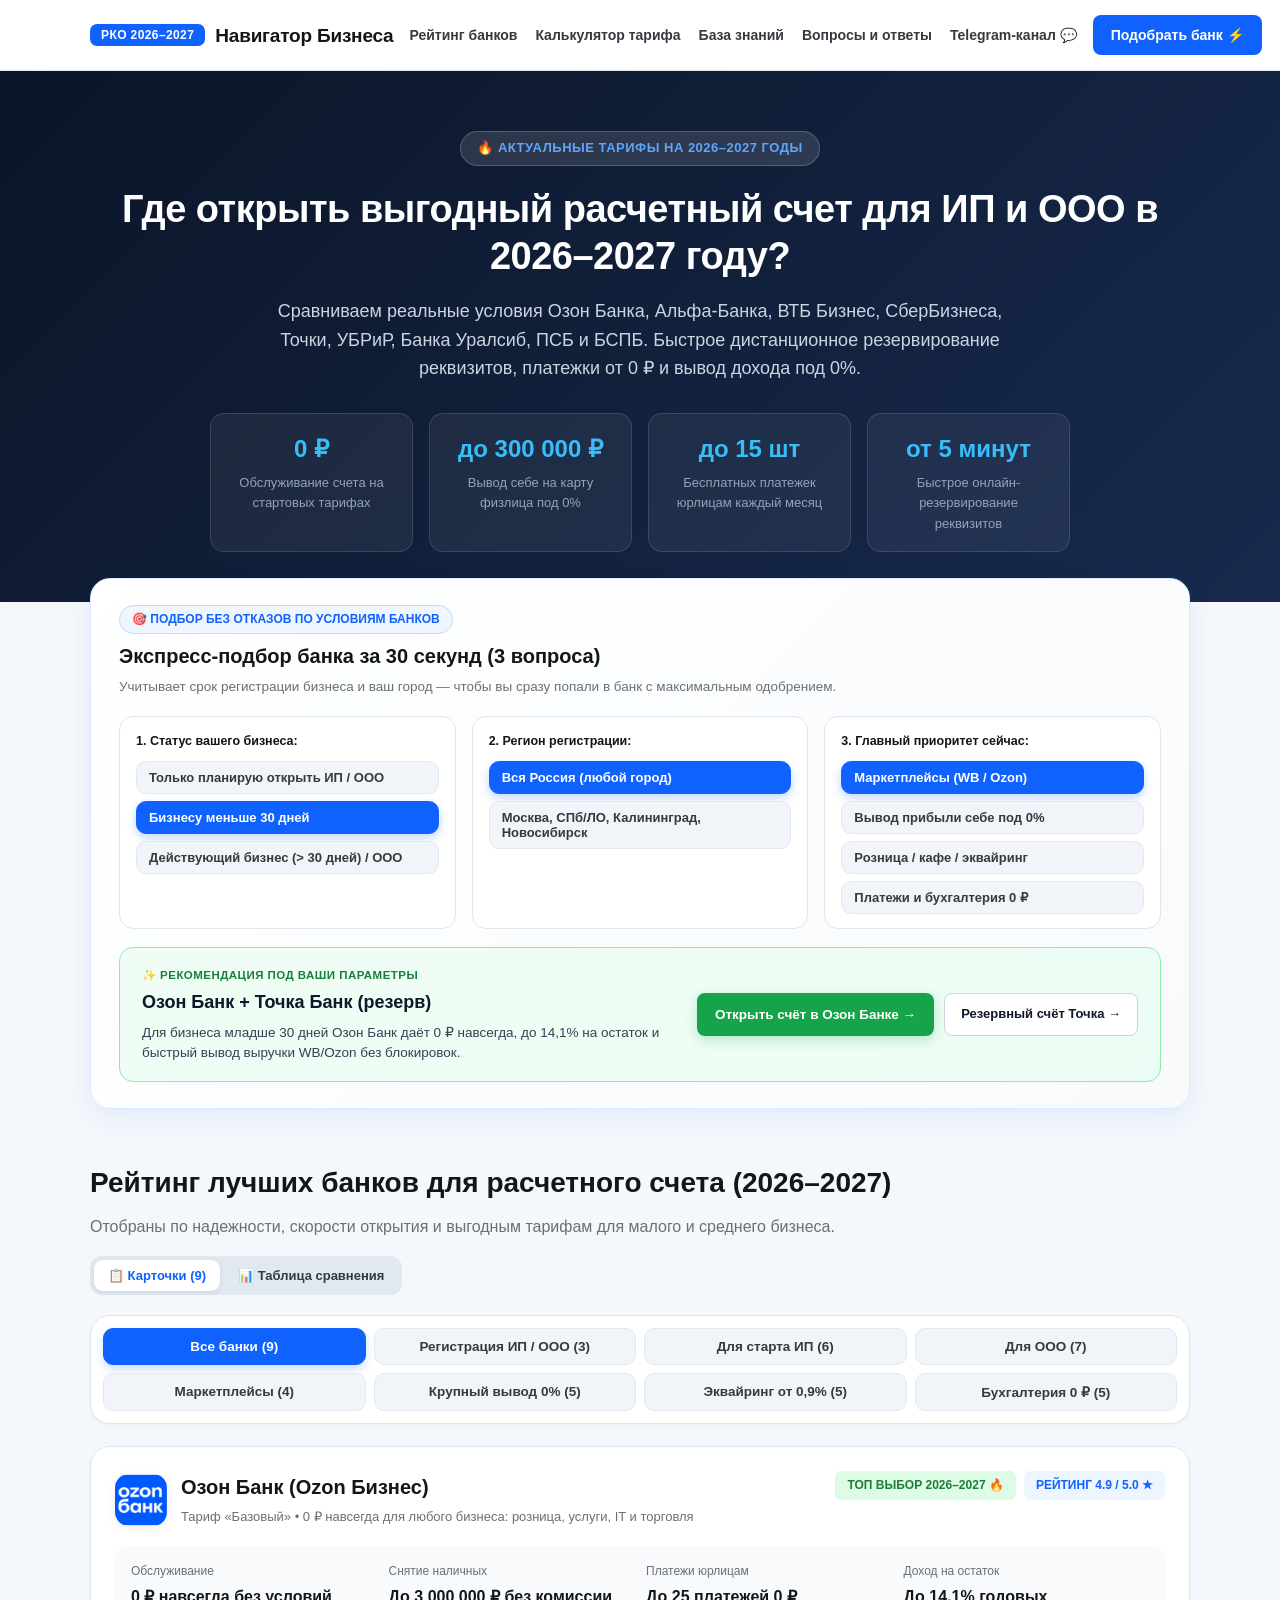
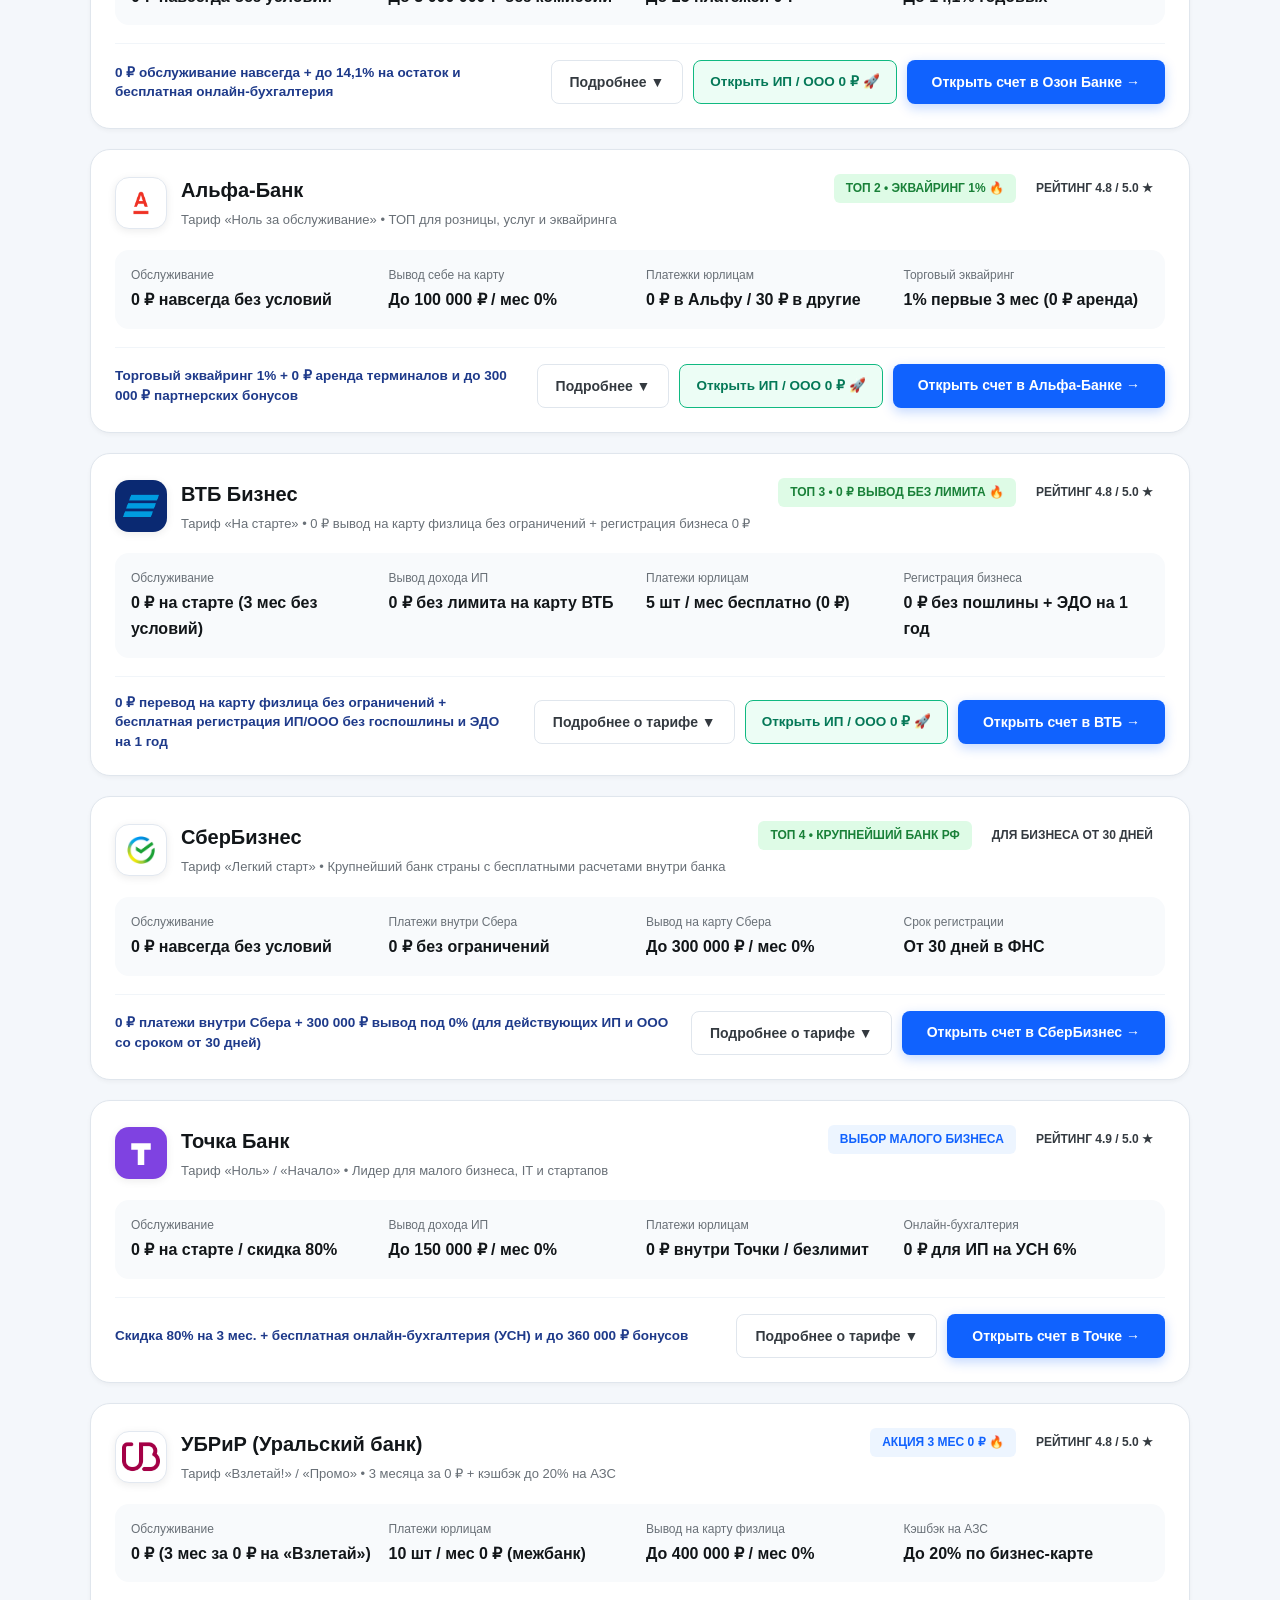
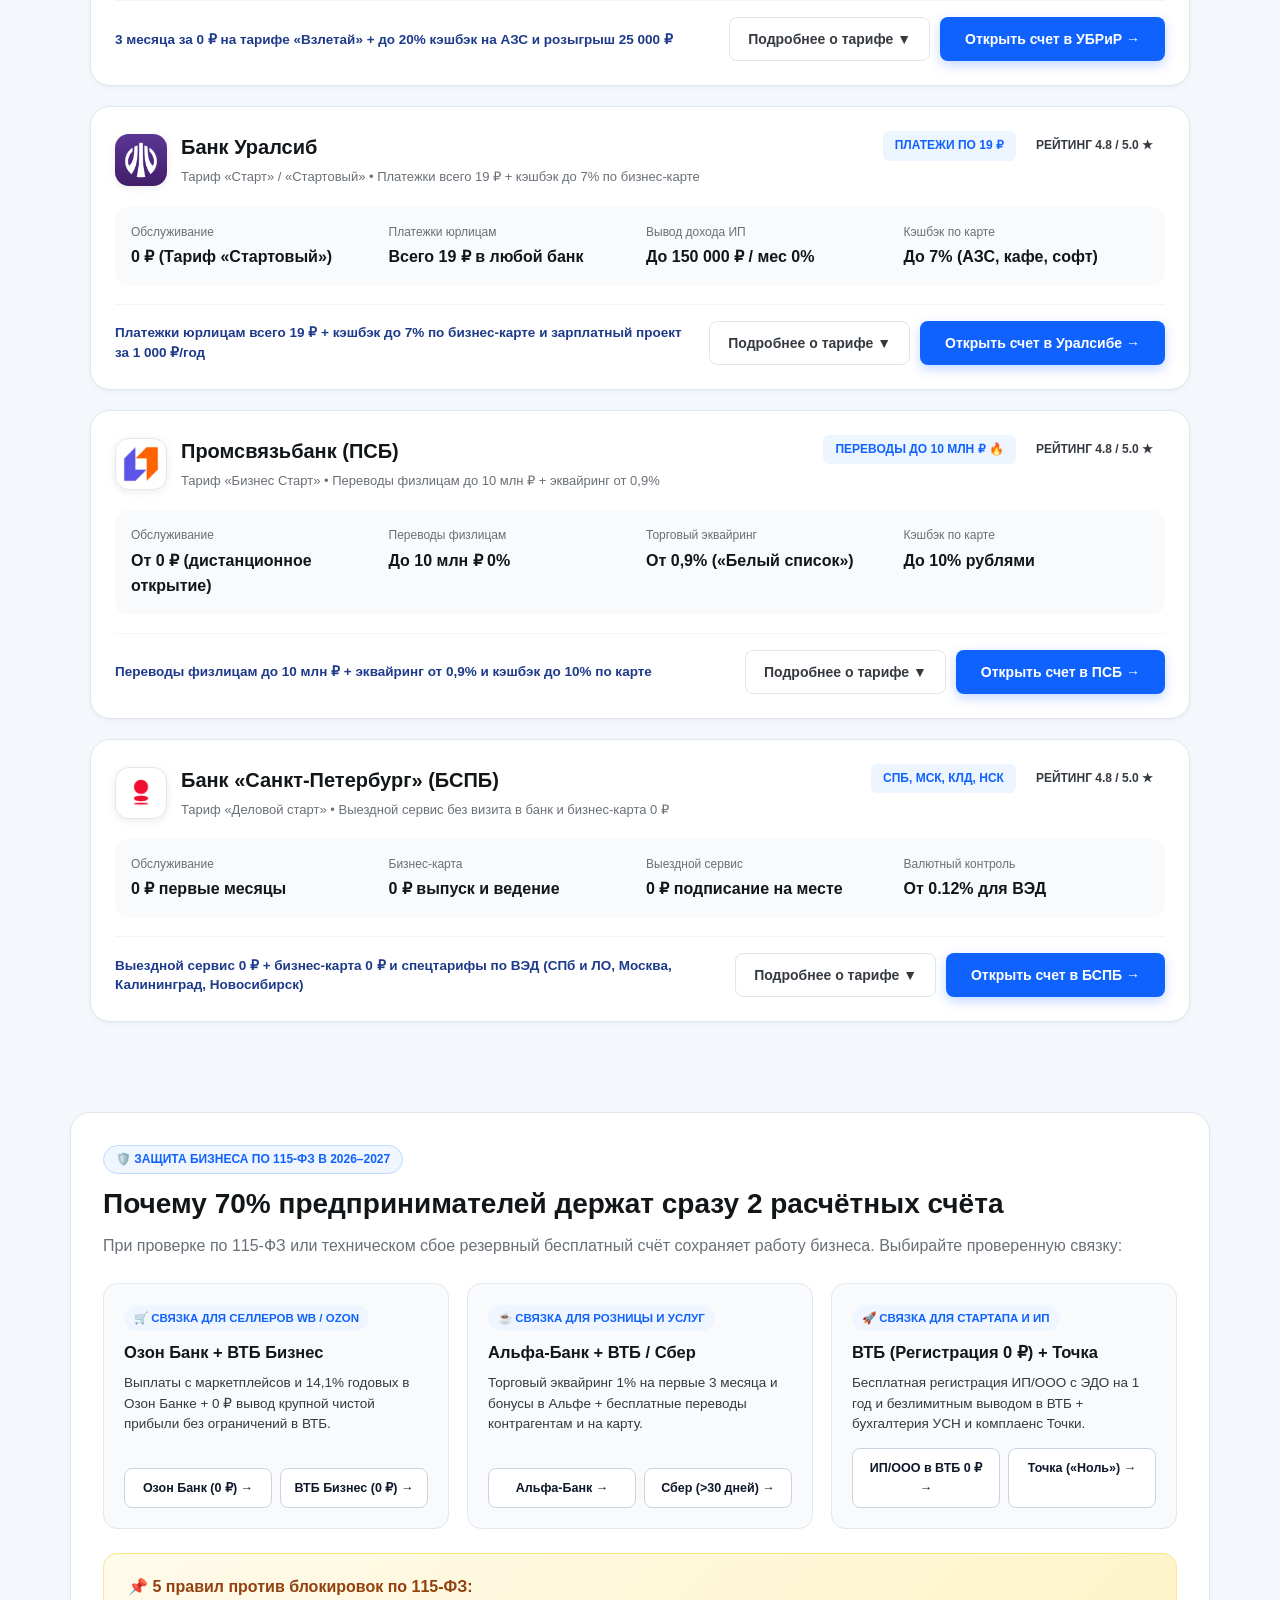
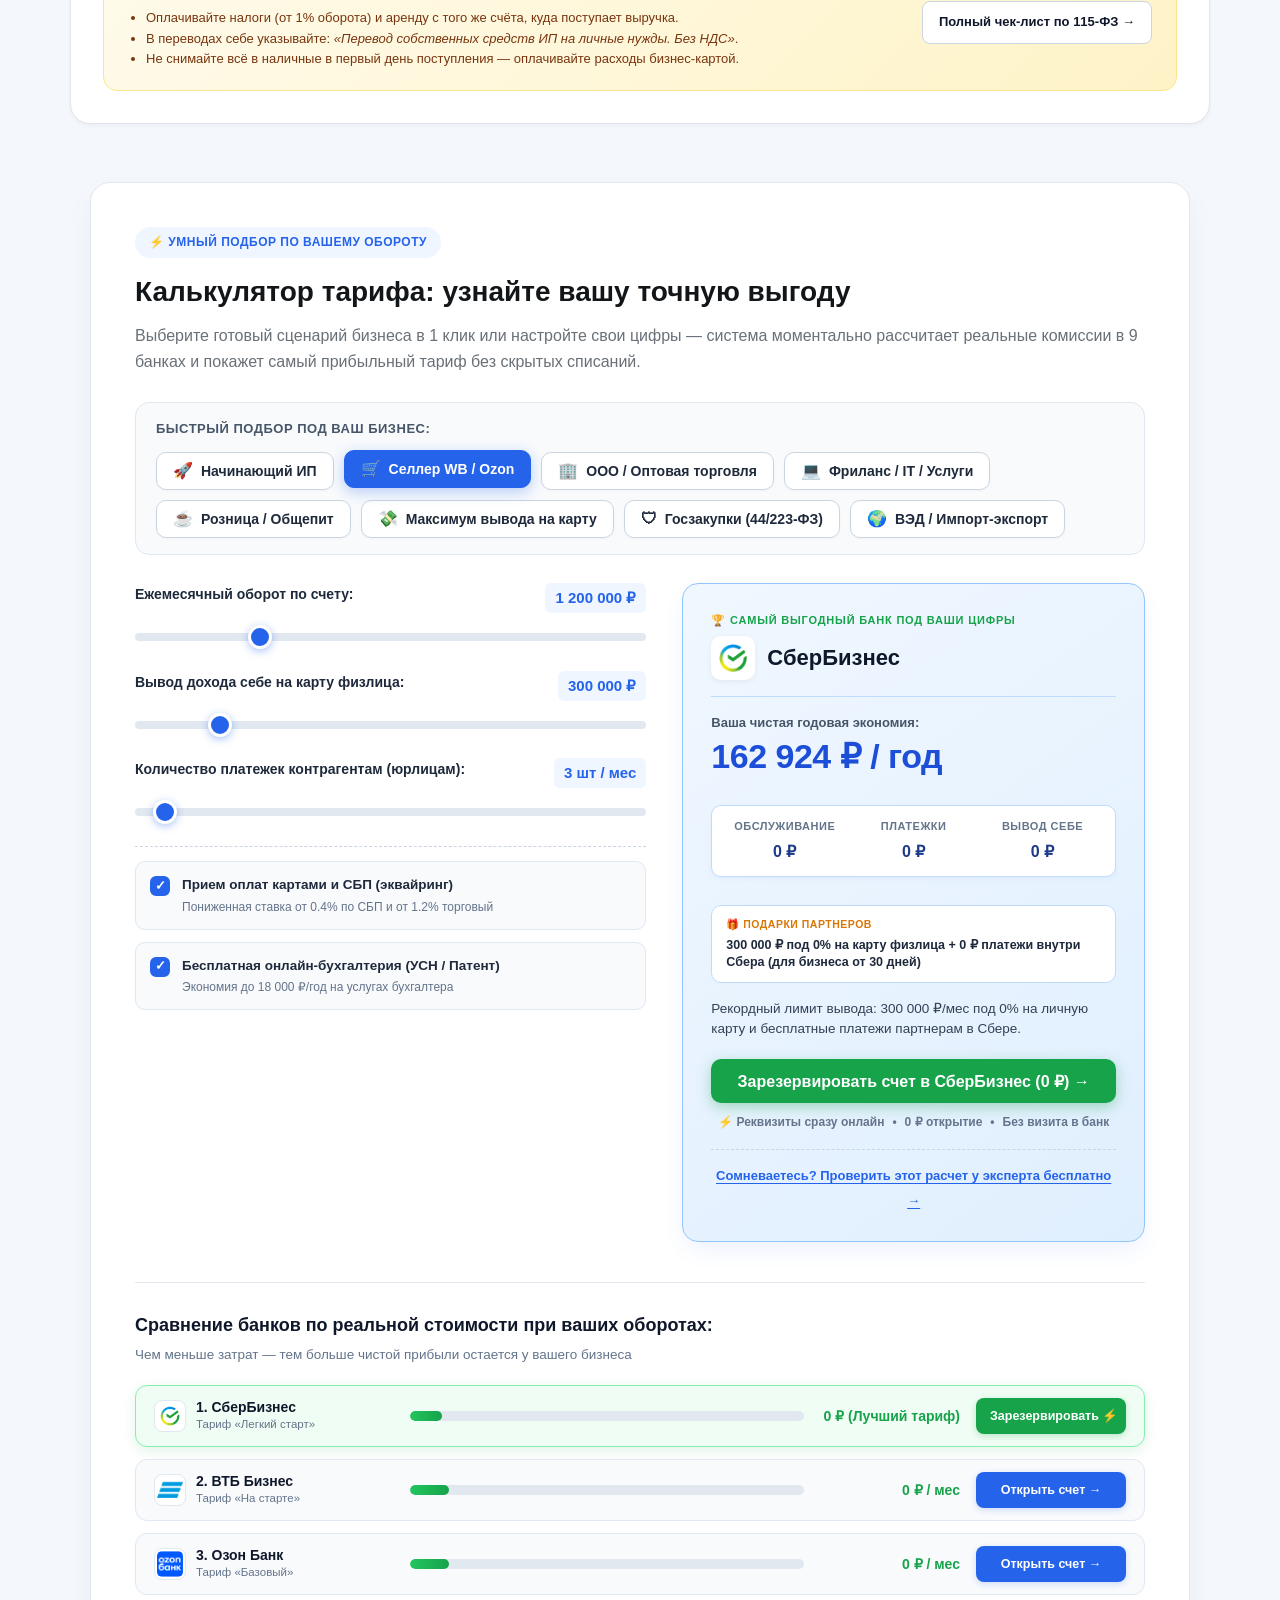
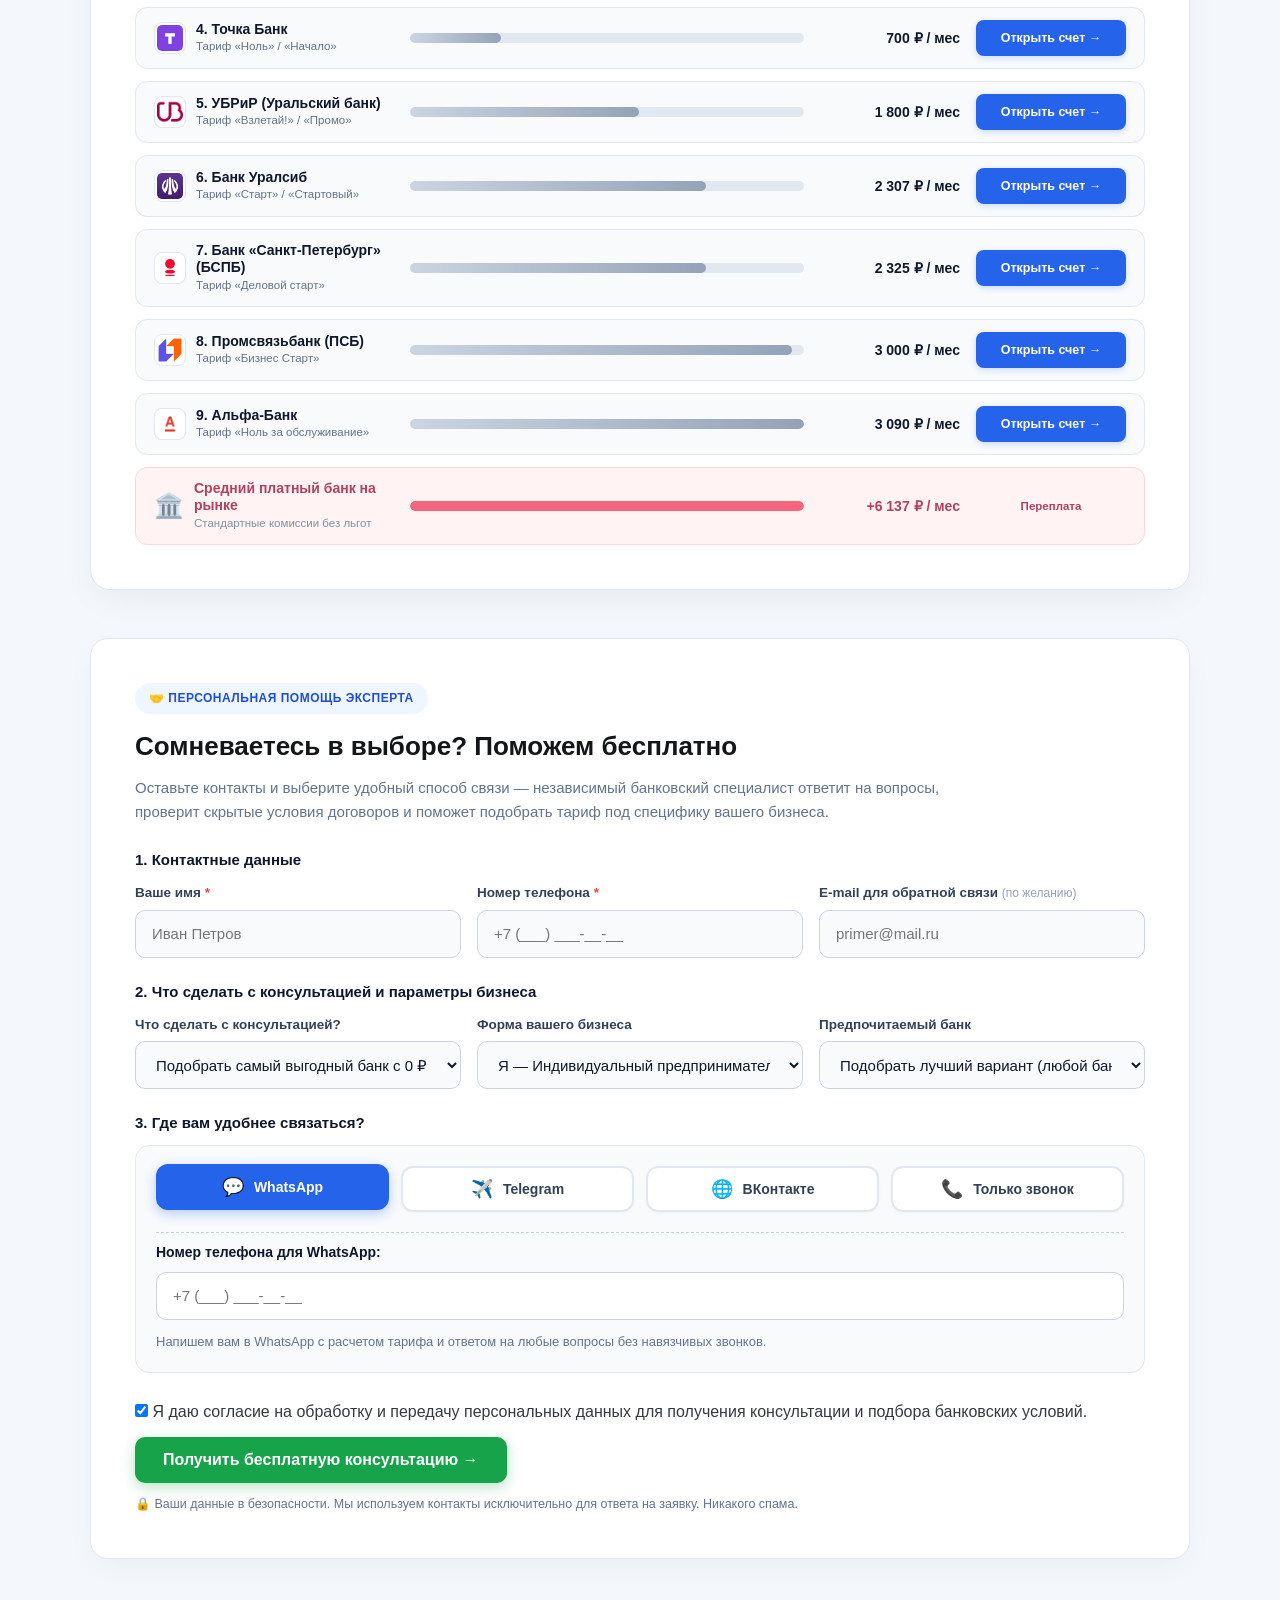
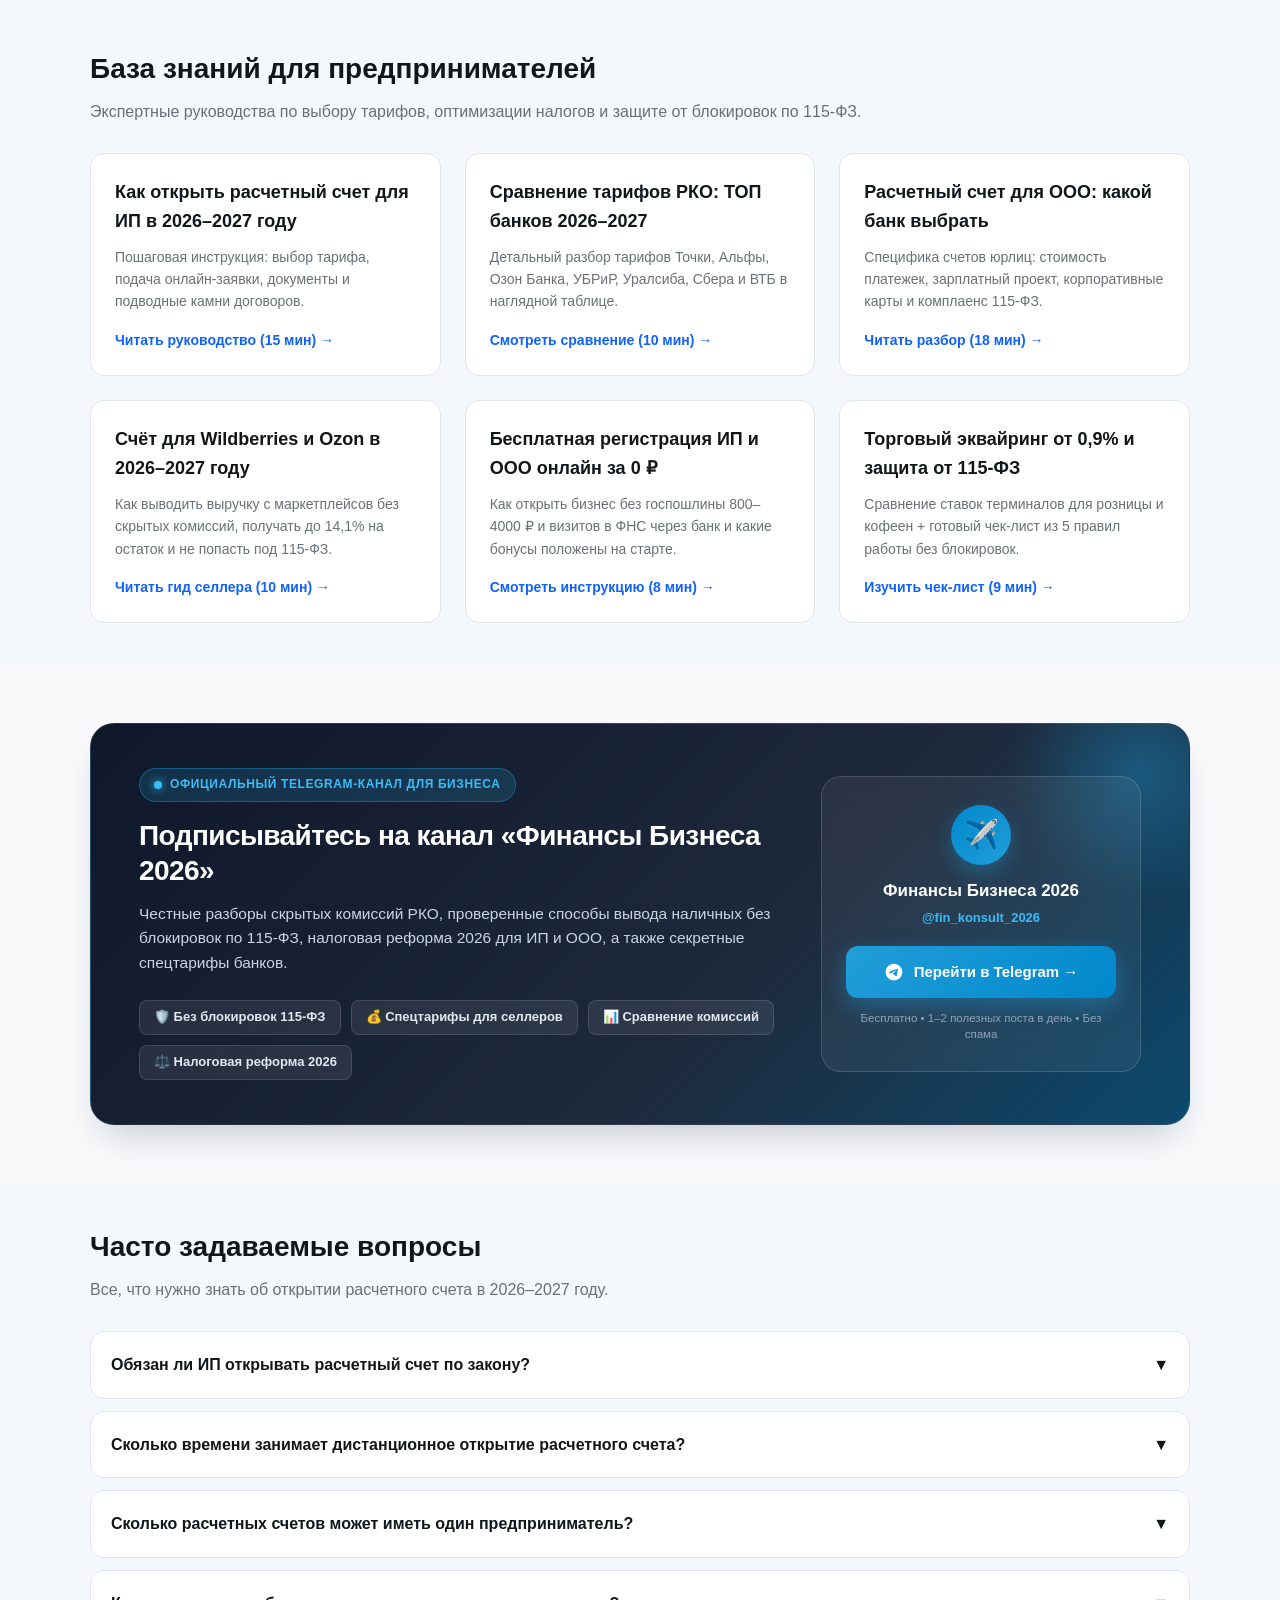
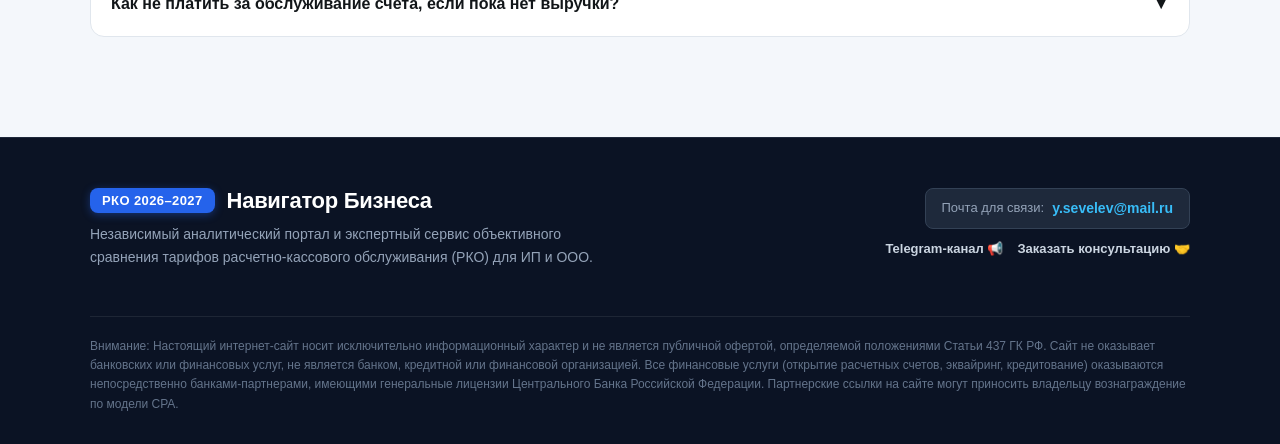
==== index.html @ 42da8c1e "Sync local index.html to GitHub" ====
<!DOCTYPE html>
<html lang="ru">
<head>
    <meta charset="UTF-8">
    <meta name="viewport" content="width=device-width, initial-scale=1.0">
    <title>ТОП-9 Банков для открытия расчетного счета (РКО) 2026–2027: ИП и ООО</title>
    <meta name="description" content="Честное сравнение тарифов РКО для ИП и ООО в 2026–2027 году. Открытие за 0 ₽, бесплатная онлайн-бухгалтерия, переводы без комиссии. Калькулятор выгоды и бонусы до 360 000 ₽.">

    <!-- Open Graph (красивые превью в Telegram, VK, WhatsApp) -->
    <meta property="og:type" content="website">
    <meta property="og:locale" content="ru_RU">
    <meta property="og:site_name" content="РКО Навигатор Бизнеса 2026–2027">
    <meta property="og:title" content="ТОП-9 Банков для расчётного счёта (РКО) 2026–2027: ИП и ООО">
    <meta property="og:description" content="Сравнение тарифов Озон Банка, Альфы, ВТБ, Сбера, Точки и др.: обслуживание 0 ₽, вывод без комиссии, эквайринг от 0,9% и калькулятор выгоды.">

    <!-- Schema.org: FAQPage и рейтинг банков для расширенных сниппетов Яндекса и Google -->
    <script type="application/ld+json">
    {
      "@context": "https://schema.org",
      "@graph": [
        {
          "@type": "FAQPage",
          "mainEntity": [
            {
              "@type": "Question",
              "name": "Обязан ли ИП открывать расчетный счет по закону?",
              "acceptedAnswer": {
                "@type": "Answer",
                "text": "По закону РФ индивидуальный предприниматель не обязан открывать расчетный счет, если принимает только наличные до 100 000 рублей по одному договору. Однако работать с маркетплейсами (Wildberries, Ozon), принимать безналичную оплату по эквайрингу или платить налоги без расчетного счета практически невозможно."
              }
            },
            {
              "@type": "Question",
              "name": "Сколько времени занимает дистанционное открытие расчетного счета?",
              "acceptedAnswer": {
                "@type": "Answer",
                "text": "Реквизиты счета бронируются за 5–15 минут после заполнения онлайн-заявки — их сразу можно указывать в договорах и счетах на оплату. Полная активация счета происходит после подписания документов с представителем банка или через КЭП."
              }
            },
            {
              "@type": "Question",
              "name": "Сколько расчетных счетов может иметь один предприниматель?",
              "acceptedAnswer": {
                "@type": "Answer",
                "text": "Законодательство РФ не ограничивает количество расчетных счетов. Опытные предприниматели держат 2–3 счета в разных банках: основной для текущих операций, второй для маркетплейсов или эквайринга, третий — резервный на случай проверок по 115-ФЗ."
              }
            },
            {
              "@type": "Question",
              "name": "Как не платить за обслуживание счета, если пока нет выручки?",
              "acceptedAnswer": {
                "@type": "Answer",
                "text": "Выбирайте стартовые тарифы с платой 0 ₽/месяц: тариф «Базовый» в Озон Банке, «Ноль» в Точке, «Легкий старт» в Сбере, «На старте» в ВТБ или «Ноль за обслуживание» в Альфа-Банке."
              }
            }
          ]
        },
        {
          "@type": "ItemList",
          "name": "Рейтинг банков для РКО 2026–2027",
          "itemListOrder": "https://schema.org/ItemListOrderAscending",
          "numberOfItems": 9,
          "itemListElement": [
            {"@type": "ListItem", "position": 1, "name": "Озон Банк (Ozon Бизнес)"},
            {"@type": "ListItem", "position": 2, "name": "Альфа-Банк"},
            {"@type": "ListItem", "position": 3, "name": "ВТБ Бизнес"},
            {"@type": "ListItem", "position": 4, "name": "СберБизнес"},
            {"@type": "ListItem", "position": 5, "name": "Точка Банк"},
            {"@type": "ListItem", "position": 6, "name": "УБРиР"},
            {"@type": "ListItem", "position": 7, "name": "Банк Уралсиб"},
            {"@type": "ListItem", "position": 8, "name": "Промсвязьбанк (ПСБ)"},
            {"@type": "ListItem", "position": 9, "name": "Банк «Санкт-Петербург» (БСПБ)"}
          ]
        }
      ]
    }
    </script>
    
    <!-- Стили -->
    <link rel="stylesheet" href="css/style.css">

    <!-- Фавиконка -->
    <link rel="icon" href="data:image/svg+xml,<svg xmlns='http://www.w3.org/2000/svg' viewBox='0 0 100 100'><text y='.9em' font-size='90'>🏦</text></svg>">
</head>
<body>

    <!-- ШАПКА САЙТА -->
    <header class="header">
        <div class="container header-inner">
            <a href="index.html" class="logo">
                <span class="logo-badge">РКО 2026–2027</span>
                <span class="logo-text">Навигатор Бизнеса</span>
            </a>
            <ul class="nav-links">
                <li><a href="#rating">Рейтинг банков</a></li>
                <li><a href="#calculator">Калькулятор тарифа</a></li>
                <li><a href="#articles">База знаний</a></li>
                <li><a href="#faq">Вопросы и ответы</a></li>
                <li><a href="https://t.me/fin_konsult_2026" class="link-tg-channel" target="_blank" rel="noopener">Telegram-канал 💬</a></li>
            </ul>
            <a href="#calculator" class="header-cta">Подобрать банк ⚡</a>
        </div>
    </header>

        <!-- ГЕРОЙ-СЕКЦИЯ -->
    <section class="hero">
        <div class="container">
            <span class="hero-tag">🔥 АКТУАЛЬНЫЕ ТАРИФЫ НА 2026–2027 ГОДЫ</span>
            <h1>Где открыть выгодный расчетный счет для ИП и ООО в 2026–2027 году?</h1>
            <p>Сравниваем реальные условия Озон Банка, Альфа-Банка, ВТБ Бизнес, СберБизнеса, Точки, УБРиР, Банка Уралсиб, ПСБ и БСПБ. Быстрое дистанционное резервирование реквизитов, платежки от 0 ₽ и вывод дохода под 0%.</p>
            
            <div class="hero-stats">
                <div class="stat-item">
                    <div class="stat-num">0 ₽</div>
                    <div class="stat-desc">Обслуживание счета на стартовых тарифах</div>
                </div>
                <div class="stat-item">
                    <div class="stat-num">до 300 000 ₽</div>
                    <div class="stat-desc">Вывод себе на карту физлица под 0%</div>
                </div>
                <div class="stat-item">
                    <div class="stat-num">до 15 шт</div>
                    <div class="stat-desc">Бесплатных платежек юрлицам каждый месяц</div>
                </div>
                <div class="stat-item">
                    <div class="stat-num">от 5 минут</div>
                    <div class="stat-desc">Быстрое онлайн-резервирование реквизитов</div>
                </div>
            </div>
        </div>
    </section>

    <!-- ЭКСПРЕСС-КВИЗ ПОДБОРА БАНКА ЗА 30 СЕКУНД -->
    <section class="container quiz-section" id="quiz-assistant">
        <div class="quiz-card">
            <div class="quiz-header">
                <div>
                    <span class="quiz-badge">🎯 ПОДБОР БЕЗ ОТКАЗОВ ПО УСЛОВИЯМ БАНКОВ</span>
                    <h2 class="quiz-title">Экспресс-подбор банка за 30 секунд (3 вопроса)</h2>
                    <p class="quiz-subtitle">Учитывает срок регистрации бизнеса и ваш город — чтобы вы сразу попали в банк с максимальным одобрением.</p>
                </div>
            </div>
            <div class="quiz-grid">
                <div class="quiz-step-box">
                    <span class="quiz-step-label">1. Статус вашего бизнеса:</span>
                    <div class="quiz-pills" data-quiz-group="status">
                        <button type="button" class="quiz-pill" data-val="new">Только планирую открыть ИП / ООО</button>
                        <button type="button" class="quiz-pill active" data-val="under30">Бизнесу меньше 30 дней</button>
                        <button type="button" class="quiz-pill" data-val="over30">Действующий бизнес (&gt; 30 дней) / ООО</button>
                    </div>
                </div>
                <div class="quiz-step-box">
                    <span class="quiz-step-label">2. Регион регистрации:</span>
                    <div class="quiz-pills" data-quiz-group="geo">
                        <button type="button" class="quiz-pill active" data-val="all">Вся Россия (любой город)</button>
                        <button type="button" class="quiz-pill" data-val="top4">Москва, СПб/ЛО, Калининград, Новосибирск</button>
                    </div>
                </div>
                <div class="quiz-step-box">
                    <span class="quiz-step-label">3. Главный приоритет сейчас:</span>
                    <div class="quiz-pills" data-quiz-group="goal">
                        <button type="button" class="quiz-pill active" data-val="mp">Маркетплейсы (WB / Ozon)</button>
                        <button type="button" class="quiz-pill" data-val="cash">Вывод прибыли себе под 0%</button>
                        <button type="button" class="quiz-pill" data-val="acq">Розница / кафе / эквайринг</button>
                        <button type="button" class="quiz-pill" data-val="buh">Платежи и бухгалтерия 0 ₽</button>
                    </div>
                </div>
            </div>
            <div class="quiz-result-box" id="quiz-result-box">
                <div class="quiz-result-info">
                    <span class="quiz-result-tag" id="quiz-result-tag">✨ РЕКОМЕНДАЦИЯ ПОД ВАШИ ПАРАМЕТРЫ</span>
                    <h3 class="quiz-result-title" id="quiz-result-title">Озон Банк + ВТБ Бизнес (резерв)</h3>
                    <p class="quiz-result-reason" id="quiz-result-reason">Для нового бизнеса до 30 дней на маркетплейсах Озон Банк дает 0 ₽ навсегда и до 14,1% на остаток, а ВТБ обеспечит 0 ₽ вывод без лимита.</p>
                </div>
                <div class="quiz-result-actions" id="quiz-result-actions">
                    <a href="#" class="btn-quiz-primary" data-bank="ozon" target="_blank" rel="sponsored nofollow">Открыть основной счет →</a>
                    <a href="#" class="btn-quiz-reserve" data-bank="vtb" target="_blank" rel="sponsored nofollow">Резервный счет ВТБ →</a>
                </div>
            </div>
        </div>
    </section>

    <!-- ОСНОВНОЙ РЕЙТИНГ БАНКОВ -->
    <main class="banks-section" id="rating">
        <div class="container">
            <div class="rating-top-bar">
                <div>
                    <h2 class="section-title">Рейтинг лучших банков для расчетного счета (2026–2027)</h2>
                    <p class="section-subtitle" style="margin-bottom: 0;">Отобраны по надежности, скорости открытия и выгодным тарифам для малого и среднего бизнеса.</p>
                </div>
                <div class="view-switcher">
                    <button type="button" class="view-tab-btn active" data-view="cards">📋 Карточки (9)</button>
                    <button type="button" class="view-tab-btn" data-view="table">📊 Таблица сравнения</button>
                </div>
            </div>

            <!-- ФИЛЬТРЫ НЕПОСРЕДСТВЕННО НАД КАРТОЧКАМИ И ТАБЛИЦЕЙ -->
            <div class="filters-section">
                <div class="filters-wrapper">
                    <button class="filter-btn active" data-filter="all">Все банки (9)</button>
                    <button class="filter-btn" data-filter="reg">Регистрация ИП / ООО (3)</button>
                    <button class="filter-btn" data-filter="ip">Для старта ИП (6)</button>
                    <button class="filter-btn" data-filter="ooo">Для ООО (7)</button>
                    <button class="filter-btn" data-filter="mp">Маркетплейсы (4)</button>
                    <button class="filter-btn" data-filter="cash">Крупный вывод 0% (5)</button>
                    <button class="filter-btn" data-filter="acq">Эквайринг от 0,9% (5)</button>
                    <button class="filter-btn" data-filter="buh">Бухгалтерия 0 ₽ (5)</button>
                </div>
            </div>

            <div class="quick-compare-wrap" id="quick-compare-table-wrap">
                <table class="quick-compare-table">
                    <thead>
                        <tr>
                            <th>Банк</th>
                            <th>Обслуживание</th>
                            <th>Вывод ИП под 0%</th>
                            <th>Платежки юрлицам</th>
                            <th>Эквайринг</th>
                            <th>Переход</th>
                        </tr>
                    </thead>
                    <tbody>
                        <tr data-category="all reg ip mp cash acq buh">
                            <td><div class="table-bank-cell"><img src="images/banks/ozon.png" alt="Озон Банк"><span>1. Озон Банк</span></div></td>
                            <td>0 ₽ навсегда</td>
                            <td>До 3 млн ₽ (карта) / 150k СБП</td>
                            <td>До 25 шт. 0 ₽</td>
                            <td>От 0,99%</td>
                            <td><a href="#" class="btn-table-cta" data-bank="ozon" target="_blank" rel="sponsored nofollow">Открыть →</a></td>
                        </tr>
                        <tr data-category="all reg ip ooo mp acq buh">
                            <td><div class="table-bank-cell"><img src="images/banks/alfa.png" alt="Альфа-Банк"><span>2. Альфа-Банк</span></div></td>
                            <td>0 ₽ навсегда</td>
                            <td>До 100 000 ₽ / мес 0%</td>
                            <td>0 ₽ внутри / 30 ₽ внешние</td>
                            <td><strong>1% (3 мес.)</strong></td>
                            <td><a href="#" class="btn-table-cta" data-bank="alfa" target="_blank" rel="sponsored nofollow">Открыть →</a></td>
                        </tr>
                        <tr data-category="all reg ip ooo mp cash acq buh">
                            <td><div class="table-bank-cell"><img src="images/banks/vtb.png" alt="ВТБ Бизнес"><span>3. ВТБ Бизнес</span></div></td>
                            <td>0 ₽ первые 3 мес.</td>
                            <td><strong>0 ₽ БЕЗ ЛИМИТА</strong> (карта ВТБ)</td>
                            <td>5 шт. бесплатно</td>
                            <td>От 1,3%</td>
                            <td><a href="#" class="btn-table-cta" data-bank="vtb" target="_blank" rel="sponsored nofollow">Открыть →</a></td>
                        </tr>
                        <tr data-category="all ooo cash buh">
                            <td><div class="table-bank-cell"><img src="images/banks/sber.png" alt="СберБизнес"><span>4. СберБизнес</span></div></td>
                            <td>0 ₽ навсегда (&gt;30 дней)</td>
                            <td>До 300 000 ₽ / мес 0%</td>
                            <td>0 ₽ внутри Сбера</td>
                            <td>От 1,0%</td>
                            <td><a href="#" class="btn-table-cta" data-bank="sber" target="_blank" rel="sponsored nofollow">Открыть →</a></td>
                        </tr>
                        <tr data-category="all ip ooo mp buh">
                            <td><div class="table-bank-cell"><img src="images/banks/tochka.svg" alt="Точка Банк"><span>5. Точка Банк</span></div></td>
                            <td>0 ₽ / скидка 80%</td>
                            <td>До 150k – 1 млн ₽</td>
                            <td>0 ₽ внутри / безлимит на пакетах</td>
                            <td>От 1,4%</td>
                            <td><a href="#" class="btn-table-cta" data-bank="tochka" target="_blank" rel="sponsored nofollow">Открыть →</a></td>
                        </tr>
                        <tr data-category="all ip cash acq">
                            <td><div class="table-bank-cell"><img src="images/banks/ubrir.png" alt="УБРиР"><span>6. УБРиР</span></div></td>
                            <td>0 ₽ (3 мес. «Взлетай»)</td>
                            <td>До 400 000 ₽ / мес 0%</td>
                            <td>10 шт. / мес 0 ₽</td>
                            <td>1% (4 мес.)</td>
                            <td><a href="#" class="btn-table-cta" data-bank="ubrir" target="_blank" rel="sponsored nofollow">Открыть →</a></td>
                        </tr>
                        <tr data-category="all ip ooo">
                            <td><div class="table-bank-cell"><img src="images/banks/uralsib.png" alt="Банк Уралсиб"><span>7. Уралсиб</span></div></td>
                            <td>0 ₽ («Стартовый»)</td>
                            <td>До 150 000 ₽ / мес 0%</td>
                            <td><strong>19 ₽</strong> любая платежка</td>
                            <td>От 1,4%</td>
                            <td><a href="#" class="btn-table-cta" data-bank="uralsib" target="_blank" rel="sponsored nofollow">Открыть →</a></td>
                        </tr>
                        <tr data-category="all ooo cash acq">
                            <td><div class="table-bank-cell"><img src="images/banks/psb.png" alt="ПСБ"><span>8. ПСБ</span></div></td>
                            <td>От 0 ₽ («Бизнес Старт»)</td>
                            <td>До 10 млн ₽ (спецтариф)</td>
                            <td>До 30 шт. 0 ₽</td>
                            <td><strong>От 0,9%</strong></td>
                            <td><a href="#" class="btn-table-cta" data-bank="psb" target="_blank" rel="sponsored nofollow">Открыть →</a></td>
                        </tr>
                        <tr data-category="all ooo">
                            <td><div class="table-bank-cell"><img src="images/banks/bspb.png" alt="БСПБ"><span>9. БСПБ</span></div></td>
                            <td>0 ₽ промо (4 региона)</td>
                            <td>До 150 000 ₽ / мес 0%</td>
                            <td>От 25 ₽ / ВЭД 0,12%</td>
                            <td>От 1,3%</td>
                            <td><a href="#" class="btn-table-cta" data-bank="bspb" target="_blank" rel="sponsored nofollow">Открыть →</a></td>
                        </tr>
                    </tbody>
                </table>
            </div>

            <div class="cards-list">

                <!-- КАРТОЧКА 1: ОЗОН БАНК -->
                <div class="bank-card" data-category="all reg ip mp cash acq buh">
                    <div class="bank-card-header">
                        <div class="bank-meta">
                            <div class="bank-avatar"><img src="images/banks/ozon.png" alt="Озон Банк" class="bank-logo-img"></div>
                            <div class="bank-title-group">
                                <h3>Озон Банк (Ozon Бизнес)</h3>
                                <span class="bank-tag">Тариф «Базовый» • 0 ₽ навсегда для любого бизнеса: розница, услуги, IT и торговля</span>
                            </div>
                        </div>
                        <div class="badges-group">
                            <span class="badge badge-top">ТОП ВЫБОР 2026–2027 🔥</span>
                            <span class="badge badge-popular">РЕЙТИНГ 4.9 ★</span>
                        </div>
                    </div>
                    <div class="specs-row">
                        <div class="spec-box">
                            <span class="spec-name">Обслуживание</span>
                            <span class="spec-val">0 ₽ навсегда без условий</span>
                        </div>
                        <div class="spec-box">
                            <span class="spec-name">Снятие наличных</span>
                            <span class="spec-val">До 3 000 000 ₽ без комиссии</span>
                        </div>
                        <div class="spec-box">
                            <span class="spec-name">Платежи юрлицам</span>
                            <span class="spec-val">До 25 платежей 0 ₽</span>
                        </div>
                        <div class="spec-box">
                            <span class="spec-name">Доход на остаток</span>
                            <span class="spec-val">До 14,1% годовых</span>
                        </div>
                    </div>
                    <div class="card-action-bar">
                        <div class="bonus-alert">0 ₽ обслуживание навсегда + до 14,1% на остаток и бесплатная онлайн-бухгалтерия</div>
                        <div class="action-buttons">
                            <button class="btn-details btn-toggle-details">Подробнее ▼</button>
                            <a href="#" class="btn-reg-business" data-bank="ozon" data-action="reg" target="_blank" rel="sponsored nofollow">
                                Открыть ИП / ООО 0 ₽ 🚀
                            </a>
                            <a href="#" class="btn-open-account" data-bank="ozon" target="_blank" rel="sponsored nofollow">
                                Открыть счет в Озон Банке →
                            </a>
                        </div>
                    </div>
                    <div class="tariff-details-drawer">
                        <div class="details-grid">
                            <div class="details-block">
                                <h4>Честные условия и тариф:</h4>
                                <ul class="details-list">
                                    <li><strong>Абонентская плата:</strong> 0 ₽/мес навсегда без требований к обороту и без скрытых списаний.</li>
                                    <li><strong>Платежи юрлицам:</strong> до 25 платежей в месяц бесплатно в любые банки РФ, далее от 49 ₽.</li>
                                    <li><strong>Снятие наличных и вывод:</strong> бесплатная бизнес-карта со снятием до 3 000 000 ₽/мес без комиссии; переводы по СБП в другие банки — до 150 000 ₽/мес под 0%.</li>
                                    <li><strong>Онлайн-бухгалтерия:</strong> 0 ₽ навсегда (для ИП на УСН «Доходы», ИП и ООО на АУСН).</li>
                                </ul>
                            </div>
                            <div class="details-block">
                                <h4>Бонусы и преимущества:</h4>
                                <ul class="details-list">
                                    <li>Накопительный счет для бизнеса со ставкой до 13,77% и срочные депозиты до 14,11% годовых.</li>
                                    <li>Бесплатная регистрация ИП и ООО онлайн без госпошлины (0 ₽) и очередей в ФНС.</li>
                                    <li>Зарплатный проект за 0 ₽: бесплатное подключение и выплаты без комиссии на карты Озон Банка.</li>
                                    <li>Живая техподдержка без роботов — 24/7 быстрые ответы в чате.</li>
                                    <li>💡 <strong>Активация всех бонусов:</strong> для подключения привилегий тарифа достаточно пополнить счет от 3 000 ₽ после открытия.</li>
                                </ul>
                </div>
            </div>
        </div>
    </div>

                <!-- КАРТОЧКА 2: АЛЬФА-БАНК -->
                <div class="bank-card" data-category="all reg ip ooo mp acq buh">
                    <div class="bank-card-header">
                        <div class="bank-meta">
                            <div class="bank-avatar bank-avatar-light"><img src="images/banks/alfa.png" alt="Альфа-Банк" class="bank-logo-img"></div>
                            <div class="bank-title-group">
                                <h3>Альфа-Банк</h3>
                                <span class="bank-tag">Тариф «Ноль за обслуживание» • ТОП для розницы, услуг и эквайринга</span>
                            </div>
                        </div>
                        <div class="badges-group">
                            <span class="badge badge-top">ТОП 2 • ЭКВАЙРИНГ 1% 🔥</span>
                            <span class="badge badge-rating">РЕЙТИНГ 4.8 ★</span>
                        </div>
                    </div>
                    <div class="specs-row">
                        <div class="spec-box">
                            <span class="spec-name">Обслуживание</span>
                            <span class="spec-val">0 ₽ навсегда без условий</span>
                        </div>
                        <div class="spec-box">
                            <span class="spec-name">Вывод себе на карту</span>
                            <span class="spec-val">До 100 000 ₽ / мес 0%</span>
                        </div>
                        <div class="spec-box">
                            <span class="spec-name">Платежки юрлицам</span>
                            <span class="spec-val">0 ₽ в Альфу / 30 ₽ в другие</span>
                        </div>
                        <div class="spec-box">
                            <span class="spec-name">Торговый эквайринг</span>
                            <span class="spec-val">1% первые 3 мес (0 ₽ аренда)</span>
                        </div>
                    </div>
                    <div class="card-action-bar">
                        <div class="bonus-alert">Торговый эквайринг 1% + 0 ₽ аренда терминалов и до 300 000 ₽ партнерских бонусов</div>
                        <div class="action-buttons">
                            <button class="btn-details btn-toggle-details">Подробнее ▼</button>
                            <a href="#" class="btn-reg-business" data-bank="alfa" data-action="reg" target="_blank" rel="sponsored nofollow">
                                Открыть ИП / ООО 0 ₽ 🚀
                            </a>
                            <a href="#" class="btn-open-account" data-bank="alfa" target="_blank" rel="sponsored nofollow">
                                Открыть счет в Альфа-Банке →
                            </a>
                        </div>
                    </div>
                    <div class="tariff-details-drawer">
                        <div class="details-grid">
                            <div class="details-block">
                                <h4>Честные условия и тариф:</h4>
                                <ul class="details-list">
                                    <li><strong>Абонентская плата:</strong> 0 ₽ в месяц навсегда без требований к обороту и скрытых списаний.</li>
                                    <li><strong>Вывод дохода ИП на карту физлица:</strong> до 100 000 ₽/мес под 0%; от 100 000 до 500 000 ₽ — 1.5%; свыше — 2.5%.</li>
                                    <li><strong>Платежи контрагентам:</strong> внутри Альфа-Банка — 0 ₽ круглосуточно; внешние в другие банки — 30 ₽ за документ.</li>
                                    <li><strong>Бесплатная онлайн-бухгалтерия:</strong> расчет налогов и взносов без бухгалтера + отдельный счет «Налоговая копилка» с начислением до 3% годовых на остаток.</li>
                                </ul>
                            </div>
                            <div class="details-block">
                                <h4>Бонусы и преимущества:</h4>
                                <ul class="details-list">
                                    <li>Подарки и бонусы на развитие бизнеса до 300 000 ₽ от партнеров Альфа-Банка (реклама в Яндекс Директ, VK, скидки на сервисы).</li>
                                    <li>Сервис «Индикатор риска» — бесплатный анализ операций для защиты от блокировок по 115-ФЗ.</li>
                                    <li>Кэшбэк до 5% по карте Alfa-Cash за бизнес-расходы и круглосуточные моментальные платежи.</li>
                                    <li>Выезд персонального менеджера для подписания документов в удобное вам место.</li>
                                    <li>💡 <strong>Активация счета:</strong> для подключения всех бонусов достаточно провести любой платеж/налог или сохранить остаток от 10 000 ₽ на конец месяца.</li>
                                </ul>
                            </div>
                        </div>

                        <!-- БЛОК ТОРГОВОГО ЭКВАЙРИНГА АЛЬФА-БАНКА -->
                        <div class="acquiring-promo-box">
                            <div class="acq-info">
                                <span class="acq-tag">💳 ТОРГОВЫЙ ЭКВАЙРИНГ ДЛЯ РОЗНИЦЫ И УСЛУГ</span>
                                <h4>Специальный тариф: комиссия 1% на первые 3 месяца + 0 ₽ аренда терминалов</h4>
                                <p>Подходит для розничных магазинов, кофеен, салонов красоты и автосервисов. Бесплатное подключение, терминалы за 0 ₽ и зачисление выручки на следующий рабочий день (для бизнеса старше 30 дней).</p>
                            </div>
                            <a href="#" class="btn-acquiring" data-bank="alfa" data-action="acquiring" target="_blank" rel="sponsored nofollow">
                                Подключить эквайринг 1% →
                            </a>
                        </div>

                        <!-- БЛОК ИНТЕРНЕТ-ЭКВАЙРИНГА АЛЬФА-БАНКА -->
                        <div class="acquiring-promo-box">
                            <div class="acq-info">
                                <span class="acq-tag">🌐 ИНТЕРНЕТ-ЭКВАЙРИНГ ДЛЯ САЙТОВ, ПРИЛОЖЕНИЙ И ОНЛАЙН-ШКОЛ</span>
                                <h4>Приём онлайн-оплат: карты, СБП от 0,4% и Alfa Pay + готовые интеграции</h4>
                                <p>Модули для Tilda, 1С-Битрикс, WordPress, Telegram-ботов и платёжные ссылки без сайта. Поддержка 54-ФЗ, бесплатное подключение и быстрое зачисление выручки на расчётный счёт.</p>
                            </div>
                            <a href="#" class="btn-acquiring" data-bank="alfa" data-action="internet_acquiring" target="_blank" rel="sponsored nofollow">
                                Подключить интернет-эквайринг →
                            </a>
                        </div>
                    </div>
                </div>

                <!-- КАРТОЧКА 3: ВТБ БИЗНЕС -->
                <div class="bank-card" data-category="all reg ip ooo mp cash acq buh">
                    <div class="bank-card-header">
                        <div class="bank-meta">
                            <div class="bank-avatar bank-avatar-vtb"><img src="images/banks/vtb.png" alt="ВТБ Бизнес" class="bank-logo-img"></div>
                            <div class="bank-title-group">
                                <h3>ВТБ Бизнес</h3>
                                <span class="bank-tag">Тариф «На старте» • 0 ₽ вывод на карту физлица без ограничений + регистрация бизнеса 0 ₽</span>
                            </div>
                        </div>
                        <div class="badges-group">
                            <span class="badge badge-top">ТОП 3 • 0 ₽ ВЫВОД БЕЗ ЛИМИТА 🔥</span>
                            <span class="badge badge-rating">РЕЙТИНГ 4.8 ★</span>
                        </div>
                    </div>
                    <div class="specs-row">
                        <div class="spec-box">
                            <span class="spec-name">Обслуживание</span>
                            <span class="spec-val">0 ₽ на старте (3 мес без условий)</span>
                        </div>
                        <div class="spec-box">
                            <span class="spec-name">Вывод дохода ИП</span>
                            <span class="spec-val">0 ₽ без лимита на карту ВТБ</span>
                        </div>
                        <div class="spec-box">
                            <span class="spec-name">Платежи юрлицам</span>
                            <span class="spec-val">5 шт / мес бесплатно (0 ₽)</span>
                        </div>
                        <div class="spec-box">
                            <span class="spec-name">Регистрация бизнеса</span>
                            <span class="spec-val">0 ₽ без пошлины + ЭДО на 1 год</span>
                        </div>
                    </div>
                    <div class="card-action-bar">
                        <div class="bonus-alert">0 ₽ перевод на карту физлица без ограничений + бесплатная регистрация ИП/ООО без госпошлины и ЭДО на 1 год</div>
                        <div class="action-buttons">
                            <button class="btn-details btn-toggle-details">Подробнее о тарифе ▼</button>
                            <a href="#" class="btn-reg-business" data-bank="vtb" data-action="reg" target="_blank" rel="sponsored nofollow">
                                Открыть ИП / ООО 0 ₽ 🚀
                            </a>
                            <a href="#" class="btn-open-account" data-bank="vtb" target="_blank" rel="sponsored nofollow">
                                Открыть счет в ВТБ →
                            </a>
                        </div>
                    </div>
                    <div class="tariff-details-drawer">
                        <div class="details-grid">
                            <div class="details-block">
                                <h4>Честные условия и тариф:</h4>
                                <ul class="details-list">
                                    <li><strong>Абонентская плата:</strong> 0 ₽ первые 3 месяца на тарифе «На старте» при подключении ДБО не позднее 2-го месяца. Далее с 4-го месяца — 0 ₽/мес при входящем обороте от 50 000 ₽/мес (если менее 50k — 490 ₽/мес). На тарифах «Самое важное» и «Все включено» действует акция «Полгода за полцены» (скидка 50% на 6 месяцев).</li>
                                    <li><strong>Вывод дохода ИП на карту физлица:</strong> 0 ₽ без комиссий и без ограничений по сумме при переводе на личную дебетовую карту ВТБ. Абсолютный рекорд среди банков РФ!</li>
                                    <li><strong>Платежи юрлицам:</strong> 5 внешних платежей в месяц бесплатно в любые банки РФ, далее от 49 ₽; внутри ВТБ — 0 ₽ круглосуточно.</li>
                                    <li><strong>Онлайн-регистрация бизнеса (ИП и ООО):</strong> 0 ₽ госпошлина, без визита в ФНС, быстрое дистанционное оформление (нужен паспорт, ИНН, СНИЛС), выездной менеджер в городах присутствия. Электронный документооборот «Астрал.ЭДО» бесплатно на 1 год!</li>
                                </ul>
                            </div>
                            <div class="details-block">
                                <h4>Бонусы и экосистема:</h4>
                                <ul class="details-list">
                                    <li><strong>Торговый эквайринг от 1,3%:</strong> подключение и аренда терминала — 0 ₽, бесплатная SIM-карта и связь за счет банка, зачисление выручки до 4 раз в день.</li>
                                    <li><strong>ВТБ Бухгалтерия для бизнеса:</strong> профессиональный бухгалтерский, налоговый и кадровый учет на УСН, ОСНО, ПСН с закрепленным экспертом.</li>
                                    <li>Бесплатный выпуск КЭП (электронной подписи) для бизнеса и виртуальная бизнес-карта за 1 минуту.</li>
                                    <li><strong>Правила открытия и активации:</strong> учитываются новые клиенты (без расчётных счетов, депозитов и эквайринга ВТБ за последние 90 дней). После заявки обязательно дождитесь звонка сотрудника ВТБ перед визитом в офис (или через 15 минут позвоните на <strong>8 (800) 301-6-301</strong>) и выберите единый способ открытия. Для активации счёта рекомендуется пополнение от 5 000 ₽ в течение 90 дней.</li>
                                </ul>
                            </div>
                        </div>

                        <!-- БЛОК ТОРГОВОГО ЭКВАЙРИНГА ВТБ -->
                        <div class="acquiring-promo-box">
                            <div class="acq-info">
                                <span class="acq-tag">💳 ТОРГОВЫЙ ЭКВАЙРИНГ ДЛЯ РОЗНИЦЫ, УСЛУГ И ОФЛАЙНА</span>
                                <h4>Специальный тариф: ставка от 1,3% + 0 ₽ аренда терминалов и бесплатная связь</h4>
                                <p>Смарт-терминалы за 0 ₽ с бесплатной SIM-картой и связью, зачисление выручки на расчетный счет до 4 раз в день без комиссий. Подходит для магазинов, кафе, общепита, ПВЗ маркетплейсов и сферы услуг.</p>
                            </div>
                            <a href="#" class="btn-acquiring" data-bank="vtb" data-action="acquiring" target="_blank" rel="sponsored nofollow">
                                Подключить эквайринг от 1,3% →
                            </a>
            </div>
        </div>
    </div>

                <!-- КАРТОЧКА 4: СБЕРБИЗНЕС -->
                <div class="bank-card" data-category="all ooo cash buh">
                    <div class="bank-card-header">
                        <div class="bank-meta">
                            <div class="bank-avatar bank-avatar-light"><img src="images/banks/sber.png" alt="СберБизнес" class="bank-logo-img"></div>
                            <div class="bank-title-group">
                                <h3>СберБизнес</h3>
                                <span class="bank-tag">Тариф «Легкий старт» • Крупнейший банк страны с бесплатными расчетами внутри банка</span>
                            </div>
                        </div>
                        <div class="badges-group">
                            <span class="badge badge-top">ТОП 4 • КРУПНЕЙШИЙ БАНК РФ</span>
                            <span class="badge badge-rating">ДЛЯ БИЗНЕСА ОТ 30 ДНЕЙ</span>
                        </div>
                    </div>
                    <div class="specs-row">
                        <div class="spec-box">
                            <span class="spec-name">Обслуживание</span>
                            <span class="spec-val">0 ₽ навсегда без условий</span>
                        </div>
                        <div class="spec-box">
                            <span class="spec-name">Платежи внутри Сбера</span>
                            <span class="spec-val">0 ₽ без ограничений</span>
                        </div>
                        <div class="spec-box">
                            <span class="spec-name">Вывод на карту Сбера</span>
                            <span class="spec-val">До 300 000 ₽ / мес 0%</span>
                        </div>
                        <div class="spec-box">
                            <span class="spec-name">Срок регистрации</span>
                            <span class="spec-val">От 30 дней в ФНС</span>
                        </div>
                    </div>
                    <div class="card-action-bar">
                        <div class="bonus-alert">0 ₽ платежи внутри Сбера + 300 000 ₽ вывод под 0% (для действующих ИП и ООО со сроком от 30 дней)</div>
                        <div class="action-buttons">
                            <button class="btn-details btn-toggle-details">Подробнее о тарифе ▼</button>
                            <a href="#" class="btn-open-account" data-bank="sber" target="_blank" rel="sponsored nofollow">
                                Открыть счет в СберБизнес →
                            </a>
                        </div>
                    </div>
                    <div class="tariff-details-drawer">
                        <div class="details-grid">
                            <div class="details-block">
                                <h4>Честные условия и тариф:</h4>
                                <ul class="details-list">
                                    <li><strong>Для кого предназначен тариф:</strong> для действующих ИП и ООО со сроком регистрации более 30 дней с момента внесения в ЕГРИП/ЕГРЮЛ. <em>Внимание: оффер не применяется для новорегов (менее 30 дней), самозанятых (ИП на НПД) и действующих/бывших клиентов СберБизнес.</em></li>
                                    <li><strong>Абонентская плата:</strong> 0 ₽/мес навсегда на тарифе «Легкий старт» без обязательных требований к обороту.</li>
                                    <li><strong>Платежи контрагентам в Сбербанк:</strong> 0 ₽ без лимита по количеству (у более 60% контрагентов в РФ открыты счета в Сбере!).</li>
                                    <li><strong>Вывод дохода ИП на свою карту Сбера:</strong> до 300 000 ₽/мес — 0% без комиссии (рекорд среди базовых тарифов); от 300k до 500k — 1.5%; свыше — 3%.</li>
                                </ul>
                            </div>
                            <div class="details-block">
                                <h4>Бонусы и преимущества:</h4>
                                <ul class="details-list">
                                    <li>Бесплатный токен и выпуск квалифицированной электронной подписи (КЭП) ФНС.</li>
                                    <li>Крупнейшая сеть банкоматов с функцией самоинкассации и отделений в каждом городе и поселке РФ.</li>
                                    <li>Доступ к единой экосистеме: СберМаркет, СберЛогистика, Работа.ру, СберЗдоровье.</li>
                                    <li>Моментальное онлайн-резервирование реквизитов за 5 минут. Счет должен оставаться открытым не менее 30 дней.</li>
                                </ul>
                </div>
            </div>
        </div>
    </div>

                <!-- КАРТОЧКА 5: ТОЧКА БАНК -->
                <div class="bank-card" data-category="all ip ooo mp buh">
                    <div class="bank-card-header">
                        <div class="bank-meta">
                            <div class="bank-avatar"><img src="images/banks/tochka.svg" alt="Точка Банк" class="bank-logo-img"></div>
                            <div class="bank-title-group">
                                <h3>Точка Банк</h3>
                                <span class="bank-tag">Тариф «Ноль» / «Начало» • Лидер для малого бизнеса, IT и стартапов</span>
                            </div>
                        </div>
                        <div class="badges-group">
                            <span class="badge badge-popular">ВЫБОР МАЛОГО БИЗНЕСА</span>
                            <span class="badge badge-rating">РЕЙТИНГ 4.9 ★</span>
                        </div>
                    </div>
                    <div class="specs-row">
                        <div class="spec-box">
                            <span class="spec-name">Обслуживание</span>
                            <span class="spec-val">0 ₽ на старте / скидка 80%</span>
                        </div>
                        <div class="spec-box">
                            <span class="spec-name">Вывод дохода ИП</span>
                            <span class="spec-val">До 150 000 ₽ / мес 0%</span>
                        </div>
                        <div class="spec-box">
                            <span class="spec-name">Платежи юрлицам</span>
                            <span class="spec-val">0 ₽ внутри Точки / безлимит</span>
                        </div>
                        <div class="spec-box">
                            <span class="spec-name">Онлайн-бухгалтерия</span>
                            <span class="spec-val">0 ₽ для ИП на УСН 6%</span>
                        </div>
                    </div>
                    <div class="card-action-bar">
                        <div class="bonus-alert">Скидка 80% на 3 мес. + бесплатная онлайн-бухгалтерия (УСН) и до 360 000 ₽ бонусов</div>
                        <div class="action-buttons">
                            <button class="btn-details btn-toggle-details">Подробнее о тарифе ▼</button>
                            <a href="#" class="btn-open-account" data-bank="tochka" target="_blank" rel="sponsored nofollow">
                                Открыть счет в Точке →
                            </a>
                        </div>
                    </div>
                    <div class="tariff-details-drawer">
                        <div class="details-grid">
                            <div class="details-block">
                                <h4>Честные условия и тариф:</h4>
                                <ul class="details-list">
                                    <li><strong>Тариф «Ноль»:</strong> 0 ₽/мес для новых ИП и бизнеса с оборотом до 250 000 ₽/мес.</li>
                                    <li><strong>Тариф «Начало» и «Развитие» (скидка 80%):</strong> промо-цена на первые 3 месяца обслуживания, включает безлимитные межбанковские платежки без комиссии.</li>
                                    <li><strong>Вывод на карту физлица:</strong> до 150 000 ₽/мес под 0% на тарифе «Ноль», от 400 000 до 1 000 000 ₽ на старших тарифах.</li>
                                    <li><strong>Открытие счета:</strong> выезд мобильного представителя в удобное время и место без очередей в отделениях.</li>
                                </ul>
                            </div>
                            <div class="details-block">
                                <h4>Бонусы и преимущества:</h4>
                                <ul class="details-list">
                                    <li>Встроенная онлайн-бухгалтерия для ИП на УСН «Доходы» без сотрудников — считает налоги и готовит декларацию бесплатно.</li>
                                    <li>Партнерские бонусы до 360 000 ₽: скидки и промокоды на рекламу в Яндекс Директ, VK, HeadHunter и сервисы учета.</li>
                                    <li>Бесплатный комплаенс-ассистент: защита от блокировок по 115-ФЗ и исключение из черных списков ЦБ.</li>
                                    <li>Кэшбэк до 7% годовых на остаток по бизнес-карте + живая поддержка в чате за 40 секунд без роботов.</li>
                                    <li>💡 <strong>Активация счета:</strong> для подключения бесплатной бухгалтерии и бонусов достаточно провести 1 платеж партнерам или оплатить тариф со скидкой 80%.</li>
                                </ul>
                </div>
            </div>
        </div>
    </div>

                <!-- КАРТОЧКА 6: УБРиР -->
                <div class="bank-card" data-category="all ip cash acq">
                    <div class="bank-card-header">
                        <div class="bank-meta">
                            <div class="bank-avatar bank-avatar-light"><img src="images/banks/ubrir.png" alt="УБРиР" class="bank-logo-img"></div>
                            <div class="bank-title-group">
                                <h3>УБРиР (Уральский банк)</h3>
                                <span class="bank-tag">Тариф «Взлетай!» / «Промо» • 3 месяца за 0 ₽ + кэшбэк до 20% на АЗС</span>
                            </div>
                        </div>
                        <div class="badges-group">
                            <span class="badge badge-popular">АКЦИЯ 3 МЕС 0 ₽ 🔥</span>
                            <span class="badge badge-rating">РЕЙТИНГ 4.8 ★</span>
                        </div>
                    </div>
                    <div class="specs-row">
                        <div class="spec-box">
                            <span class="spec-name">Обслуживание</span>
                            <span class="spec-val">0 ₽ (3 мес за 0 ₽ на «Взлетай»)</span>
                        </div>
                        <div class="spec-box">
                            <span class="spec-name">Платежи юрлицам</span>
                            <span class="spec-val">10 шт / мес 0 ₽ (межбанк)</span>
                        </div>
                        <div class="spec-box">
                            <span class="spec-name">Вывод на карту физлица</span>
                            <span class="spec-val">До 400 000 ₽ / мес 0%</span>
                        </div>
                        <div class="spec-box">
                            <span class="spec-name">Кэшбэк на АЗС</span>
                            <span class="spec-val">До 20% по бизнес-карте</span>
                        </div>
                    </div>
                    <div class="card-action-bar">
                        <div class="bonus-alert">3 месяца за 0 ₽ на тарифе «Взлетай» + до 20% кэшбэк на АЗС и розыгрыш 25 000 ₽</div>
                        <div class="action-buttons">
                            <button class="btn-details btn-toggle-details">Подробнее о тарифе ▼</button>
                            <a href="#" class="btn-open-account" data-bank="ubrir" target="_blank" rel="sponsored nofollow">
                                Открыть счет в УБРиР →
                            </a>
                        </div>
                    </div>
                    <div class="tariff-details-drawer">
                        <div class="details-grid">
                            <div class="details-block">
                                <h4>Честные условия и тариф:</h4>
                                <ul class="details-list">
                                    <li><strong>Тариф «Взлетай!» (акция «Бизнес на лайте»):</strong> 3 месяца за 0 ₽/мес! Включает 10 бесплатных платежек межбанк и вывод физлицам в УБРиР до 400 000 ₽ под 0%.</li>
                                    <li><strong>Тариф «Промо»:</strong> 0 ₽/мес навсегда без условий. Внутрибанковские переводы и платежи физлицам в УБРиР — бесплатно.</li>
                                    <li><strong>Тарифы «Бизнес-Класс» и «Премиум» (скидка 50%):</strong> при оплате за 6 или 12 месяцев — платите только за половину срока (от 50 платежек до полного безлимита 0 ₽).</li>
                                    <li><strong>Эквайринг:</strong> промо-ставка 1% на 4 месяца при подключении пакетов услуг.</li>
                                </ul>
                            </div>
                            <div class="details-block">
                                <h4>Бонусы и преимущества:</h4>
                                <ul class="details-list">
                                    <li>Кэшбэк на АЗС до 20% по бесплатной бизнес-карте (быстрое подключение к бонусной программе).</li>
                                    <li>Бесплатный сервис проверки контрагентов («Светофор») перед каждой транзакцией.</li>
                                    <li>Выезд представителя банка в ваш офис для подписания документов без очередей в отделениях.</li>
                                    <li>💡 <strong>Розыгрыш 25 000 ₽ от банка:</strong> при совершении любой операции от 2 000 ₽ в месяц открытия счета клиент автоматически участвует в розыгрыше 25 000 ₽ на расчетный счет!</li>
                                </ul>
                </div>
            </div>
        </div>
    </div>

                <!-- КАРТОЧКА 7: БАНК УРАЛСИБ -->
                <div class="bank-card" data-category="all ip ooo">
                    <div class="bank-card-header">
                        <div class="bank-meta">
                            <div class="bank-avatar"><img src="images/banks/uralsib.png" alt="Банк Уралсиб" class="bank-logo-img"></div>
                            <div class="bank-title-group">
                                <h3>Банк Уралсиб</h3>
                                <span class="bank-tag">Тариф «Старт» / «Стартовый» • Платежки всего 19 ₽ + кэшбэк до 7% по бизнес-карте</span>
                            </div>
                        </div>
                        <div class="badges-group">
                            <span class="badge badge-popular">ПЛАТЕЖИ ПО 19 ₽</span>
                            <span class="badge badge-rating">РЕЙТИНГ 4.8 ★</span>
                        </div>
                    </div>
                    <div class="specs-row">
                        <div class="spec-box">
                            <span class="spec-name">Обслуживание</span>
                            <span class="spec-val">0 ₽ (Тариф «Стартовый»)</span>
                        </div>
                        <div class="spec-box">
                            <span class="spec-name">Платежки юрлицам</span>
                            <span class="spec-val">Всего 19 ₽ в любой банк</span>
                        </div>
                        <div class="spec-box">
                            <span class="spec-name">Вывод дохода ИП</span>
                            <span class="spec-val">До 150 000 ₽ / мес 0%</span>
                        </div>
                        <div class="spec-box">
                            <span class="spec-name">Кэшбэк по карте</span>
                            <span class="spec-val">До 7% (АЗС, кафе, софт)</span>
                        </div>
                    </div>
                    <div class="card-action-bar">
                        <div class="bonus-alert">Платежки юрлицам всего 19 ₽ + кэшбэк до 7% по бизнес-карте и зарплатный проект за 1 000 ₽/год</div>
                        <div class="action-buttons">
                            <button class="btn-details btn-toggle-details">Подробнее о тарифе ▼</button>
                            <a href="#" class="btn-open-account" data-bank="uralsib" target="_blank" rel="sponsored nofollow">
                                Открыть счет в Уралсибе →
                            </a>
                        </div>
                    </div>
                    <div class="tariff-details-drawer">
                        <div class="details-grid">
                            <div class="details-block">
                                <h4>Честные условия и тариф:</h4>
                                <ul class="details-list">
                                    <li><strong>Абонентская плата:</strong> 0 ₽/мес на тарифе «Стартовый» навсегда.</li>
                                    <li><strong>Открытие счета для ИП:</strong> всего по 1 документу — только паспорт! Быстрое оформление онлайн или в офисах в 46 регионах РФ.</li>
                                    <li><strong>Внешние платежи юрлицам:</strong> 19 ₽ за платежное поручение — минимальная базовая цена на рынке.</li>
                                    <li><strong>Вывод дохода ИП:</strong> до 150 000 ₽/мес — 0% без комиссии; продленный опердень до 20:30 МСК.</li>
                                </ul>
                            </div>
                            <div class="details-block">
                                <h4>Бонусы и преимущества:</h4>
                                <ul class="details-list">
                                    <li>Кэшбэк до 7% рублями по бесплатной бизнес-карте: рестораны, кафе, АЗС, авиа/ж/д билеты, канцелярия, мебель и ПО для бизнеса.</li>
                                    <li>Зарплатный проект за 1 000 ₽ в год: зачисление зарплаты от 0% и доход 5% на минимальный остаток.</li>
                                    <li>Валютный счет и ВЭД «под ключ»: логист, таможенный брокер, сертификация и валютный контроль в режиме «одного окна».</li>
                                    <li>💡 <strong>Активация кэшбэка и тарифа:</strong> для подключения кэшбэка до 7% и привилегий тарифа достаточно совершить от 3 любых покупок по бизнес-карте или платежей поставщикам на общую сумму от 15 000 ₽ в первые 60 дней.</li>
                                </ul>
                </div>
            </div>
        </div>
    </div>

                <!-- КАРТОЧКА 8: ПРОМСВЯЗЬБАНК (ПСБ) -->
                <div class="bank-card" data-category="all ooo cash acq">
                    <div class="bank-card-header">
                        <div class="bank-meta">
                            <div class="bank-avatar bank-avatar-light"><img src="images/banks/psb.png" alt="Промсвязьбанк (ПСБ)" class="bank-logo-img"></div>
                            <div class="bank-title-group">
                                <h3>Промсвязьбанк (ПСБ)</h3>
                                <span class="bank-tag">Тариф «Бизнес Старт» • Переводы физлицам до 10 млн ₽ + эквайринг от 0,9%</span>
                            </div>
                        </div>
                        <div class="badges-group">
                            <span class="badge badge-popular">ПЕРЕВОДЫ ДО 10 МЛН ₽ 🔥</span>
                            <span class="badge badge-rating">РЕЙТИНГ 4.8 ★</span>
                        </div>
                    </div>
                    <div class="specs-row">
                        <div class="spec-box">
                            <span class="spec-name">Обслуживание</span>
                            <span class="spec-val">От 0 ₽ (дистанционное открытие)</span>
                        </div>
                        <div class="spec-box">
                            <span class="spec-name">Переводы физлицам</span>
                            <span class="spec-val">До 10 млн ₽ 0%</span>
                        </div>
                        <div class="spec-box">
                            <span class="spec-name">Торговый эквайринг</span>
                            <span class="spec-val">От 0,9% («Белый список»)</span>
                        </div>
                        <div class="spec-box">
                            <span class="spec-name">Кэшбэк по карте</span>
                            <span class="spec-val">До 10% рублями</span>
                        </div>
                    </div>
                    <div class="card-action-bar">
                        <div class="bonus-alert">Переводы физлицам до 10 млн ₽ + эквайринг от 0,9% и кэшбэк до 10% по карте</div>
                        <div class="action-buttons">
                            <button class="btn-details btn-toggle-details">Подробнее о тарифе ▼</button>
                            <a href="#" class="btn-open-account" data-bank="psb" target="_blank" rel="sponsored nofollow">
                                Открыть счет в ПСБ →
                            </a>
                        </div>
                    </div>
                    <div class="tariff-details-drawer">
                        <div class="details-grid">
                            <div class="details-block">
                                <h4>Честные условия и тариф:</h4>
                                <ul class="details-list">
                                    <li><strong>Тарифная линейка (от 0 ₽/мес):</strong> «ПСБ Старт», «Ноль Плюс», «Мини», «Опти», «Макси», «Профи». Открытие полностью онлайн для ИП (через Госуслуги) или в ближайшем отделении ПСБ по всей РФ (кроме Крыма, ЛНР, ДНР, Запорожской и Херсонской областей).</li>
                                    <li><strong>Переводы физлицам:</strong> рекордный лимит до 10 000 000 ₽ без комиссии на специализированных тарифах.</li>
                                    <li><strong>Торговый эквайринг:</strong> ставка от 0,9%, сервис включен в «Белый список» Минцифры (терминалы стабильно работают даже при ограничениях мобильного интернета!).</li>
                                    <li><strong>Спецсчета 44/223-ФЗ:</strong> 0 ₽ открытие и ведение для участия в торгах и гособоронзаказе.</li>
                                </ul>
                            </div>
                            <div class="details-block">
                                <h4>Бонусы и преимущества:</h4>
                                <ul class="details-list">
                                    <li>Победитель Markswebb в номинациях «Лучший интернет-банк для малого бизнеса» и «Лучший интернет-банк для ИП».</li>
                                    <li>Кэшбэк по бизнес-карте до 10% рублями за повседневные расходы бизнеса.</li>
                                    <li>Опорный банк для ОПК и гособоронзаказа — ТОП-10 надежнейших системно значимых банков страны.</li>
                                    <li>Бесплатный выпуск КЭП ФНС и экспресс-гарантии под госконтракты за 1 день.</li>
                                    <li>💡 <strong>Активация счета:</strong> для подключения льготного эквайринга от 0,9% и кэшбэка до 10% достаточно начать проводить расчетные операции или подключить необходимые сервисы (эквайринг, ЗП-проект, ВЭД) в первый месяц.</li>
                                </ul>
                </div>
            </div>
        </div>
    </div>

                <!-- КАРТОЧКА 9: БАНК «САНКТ-ПЕТЕРБУРГ» (БСПБ) -->
                <div class="bank-card" data-category="all ooo">
                    <div class="bank-card-header">
                        <div class="bank-meta">
                            <div class="bank-avatar bank-avatar-light"><img src="images/banks/bspb.png" alt="Банк «Санкт-Петербург»" class="bank-logo-img"></div>
                            <div class="bank-title-group">
                                <h3>Банк «Санкт-Петербург» (БСПБ)</h3>
                                <span class="bank-tag">Тариф «Деловой старт» • Выездной сервис без визита в банк и бизнес-карта 0 ₽</span>
                            </div>
                        </div>
                        <div class="badges-group">
                            <span class="badge badge-popular">СПБ, МСК, КЛД, НСК</span>
                            <span class="badge badge-rating">РЕЙТИНГ 4.8 ★</span>
                        </div>
                    </div>
                    <div class="specs-row">
                        <div class="spec-box">
                            <span class="spec-name">Обслуживание</span>
                            <span class="spec-val">0 ₽ первые месяцы</span>
                        </div>
                        <div class="spec-box">
                            <span class="spec-name">Бизнес-карта</span>
                            <span class="spec-val">0 ₽ выпуск и ведение</span>
                        </div>
                        <div class="spec-box">
                            <span class="spec-name">Выездной сервис</span>
                            <span class="spec-val">0 ₽ подписание на месте</span>
                        </div>
                        <div class="spec-box">
                            <span class="spec-name">Валютный контроль</span>
                            <span class="spec-val">От 0.12% для ВЭД</span>
                        </div>
                    </div>
                    <div class="card-action-bar">
                        <div class="bonus-alert">Выездной сервис 0 ₽ + бизнес-карта 0 ₽ и спецтарифы по ВЭД (СПб и ЛО, Москва, Калининград, Новосибирск)</div>
                        <div class="action-buttons">
                            <button class="btn-details btn-toggle-details">Подробнее о тарифе ▼</button>
                            <a href="#" class="btn-open-account" data-bank="bspb" target="_blank" rel="sponsored nofollow">
                                Открыть счет в БСПБ →
                            </a>
                        </div>
                    </div>
                    <div class="tariff-details-drawer">
                        <div class="details-grid">
                            <div class="details-block">
                                <h4>Честные условия и тариф:</h4>
                                <ul class="details-list">
                                    <li><strong>Города присутствия банка:</strong> Санкт-Петербург и Ленинградская область, Москва, Калининград, Новосибирск. Заявки принимаются для зарегистрированных в данных регионах ИП и ЮЛ.</li>
                                    <li><strong>Абонентская плата:</strong> 0 ₽ первые месяцы промо-периода на тарифе «Деловой старт». Бесплатный выпуск и обслуживание Бизнес-карты.</li>
                                    <li><strong>Удобное открытие счета:</strong> оставьте заявку онлайн, реквизиты резервируются сразу, документы подписываются с сотрудником выездного сервиса или в отделении банка.</li>
                                    <li><strong>Платежи и переводы:</strong> от 25 ₽ за платежку, расширенный операционный день до 20:30, переводы физлицам до 150 000 ₽/мес под 0%.</li>
                                </ul>
                            </div>
                            <div class="details-block">
                                <h4>Бонусы и правила активации:</h4>
                                <ul class="details-list">
                                    <li>Персональный менеджер и выделенный валютный консультант всегда на связи.</li>
                                    <li>Специальные тарифы по ВЭД и низкая ставка валютного контроля от 0.12%.</li>
                                    <li><strong>Правила активации счета:</strong> для подтверждения деловой активности необходимо пополнение от 5 000 ₽ наличными (в кассе/банкомате) или безналично от юрлица + расчетные платежи контрагентам (от 2–3 разных контрагентов) либо подключение эквайринга/депозита/ВЭД. Переводы со счетов физлиц и перевод себе на карту физлица не засчитываются.</li>
                                    <li><strong>Сертификаты безопасности:</strong> для бесперебойного доступа к сайту и онлайн-банку используйте Яндекс Браузер, Atom или установите сертификаты Минцифры РФ.</li>
                                </ul>
                </div>
            </div>
        </div>
    </div>

            </div>
        </div>
    </main>

    <!-- СТРАТЕГИЯ 2 СЧЕТОВ И ЧЕК-ЛИСТ ОТ БЛОКИРОВОК ПО 115-ФЗ -->
    <section class="container combo-section" id="combo-strategy">
        <div class="combo-box">
            <span class="quiz-badge">🛡️ ЗАЩИТА БИЗНЕСА ПО 115-ФЗ В 2026–2027</span>
            <h2 class="section-title" style="margin-top: 8px; margin-bottom: 6px;">Почему 70% предпринимателей держат сразу 2 расчётных счёта</h2>
            <p class="section-subtitle" style="margin-bottom: 0;">При проверке по 115-ФЗ или техническом сбое резервный бесплатный счёт сохраняет работу бизнеса. Выбирайте проверенную связку:</p>

            <div class="combo-grid">
                <div class="combo-card">
                    <div>
                        <span class="combo-tag">🛒 СВЯЗКА ДЛЯ СЕЛЛЕРОВ WB / OZON</span>
                        <h4>Озон Банк + ВТБ Бизнес</h4>
                        <p>Выплаты с маркетплейсов и 14,1% годовых в Озон Банке + 0 ₽ вывод крупной чистой прибыли без ограничений в ВТБ.</p>
                    </div>
                    <div class="combo-actions">
                        <a href="#" class="btn-combo-cta" data-bank="ozon" target="_blank" rel="sponsored nofollow">Озон Банк (0 ₽) →</a>
                        <a href="#" class="btn-combo-cta" data-bank="vtb" target="_blank" rel="sponsored nofollow">ВТБ Бизнес (0 ₽) →</a>
                    </div>
                </div>

                <div class="combo-card">
                    <div>
                        <span class="combo-tag">☕ СВЯЗКА ДЛЯ РОЗНИЦЫ И УСЛУГ</span>
                        <h4>Альфа-Банк + ВТБ / Сбер</h4>
                        <p>Торговый эквайринг 1% на первые 3 месяца и бонусы в Альфе + бесплатные переводы контрагентам и на карту.</p>
                    </div>
                    <div class="combo-actions">
                        <a href="#" class="btn-combo-cta" data-bank="alfa" target="_blank" rel="sponsored nofollow">Альфа-Банк →</a>
                        <a href="#" class="btn-combo-cta" data-bank="sber" target="_blank" rel="sponsored nofollow">Сбер (&gt;30 дней) →</a>
                    </div>
                </div>

                <div class="combo-card">
                    <div>
                        <span class="combo-tag">🚀 СВЯЗКА ДЛЯ СТАРТАПА И ИП</span>
                        <h4>ВТБ (Регистрация 0 ₽) + Точка</h4>
                        <p>Бесплатная регистрация ИП/ООО с ЭДО на 1 год и безлимитным выводом в ВТБ + бухгалтерия УСН и комплаенс Точки.</p>
                    </div>
                    <div class="combo-actions">
                        <a href="#" class="btn-combo-cta" data-bank="vtb" data-action="reg" target="_blank" rel="sponsored nofollow">ИП/ООО в ВТБ 0 ₽ →</a>
                        <a href="#" class="btn-combo-cta" data-bank="tochka" target="_blank" rel="sponsored nofollow">Точка («Ноль») →</a>
                    </div>
                </div>
            </div>

            <div class="checklist-115">
                <div>
                    <h4>📌 5 правил против блокировок по 115-ФЗ:</h4>
                    <ul>
                        <li>Оплачивайте налоги (от 1% оборота) и аренду с того же счёта, куда поступает выручка.</li>
                        <li>В переводах себе указывайте: <em>«Перевод собственных средств ИП на личные нужды. Без НДС»</em>.</li>
                        <li>Не снимайте всё в наличные в первый день поступления — оплачивайте расходы бизнес-картой.</li>
                    </ul>
                </div>
                <a href="articles/ekvayring-115fz.html" class="btn-quiz-reserve">Полный чек-лист по 115-ФЗ →</a>
            </div>
        </div>
    </section>

    <!-- ИНТЕРАКТИВНЫЙ КАЛЬКУЛЯТОР ТАРИФА (ВЕРСИЯ 2.0 MAX CONVERSION) -->
    <section class="container" id="calculator">
        <div class="calc-section">
            <div class="calc-header-badge">⚡ УМНЫЙ ПОДБОР ПО ВАШЕМУ ОБОРОТУ</div>
            <h2 class="section-title">Калькулятор тарифа: узнайте вашу точную выгоду</h2>
            <p class="section-subtitle">Выберите готовый сценарий бизнеса в 1 клик или настройте свои цифры — система моментально рассчитает реальные комиссии в 9 банках и покажет самый прибыльный тариф без скрытых списаний.</p>

            <!-- БЫСТРЫЕ СЦЕНАРИИ В 1 КЛИК -->
            <div class="calc-personas-wrapper">
                <span class="calc-personas-label">Быстрый подбор под ваш бизнес:</span>
                <div class="calc-personas">
                    <button type="button" class="persona-chip" data-preset="start_ip">
                        <span class="persona-icon">🚀</span>
                        <span class="persona-text">Начинающий ИП</span>
                    </button>
                    <button type="button" class="persona-chip active" data-preset="seller_mp">
                        <span class="persona-icon">🛒</span>
                        <span class="persona-text">Селлер WB / Ozon</span>
                    </button>
                    <button type="button" class="persona-chip" data-preset="ooo_trade">
                        <span class="persona-icon">🏢</span>
                        <span class="persona-text">ООО / Оптовая торговля</span>
                    </button>
                    <button type="button" class="persona-chip" data-preset="freelance">
                        <span class="persona-icon">💻</span>
                        <span class="persona-text">Фриланс / IT / Услуги</span>
                    </button>
                    <button type="button" class="persona-chip" data-preset="retail_cafe">
                        <span class="persona-icon">☕</span>
                        <span class="persona-text">Розница / Общепит</span>
                    </button>
                    <button type="button" class="persona-chip" data-preset="max_cashout">
                        <span class="persona-icon">💸</span>
                        <span class="persona-text">Максимум вывода на карту</span>
                    </button>
                    <button type="button" class="persona-chip" data-preset="tender_gos">
                        <span class="persona-icon">🛡</span>
                        <span class="persona-text">Госзакупки (44/223-ФЗ)</span>
                    </button>
                    <button type="button" class="persona-chip" data-preset="ved_trade">
                        <span class="persona-icon">🌍</span>
                        <span class="persona-text">ВЭД / Импорт-экспорт</span>
                    </button>
                </div>
            </div>

            <div class="calc-grid">
                <!-- ПАНЕЛЬ ПОЛЗУНКОВ И ОПЦИЙ -->
                <div class="calc-controls">
                    <div class="control-group">
                        <label>
                            <span>Ежемесячный оборот по счету:</span>
                            <span class="control-val-badge" id="turnover-val">1 200 000 ₽</span>
                        </label>
                        <input type="range" class="range-slider" id="calc-turnover" min="50000" max="5000000" step="50000" value="1200000">
                    </div>

                    <div class="control-group">
                        <label>
                            <span>Вывод дохода себе на карту физлица:</span>
                            <span class="control-val-badge" id="cashout-val">300 000 ₽</span>
                        </label>
                        <input type="range" class="range-slider" id="calc-cashout" min="0" max="2000000" step="50000" value="300000">
                    </div>

                    <div class="control-group">
                        <label>
                            <span>Количество платежек контрагентам (юрлицам):</span>
                            <span class="control-val-badge" id="payments-val">3 шт / мес</span>
                        </label>
                        <input type="range" class="range-slider" id="calc-payments" min="0" max="80" step="1" value="3">
                    </div>

                    <!-- ДОПОЛНИТЕЛЬНЫЕ ОПЦИИ / МНОЖИТЕЛИ ВЫГОДЫ -->
                    <div class="calc-addons">
                        <label class="addon-checkbox">
                            <input type="checkbox" id="calc-addon-acquiring" checked>
                            <span class="addon-box"></span>
                            <span class="addon-text">
                                <strong>Прием оплат картами и СБП (эквайринг)</strong>
                                <small>Пониженная ставка от 0.4% по СБП и от 1.2% торговый</small>
                            </span>
                        </label>
                        <label class="addon-checkbox">
                            <input type="checkbox" id="calc-addon-accounting" checked>
                            <span class="addon-box"></span>
                            <span class="addon-text">
                                <strong>Бесплатная онлайн-бухгалтерия (УСН / Патент)</strong>
                                <small>Экономия до 18 000 ₽/год на услугах бухгалтера</small>
                            </span>
                        </label>
                    </div>
                </div>

                <!-- БЛОК ПОБЕДИТЕЛЯ (РЕЗУЛЬТАТ) -->
                <div class="calc-result-box">
                    <div class="calc-winner-header">
                        <span class="calc-winner-tag">🏆 САМЫЙ ВЫГОДНЫЙ БАНК ПОД ВАШИ ЦИФРЫ</span>
                        <div class="calc-winner-brand">
                            <img id="calc-winner-logo" src="images/banks/ozon.png" alt="Банк-победитель" class="calc-winner-img">
                            <h3 class="calc-winner-name" id="calc-winner-name">Озон Банк (Ozon Бизнес)</h3>
                        </div>
                    </div>

                    <div class="calc-total-savings">
                        <span class="savings-label">Ваша чистая годовая экономия:</span>
                        <div class="calc-savings-number" id="calc-savings-val">48 000 ₽ / год</div>
                    </div>

                    <!-- ДЕТАЛИЗАЦИЯ РАСХОДОВ В МЕСЯЦ -->
                    <div class="calc-breakdown">
                        <div class="calc-breakdown-item">
                            <span class="calc-breakdown-label">Обслуживание</span>
                            <span class="calc-breakdown-val" id="calc-bd-fee">0 ₽</span>
                        </div>
                        <div class="calc-breakdown-item">
                            <span class="calc-breakdown-label">Платежки</span>
                            <span class="calc-breakdown-val" id="calc-bd-pay">0 ₽</span>
                        </div>
                        <div class="calc-breakdown-item">
                            <span class="calc-breakdown-label">Вывод себе</span>
                            <span class="calc-breakdown-val" id="calc-bd-cash">0 ₽</span>
                        </div>
                    </div>

                    <!-- БОНУСНЫЙ ПАКЕТ -->
                    <div class="calc-perks-banner">
                        <span class="perks-badge">🎁 ПОДАРКИ ПАРТНЕРОВ</span>
                        <span class="perks-text" id="calc-perks-text">До 300 000 ₽ бонусов на рекламу в Яндекс Директ, VK и сервисы</span>
                    </div>

                    <p class="calc-savings-desc" id="calc-winner-desc">Идеальный выбор для селлеров: 0% на вывод выручки с маркетплейсов на Ozon Карту и 0 ₽ обслуживание счета.</p>

                    <!-- ГЛАВНАЯ КНОПКА КОНВЕРСИИ -->
                    <a href="#" id="calc-winner-btn" data-bank="ozon" class="btn-open-account btn-calc-cta" target="_blank" rel="sponsored nofollow">
                        Зарезервировать счет за 5 минут (0 ₽) →
                    </a>
                    
                    <div class="calc-trust-micro">
                        <span>⚡ Реквизиты сразу онлайн</span>
                        <span>•</span>
                        <span>0 ₽ открытие</span>
                        <span>•</span>
                        <span>Без визита в банк</span>
                    </div>

                    <!-- ССЫЛКА НА КОНСУЛЬТАЦИЮ -->
                    <div class="calc-consult-bridge">
                        <a href="#consultation" id="calc-bridge-link">Сомневаетесь? Проверить этот расчет у эксперта бесплатно →</a>
                    </div>
                </div>
            </div>

            <!-- ИНТЕРАКТИВНОЕ СРАВНЕНИЕ ВСЕХ БАНКОВ (ВИЗУАЛЬНЫЕ ШКАЛЫ) -->
            <div class="calc-compare-section">
                <div class="compare-header">
                    <h4>Сравнение банков по реальной стоимости при ваших оборотах:</h4>
                    <span class="compare-subtitle">Чем меньше затрат — тем больше чистой прибыли остается у вашего бизнеса</span>
                </div>
                <div class="calc-compare-bars" id="calc-compare-bars">
                    <!-- Заполняется динамически JavaScript -->
                </div>
            </div>
        </div>
    </section>

    <!-- ФОРМА БЕСПЛАТНОЙ КОНСУЛЬТАЦИИ -->
    <section class="container" id="consultation">
        <div class="consultation-section">
            <span class="consultation-tag">🤝 ПЕРСОНАЛЬНАЯ ПОМОЩЬ ЭКСПЕРТА</span>
            <h2 class="section-title">Сомневаетесь в выборе? Поможем бесплатно</h2>
            <p class="section-subtitle">Оставьте контакты и выберите удобный способ связи — независимый банковский специалист ответит на вопросы, проверит скрытые условия договоров и поможет подобрать тариф под специфику вашего бизнеса.</p>

            <form id="lead-form" name="rko-lead-form" method="POST" data-netlify="true">
                <input type="hidden" name="form-name" value="rko-lead-form">

                <!-- 1. Контактные данные -->
                <div class="form-section-title">1. Контактные данные</div>
                <div class="form-grid-3">
                    <div class="form-group">
                        <label for="lead-name">Ваше имя <span class="required">*</span></label>
                        <input type="text" id="lead-name" name="name" placeholder="Иван Петров" required>
                    </div>
                    <div class="form-group">
                        <label for="lead-phone">Номер телефона <span class="required">*</span></label>
                        <input type="tel" id="lead-phone" name="phone" placeholder="+7 (___) ___-__-__" required>
                    </div>
                    <div class="form-group">
                        <label for="lead-email">E-mail для обратной связи <span class="optional">(по желанию)</span></label>
                        <input type="email" id="lead-email" name="email" placeholder="primer@mail.ru">
                    </div>
                </div>

                <!-- 2. Цель и параметры бизнеса -->
                <div class="form-section-title">2. Что сделать с консультацией и параметры бизнеса</div>
                <div class="form-grid-3">
                    <div class="form-group">
                        <label for="lead-goal">Что сделать с консультацией?</label>
                        <select id="lead-goal" name="consultation_goal">
                            <option value="Подобрать самый выгодный банк с 0 ₽" selected>Подобрать самый выгодный банк с 0 ₽</option>
                            <option value="Проверить тариф на скрытые комиссии и лимиты">Проверить тариф на скрытые комиссии и лимиты</option>
                            <option value="Открыть расчетный счет для ИП под ключ">Открыть расчетный счет для ИП под ключ</option>
                            <option value="Открыть расчетный счет для ООО без отказов">Открыть расчетный счет для ООО без отказов</option>
                            <option value="Подобрать счет для торговли на Ozon / WB">Подобрать счет для торговли на Ozon / WB</option>
                            <option value="Подобрать выгодный эквайринг (от 0.4%)">Подобрать выгодный эквайринг (от 0.4%)</option>
                            <option value="Консультация по комплаенсу 115-ФЗ">Консультация по комплаенсу 115-ФЗ</option>
                        </select>
                    </div>
                    <div class="form-group">
                        <label for="lead-biz">Форма вашего бизнеса</label>
                        <select id="lead-biz" name="business_type">
                            <option value="ИП (начинающий)">Я — Индивидуальный предприниматель (ИП)</option>
                            <option value="ООО (организация)">У меня юридическое лицо (ООО)</option>
                            <option value="Самозанятый (переход в ИП)">Самозанятый (хочу открыть ИП)</option>
                            <option value="Планирую открытие бизнеса">Только планирую зарегистрировать бизнес</option>
                        </select>
                    </div>
                    <div class="form-group">
                        <label for="lead-bank">Предпочитаемый банк</label>
                        <select id="lead-bank" name="preferred_bank">
                            <option value="Любой банк (подобрать лучший)" selected>Подобрать лучший вариант (любой банк)</option>
                            <option value="Озон Банк">Озон Банк (Ozon Бизнес)</option>
                            <option value="Альфа-Банк">Альфа-Банк</option>
                            <option value="ВТБ Бизнес">ВТБ Бизнес</option>
                            <option value="СберБизнес">СберБизнес</option>
                            <option value="Точка Банк">Точка Банк</option>
                            <option value="УБРиР">УБРиР (Уральский банк)</option>
                            <option value="Банк Уралсиб">Банк Уралсиб</option>
                            <option value="ПСБ">Промсвязьбанк (ПСБ)</option>
                            <option value="БСПБ">Банк «Санкт-Петербург» (БСПБ)</option>
                        </select>
                    </div>
                </div>

                <!-- 3. Где удобнее списаться / плашки мессенджеров -->
                <div class="form-section-title">3. Где вам удобнее связаться?</div>
                <div class="messenger-selector">
                    <input type="hidden" id="selected-messenger" name="messenger_type" value="whatsapp">

                    <div class="messenger-pills">
                        <button type="button" class="messenger-pill active" data-channel="whatsapp">
                            <span class="pill-icon">💬</span>
                            <span class="pill-title">WhatsApp</span>
                        </button>
                        <button type="button" class="messenger-pill" data-channel="telegram">
                            <span class="pill-icon">✈️</span>
                            <span class="pill-title">Telegram</span>
                        </button>
                        <button type="button" class="messenger-pill" data-channel="vk">
                            <span class="pill-icon">🌐</span>
                            <span class="pill-title">ВКонтакте</span>
                        </button>
                        <button type="button" class="messenger-pill" data-channel="call">
                            <span class="pill-icon">📞</span>
                            <span class="pill-title">Только звонок</span>
                        </button>
                    </div>

                    <div class="messenger-input-box">
                        <label id="messenger-input-label" for="lead-messenger-contact">Номер телефона для WhatsApp:</label>
                        <input type="text" id="lead-messenger-contact" name="messenger_contact" placeholder="+7 (___) ___-__-__" required>
                        <span class="input-channel-hint" id="channel-hint">Напишем вам в WhatsApp с расчетом тарифа и ответом на любые вопросы без навязчивых звонков.</span>
                    </div>
                </div>

                <div class="form-footer">
                    <label class="form-consent">
                        <input type="checkbox" id="lead-consent" name="consent" required checked>
                        <span>Я даю согласие на обработку и передачу персональных данных для получения консультации и подбора банковских условий.</span>
                    </label>
                    <button type="submit" class="btn-submit-lead" id="btn-submit-lead">
                        <span class="btn-text">Получить бесплатную консультацию →</span>
                    </button>
                    <p class="form-privacy">
                        🔒 Ваши данные в безопасности. Мы используем контакты исключительно для ответа на заявку. Никакого спама.
                    </p>
                </div>

                <div class="form-alert success-alert" id="form-success-alert" style="display: none;">
                    <div class="alert-icon">✅</div>
                    <div class="alert-content">
                        <strong>Заявка успешно принята!</strong>
                        <p>Мы получили ваш запрос. Эксперт свяжется с вами выбранным способом в ближайшее время. Данные также продублированы на <span style="font-weight: 700; color: #166534;">y.sevelev@mail.ru</span>.</p>
                    </div>
                </div>
            </form>
        </div>
    </section>

        <!-- БАЗА ЗНАНИЙ (СТАТЬИ) -->
    <section class="articles-section" id="articles">
        <div class="container">
            <h2 class="section-title">База знаний для предпринимателей</h2>
            <p class="section-subtitle">Экспертные руководства по выбору тарифов, оптимизации налогов и защите от блокировок по 115-ФЗ.</p>

            <div class="articles-grid">
                <a href="articles/rko-ip.html" class="article-card">
                    <div>
                        <h4>Как открыть расчетный счет для ИП в 2026–2027 году</h4>
                        <p>Пошаговая инструкция: выбор тарифа, подача онлайн-заявки, документы и подводные камни договоров.</p>
                    </div>
                    <span class="article-link">Читать руководство (15 мин) →</span>
                </a>

                <a href="articles/sravnenie-tarifov.html" class="article-card">
                    <div>
                        <h4>Сравнение тарифов РКО: ТОП банков 2026–2027</h4>
                        <p>Детальный разбор тарифов Точки, Альфы, Озон Банка, УБРиР, Уралсиба, Сбера и ВТБ в наглядной таблице.</p>
                    </div>
                    <span class="article-link">Смотреть сравнение (10 мин) →</span>
                </a>

                <a href="articles/rko-ooo.html" class="article-card">
                    <div>
                        <h4>Расчетный счет для ООО: какой банк выбрать</h4>
                        <p>Специфика счетов юрлиц: стоимость платежек, зарплатный проект, корпоративные карты и комплаенс 115-ФЗ.</p>
                    </div>
                    <span class="article-link">Читать разбор (18 мин) →</span>
                </a>

                <a href="articles/rko-marketplaces.html" class="article-card">
                    <div>
                        <h4>Счёт для Wildberries и Ozon в 2026–2027 году</h4>
                        <p>Как выводить выручку с маркетплейсов без скрытых комиссий, получать до 14,1% на остаток и не попасть под 115-ФЗ.</p>
                    </div>
                    <span class="article-link">Читать гид селлера (10 мин) →</span>
                </a>

                <a href="articles/registraciya-ip-ooo.html" class="article-card">
                    <div>
                        <h4>Бесплатная регистрация ИП и ООО онлайн за 0 ₽</h4>
                        <p>Как открыть бизнес без госпошлины 800–4000 ₽ и визитов в ФНС через банк и какие бонусы положены на старте.</p>
                    </div>
                    <span class="article-link">Смотреть инструкцию (8 мин) →</span>
                </a>

                <a href="articles/ekvayring-115fz.html" class="article-card">
                    <div>
                        <h4>Торговый эквайринг от 0,9% и защита от 115-ФЗ</h4>
                        <p>Сравнение ставок терминалов для розницы и кофеен + готовый чек-лист из 5 правил работы без блокировок.</p>
                    </div>
                    <span class="article-link">Изучить чек-лист (9 мин) →</span>
                </a>
            </div>
        </div>
    </section>

    <!-- БАННЕР TELEGRAM-КАНАЛА -->
    <section class="tg-channel-section" id="telegram-channel">
        <div class="container">
            <div class="tg-banner-card">
                <div class="tg-banner-inner">
                    <div class="tg-banner-main">
                        <div class="tg-banner-badge">
                            <span class="tg-badge-dot"></span>
                            <span>ОФИЦИАЛЬНЫЙ TELEGRAM-КАНАЛ ДЛЯ БИЗНЕСА</span>
                        </div>
                        <h3 class="tg-banner-title">Подписывайтесь на канал «Финансы Бизнеса 2026»</h3>
                        <p class="tg-banner-desc">Честные разборы скрытых комиссий РКО, проверенные способы вывода наличных без блокировок по 115-ФЗ, налоговая реформа 2026 для ИП и ООО, а также секретные спецтарифы банков.</p>
                        <div class="tg-banner-pills">
                            <span class="tg-pill">🛡️ Без блокировок 115-ФЗ</span>
                            <span class="tg-pill">💰 Спецтарифы для селлеров</span>
                            <span class="tg-pill">📊 Сравнение комиссий</span>
                            <span class="tg-pill">⚖️ Налоговая реформа 2026</span>
                        </div>
                    </div>
                    <div class="tg-banner-side">
                        <div class="tg-action-card">
                            <div class="tg-channel-avatar">
                                <span class="tg-avatar-icon">✈️</span>
                            </div>
                            <div class="tg-channel-info">
                                <div class="tg-ch-name">Финансы Бизнеса 2026</div>
                                <div class="tg-ch-handle">@fin_konsult_2026</div>
                            </div>
                            <a href="https://t.me/fin_konsult_2026" class="tg-subscribe-btn link-tg-channel" target="_blank" rel="noopener">
                                <svg width="20" height="20" viewBox="0 0 24 24" fill="currentColor"><path d="M12 2C6.48 2 2 6.48 2 12s4.48 10 10 10 10-4.48 10-10S17.52 2 12 2zm4.64 6.8c-.15 1.58-.8 5.42-1.13 7.19-.14.75-.42 1-.68 1.03-.58.05-1.02-.38-1.58-.75-.88-.58-1.38-.94-2.23-1.5-.99-.65-.35-1.01.22-1.59.15-.15 2.71-2.48 2.76-2.69a.2.2 0 00-.05-.18c-.06-.05-.14-.03-.21-.02-.09.02-1.49.95-4.22 2.79-.4.27-.76.41-1.08.4-.36-.01-1.04-.2-1.55-.37-.63-.2-1.12-.31-1.08-.66.02-.18.27-.36.74-.55 2.92-1.27 4.86-2.11 5.83-2.52 2.77-1.18 3.35-1.39 3.73-1.39.08 0 .27.02.39.12.1.08.13.19.14.27-.01.06.01.24 0 .38z"/></svg>
                                <span>Перейти в Telegram →</span>
                            </a>
                            <div class="tg-subtext">Бесплатно • 1–2 полезных поста в день • Без спама</div>
                        </div>
                    </div>
                </div>
            </div>
        </div>
    </section>

    <!-- FAQ АККОРДЕОН -->
    <section class="faq-section" id="faq">
        <div class="container">
            <h2 class="section-title">Часто задаваемые вопросы</h2>
            <p class="section-subtitle">Все, что нужно знать об открытии расчетного счета в 2026–2027 году.</p>

            <div class="faq-list">
                <div class="faq-item">
                    <div class="faq-question">
                        <span>Обязан ли ИП открывать расчетный счет по закону?</span>
                        <span>▼</span>
                    </div>
                    <div class="faq-answer">
                        По закону РФ индивидуальный предприниматель не обязан открывать расчетный счет, если принимает только наличные до 100 000 рублей по одному договору. Однако работать с маркетплейсами (Wildberries, Ozon), принимать безналичную оплату по эквайрингу или платить налоги без расчетного счета сегодня практически невозможно.
                    </div>
                </div>

                <div class="faq-item">
                    <div class="faq-question">
                        <span>Сколько времени занимает дистанционное открытие расчетного счета?</span>
                        <span>▼</span>
                    </div>
                    <div class="faq-answer">
                        Реквизиты счета бронируются за 5–15 минут после заполнения онлайн-заявки — их сразу можно указывать в договорах и счетах на оплату. Полная активация счета происходит после подписания документов с курьером банка (обычно в день заявки или на следующий рабочий день).
                    </div>
                </div>

                <div class="faq-item">
                    <div class="faq-question">
                        <span>Сколько расчетных счетов может иметь один предприниматель?</span>
                        <span>▼</span>
                    </div>
                    <div class="faq-answer">
                        Законодательство РФ не ограничивает количество расчетных счетов. Опытные предприниматели всегда имеют 2–3 счета в разных банках: один основной для текущих операций, второй для маркетплейсов или эквайринга, третий — резервный на случай технических сбоев или проверок по 115-ФЗ.
                    </div>
                </div>

                <div class="faq-item">
                    <div class="faq-question">
                        <span>Как не платить за обслуживание счета, если пока нет выручки?</span>
                        <span>▼</span>
                    </div>
                    <div class="faq-answer">
                        Выбирайте стартовые тарифы с платой 0 ₽/месяц: тариф «Базовый» в Озон Банке, «Ноль» в Точке, «Легкий старт» в Сбере, «На старте» в ВТБ или «Ноль за обслуживание» в Альфа-Банке. В этих тарифах плата не списывается при отсутствии оборотов.
                    </div>
                </div>
            </div>
        </div>
    </section>

    <!-- ФУТЕР -->
    <footer class="footer">
        <div class="container">
            <div class="footer-top">
                <div class="footer-brand">
                    <a href="index.html" class="logo">
                        <span class="logo-badge">РКО 2026–2027</span>
                        <span class="logo-text">Навигатор Бизнеса</span>
                    </a>
                    <p class="footer-desc">
                        Независимый аналитический портал и экспертный сервис объективного сравнения тарифов расчетно-кассового обслуживания (РКО) для ИП и ООО.
                    </p>
                </div>
                <div class="footer-contacts">
                    <div class="footer-email-box">
                        <span class="footer-email-label">Почта для связи:</span>
                        <a href="mailto:y.sevelev@mail.ru" class="footer-email-val">y.sevelev@mail.ru</a>
                    </div>
                    <div class="footer-social-links">
                        <a href="https://t.me/fin_konsult_2026" class="link-tg-channel" target="_blank" rel="noopener">Telegram-канал 📢</a>
                        <a href="#consultation">Заказать консультацию 🤝</a>
                    </div>
                </div>
            </div>

            <div class="footer-disclaimer">
                Внимание: Настоящий интернет-сайт носит исключительно информационный характер и не является публичной офертой, определяемой положениями Статьи 437 ГК РФ. Сайт не оказывает банковских или финансовых услуг, не является банком, кредитной или финансовой организацией. Все финансовые услуги (открытие расчетных счетов, эквайринг, кредитование) оказываются непосредственно банками-партнерами, имеющими генеральные лицензии Центрального Банка Российской Федерации. Партнерские ссылки на сайте могут приносить владельцу вознаграждение по модели CPA.
            </div>
        </div>
    </footer>

    <!-- ПЛАВАЮЩИЙ БАР НА МОБИЛЬНЫХ -->
    <div class="mobile-sticky-bar">
        <a href="#rating">Выбрать банк для бизнеса (0 ₽) →</a>
    </div>

    <!-- СКРИПТЫ -->
    <script src="js/config.js?v=2"></script>
    <script src="js/app.js?v=2"></script>
</body>
</html>
---- css/style.css ----
/* =======================================================================
   РКО НАВИГАТОР: СТИЛИ ДИСПЛЕЯ И ВИТРИНЫ
   ======================================================================= */

:root {
    --primary: #1062fe;
    --primary-dark: #0043ce;
    --primary-light: #edf5ff;
    --accent: #198038;
    --accent-light: #defbe6;
    --warning: #f1c21b;
    --danger: #da1e28;
    --bg-page: #f4f7fb;
    --bg-card: #ffffff;
    --text-heading: #121619;
    --text-body: #343a40;
    --text-muted: #697077;
    --border-color: #e0e6ed;
    --shadow-sm: 0 2px 4px rgba(0, 0, 0, 0.04);
    --shadow-md: 0 8px 24px rgba(16, 98, 254, 0.08);
    --shadow-lg: 0 16px 32px rgba(0, 0, 0, 0.08);
    --radius-sm: 8px;
    --radius-md: 14px;
    --radius-lg: 20px;
    --font-stack: -apple-system, BlinkMacSystemFont, "Segoe UI", Roboto, "Helvetica Neue", Arial, sans-serif;
}

* {
    box-sizing: border-box;
    margin: 0;
    padding: 0;
}

body {
    background-color: var(--bg-page);
    color: var(--text-body);
    font-family: var(--font-stack);
    line-height: 1.6;
    -webkit-font-smoothing: antialiased;
}

a {
    color: var(--primary);
    text-decoration: none;
    transition: all 0.2s ease;
}

a:hover {
    color: var(--primary-dark);
}

.container {
    max-width: 1140px;
    margin: 0 auto;
    padding: 0 20px;
}

/* ШАПКА САЙТА (HEADER) */
.header {
    background: #ffffff;
    border-bottom: 1px solid var(--border-color);
    position: sticky;
    top: 0;
    z-index: 1000;
}

.header-inner {
    display: flex;
    justify-content: space-between;
    align-items: center;
    gap: 16px;
    height: 70px;
}

.logo {
    display: inline-flex;
    align-items: center;
    gap: 10px;
    font-size: 19px;
    font-weight: 800;
    color: var(--text-heading);
    text-decoration: none;
    white-space: nowrap;
    flex-shrink: 0;
}

.logo-badge {
    background: var(--primary);
    color: #ffffff;
    padding: 5px 11px;
    border-radius: 7px;
    font-size: 12px;
    font-weight: 800;
    letter-spacing: 0.4px;
    white-space: nowrap;
    display: inline-flex;
    align-items: center;
    justify-content: center;
    line-height: 1;
    flex-shrink: 0;
}

.logo-text {
    font-size: 19px;
    font-weight: 800;
    color: var(--text-heading);
    white-space: nowrap;
    line-height: 1;
    display: inline-flex;
    align-items: center;
    letter-spacing: -0.2px;
}

.nav-links {
    display: flex;
    gap: 18px;
    list-style: none;
    align-items: center;
    margin: 0;
    padding: 0;
    flex-shrink: 1;
}

.nav-links a {
    font-size: 14px;
    font-weight: 600;
    color: var(--text-body);
    white-space: nowrap;
}

.nav-links a:hover {
    color: var(--primary);
}

.header-cta {
    background: var(--primary);
    color: #ffffff !important;
    padding: 9px 18px;
    border-radius: var(--radius-sm);
    font-size: 14px;
    font-weight: 700;
    white-space: nowrap;
    flex-shrink: 0;
}

.header-cta:hover {
    background: var(--primary-dark);
}

/* ГЕРОЙ-СЕКЦИЯ (HERO) */
.hero {
    background: linear-gradient(135deg, #0b1528 0%, #172a4d 100%);
    color: #ffffff;
    padding: 60px 0 50px;
    text-align: center;
}

.hero-tag {
    display: inline-block;
    background: rgba(255, 255, 255, 0.12);
    border: 1px solid rgba(255, 255, 255, 0.2);
    color: #60a5fa;
    padding: 6px 16px;
    border-radius: 30px;
    font-size: 13px;
    font-weight: 700;
    letter-spacing: 0.5px;
    margin-bottom: 20px;
}

.hero h1 {
    font-size: 38px;
    font-weight: 800;
    line-height: 1.25;
    margin-bottom: 16px;
    letter-spacing: -0.5px;
}

.hero p {
    font-size: 18px;
    color: #cbd5e1;
    max-width: 780px;
    margin: 0 auto 30px;
}

.hero-stats {
    display: grid;
    grid-template-columns: repeat(auto-fit, minmax(200px, 1fr));
    gap: 16px;
    max-width: 860px;
    margin: 0 auto;
}

.stat-item {
    background: rgba(255, 255, 255, 0.06);
    border: 1px solid rgba(255, 255, 255, 0.12);
    padding: 16px;
    border-radius: var(--radius-md);
}

.stat-num {
    font-size: 24px;
    font-weight: 800;
    color: #38bdf8;
}

.stat-desc {
    font-size: 13px;
    color: #94a3b8;
    margin-top: 4px;
}

/* БЛОК ФИЛЬТРАЦИИ КАРТОЧЕК */
.filters-section {
    margin: 0 0 22px;
    position: relative;
    z-index: 10;
}

.filters-wrapper {
    background: #ffffff;
    padding: 12px;
    border-radius: var(--radius-lg);
    box-shadow: var(--shadow-sm);
    display: grid;
    grid-template-columns: repeat(4, minmax(0, 1fr));
    gap: 8px;
    border: 1px solid var(--border-color);
}

.filter-btn {
    background: #f1f5f9;
    color: var(--text-body);
    border: 1px solid #e2e8f0;
    border-radius: 10px;
    padding: 10px 12px;
    font-size: 13.5px;
    font-weight: 600;
    cursor: pointer;
    text-align: center;
    white-space: nowrap;
    overflow: hidden;
    text-overflow: ellipsis;
    transition: all 0.2s ease;
    font-family: inherit;
}

.filter-btn:hover {
    background: #e2e8f0;
}

.filter-btn.active {
    background: var(--primary);
    color: #ffffff;
    border-color: var(--primary);
    box-shadow: 0 4px 10px rgba(16, 98, 254, 0.22);
}

@media (max-width: 992px) {
    .filters-wrapper {
        grid-template-columns: repeat(2, minmax(0, 1fr));
    }
}

@media (max-width: 480px) {
    .filters-wrapper {
        grid-template-columns: 1fr;
    }
}

/* СЕТКА БАНКОВСКИХ КАРТОЧЕК */
.banks-section {
    padding: 40px 0;
}

.section-title {
    font-size: 28px;
    font-weight: 800;
    color: var(--text-heading);
    margin-bottom: 8px;
}

.section-subtitle {
    font-size: 16px;
    color: var(--text-muted);
    margin-bottom: 28px;
}

.cards-list {
    display: flex;
    flex-direction: column;
    gap: 20px;
}

.bank-card {
    background: var(--bg-card);
    border: 1px solid var(--border-color);
    border-radius: var(--radius-lg);
    box-shadow: var(--shadow-sm);
    padding: 24px;
    transition: transform 0.2s ease, box-shadow 0.2s ease;
    position: relative;
}

.bank-card:hover {
    transform: translateY(-2px);
    box-shadow: var(--shadow-md);
}

.bank-card-header {
    display: flex;
    justify-content: space-between;
    align-items: flex-start;
    flex-wrap: wrap;
    gap: 12px;
    margin-bottom: 18px;
}

.bank-meta {
    display: flex;
    align-items: center;
    gap: 14px;
}

.bank-avatar {
    width: 52px;
    height: 52px;
    background: #e2e8f0;
    border-radius: 12px;
    display: flex;
    align-items: center;
    justify-content: center;
    font-weight: 800;
    font-size: 20px;
    color: var(--primary-dark);
}

.bank-title-group h3 {
    font-size: 20px;
    font-weight: 800;
    color: var(--text-heading);
}

.bank-tag {
    font-size: 13px;
    color: var(--text-muted);
}

.badges-group {
    display: flex;
    gap: 8px;
    flex-wrap: wrap;
}

.badge {
    padding: 5px 12px;
    border-radius: 6px;
    font-size: 12px;
    font-weight: 700;
}

.badge-top {
    background: var(--accent-light);
    color: var(--accent);
}

.badge-popular {
    background: var(--primary-light);
    color: var(--primary);
}

.badge-bonus {
    background: #fff8e1;
    color: #b78103;
}

/* Сетка характеристик тарифа */
.specs-row {
    display: grid;
    grid-template-columns: repeat(auto-fit, minmax(200px, 1fr));
    gap: 12px;
    background: #f8fafc;
    border-radius: var(--radius-md);
    padding: 16px;
    margin-bottom: 18px;
}

.spec-box {
    display: flex;
    flex-direction: column;
}

.spec-name {
    font-size: 12px;
    color: var(--text-muted);
    font-weight: 500;
}

.spec-val {
    font-size: 16px;
    font-weight: 700;
    color: var(--text-heading);
    margin-top: 2px;
}

/* Бонусная плашка и кнопка */
.card-action-bar {
    display: flex;
    justify-content: space-between;
    align-items: center;
    gap: 16px;
    padding-top: 16px;
    border-top: 1px solid #f1f5f9;
}

.bonus-alert {
    display: flex;
    align-items: center;
    gap: 8px;
    font-size: 13.5px;
    color: #1e3a8a;
    font-weight: 600;
    line-height: 1.45;
    flex: 1 1 auto;
    min-width: 0;
}

.action-buttons {
    display: flex;
    align-items: center;
    justify-content: flex-end;
    gap: 10px;
    flex-wrap: wrap;
    flex-shrink: 0;
    margin-left: auto;
}

.btn-details {
    background: transparent;
    border: 1px solid var(--border-color);
    color: var(--text-body);
    padding: 0 18px;
    height: 44px;
    border-radius: var(--radius-sm);
    font-size: 14px;
    font-weight: 600;
    cursor: pointer;
    transition: all 0.2s;
    display: inline-flex;
    align-items: center;
    justify-content: center;
    box-sizing: border-box;
    white-space: nowrap;
}

.btn-details:hover {
    background: #f1f5f9;
    border-color: #cbd5e1;
}

.btn-open-account {
    background: var(--primary);
    color: #ffffff !important;
    padding: 0 24px;
    height: 44px;
    border: 1px solid transparent;
    border-radius: var(--radius-sm);
    font-size: 14px;
    font-weight: 700;
    display: inline-flex;
    align-items: center;
    justify-content: center;
    gap: 8px;
    box-shadow: 0 4px 12px rgba(16, 98, 254, 0.25);
    box-sizing: border-box;
    white-space: nowrap;
    text-decoration: none;
    transition: all 0.2s;
}

.btn-open-account:hover {
    background: var(--primary-dark);
    box-shadow: 0 6px 16px rgba(16, 98, 254, 0.35);
}

.btn-reg-business {
    background: #ecfdf5;
    border: 1.5px solid #10b981;
    color: #047857 !important;
    padding: 0 16px;
    height: 44px;
    border-radius: var(--radius-sm);
    font-size: 13.5px;
    font-weight: 700;
    display: inline-flex;
    align-items: center;
    justify-content: center;
    gap: 6px;
    box-sizing: border-box;
    white-space: nowrap;
    text-decoration: none;
    transition: all 0.2s cubic-bezier(0.16, 1, 0.3, 1);
}

.btn-reg-business:hover {
    background: #10b981;
    color: #ffffff !important;
    border-color: #10b981;
    box-shadow: 0 4px 14px rgba(16, 185, 129, 0.35);
    transform: translateY(-1px);
}

/* Промо-блок торгового эквайринга */
.acquiring-promo-box {
    margin-top: 20px;
    padding: 18px 22px;
    background: #f0fdf4;
    border: 1.5px solid #86efac;
    border-radius: var(--radius-md);
    display: flex;
    align-items: center;
    justify-content: space-between;
    gap: 20px;
}

.acq-tag {
    display: inline-block;
    background: #dcfce7;
    border: 1px solid #bbf7d0;
    color: #166534;
    font-size: 11px;
    font-weight: 800;
    letter-spacing: 0.04em;
    padding: 3px 8px;
    border-radius: 4px;
    margin-bottom: 6px;
}

.acq-info h4 {
    font-size: 15px;
    font-weight: 700;
    color: #14532d;
    margin-bottom: 4px;
}

.acq-info p {
    font-size: 13px;
    color: #166534;
    margin: 0;
    line-height: 1.45;
}

.btn-acquiring {
    background: #16a34a;
    color: #ffffff !important;
    padding: 0 20px;
    height: 42px;
    border-radius: var(--radius-sm);
    font-size: 13.5px;
    font-weight: 700;
    display: inline-flex;
    align-items: center;
    justify-content: center;
    white-space: nowrap;
    text-decoration: none;
    box-shadow: 0 4px 12px rgba(22, 163, 74, 0.25);
    transition: all 0.2s ease;
    flex-shrink: 0;
}

.btn-acquiring:hover {
    background: #15803d;
    box-shadow: 0 6px 16px rgba(22, 163, 74, 0.35);
    transform: translateY(-1px);
}

@media (max-width: 768px) {
    .acquiring-promo-box {
        flex-direction: column;
        align-items: stretch;
    }
    .btn-acquiring {
        width: 100%;
        text-align: center;
    }
}

/* РАСКРЫВАЮЩИЕСЯ ДЕТАЛИ ТАРИФА (ACCORDION DETAILS) */
.tariff-details-drawer {
    display: none;
    margin-top: 20px;
    padding-top: 20px;
    border-top: 1px dashed var(--border-color);
    animation: fadeIn 0.3s ease;
}

.tariff-details-drawer.open {
    display: block;
}

.details-grid {
    display: grid;
    grid-template-columns: 1fr 1fr;
    gap: 20px;
}

.details-block h4 {
    font-size: 15px;
    font-weight: 700;
    margin-bottom: 10px;
    color: var(--text-heading);
}

.details-list {
    list-style: none;
}

.details-list li {
    font-size: 13px;
    color: var(--text-body);
    margin-bottom: 6px;
    padding-left: 18px;
    position: relative;
}

.details-list li::before {
    content: "✓";
    position: absolute;
    left: 0;
    color: var(--accent);
    font-weight: bold;
}

/* ИНТЕРАКТИВНЫЙ КАЛЬКУЛЯТОР ТАРИФОВ (ВЕРСИЯ 2.0 MAX CONVERSION) */
.calc-section {
    background: #ffffff;
    border-radius: 20px;
    border: 1px solid #e2e8f0;
    box-shadow: 0 12px 35px -5px rgba(0, 0, 0, 0.06);
    padding: 44px;
    margin: 48px 0;
}

.calc-header-badge {
    display: inline-block;
    background: #eff6ff;
    color: #2563eb;
    font-size: 12px;
    font-weight: 800;
    padding: 6px 14px;
    border-radius: 20px;
    letter-spacing: 0.5px;
    margin-bottom: 12px;
}

/* БЫСТРЫЕ СЦЕНАРИИ В 1 КЛИК */
.calc-personas-wrapper {
    margin: 20px 0 28px;
    background: #f8fafc;
    border: 1px solid #e2e8f0;
    border-radius: 14px;
    padding: 16px 20px;
}

.calc-personas-label {
    display: block;
    font-size: 13px;
    font-weight: 700;
    color: #475569;
    margin-bottom: 12px;
    text-transform: uppercase;
    letter-spacing: 0.5px;
}

.calc-personas {
    display: flex;
    flex-wrap: wrap;
    gap: 10px;
}

.persona-chip {
    background: #ffffff;
    border: 1.5px solid #cbd5e1;
    border-radius: 10px;
    padding: 10px 16px;
    font-size: 14px;
    font-weight: 700;
    color: #1e293b;
    display: inline-flex;
    align-items: center;
    gap: 8px;
    cursor: pointer;
    transition: all 0.2s cubic-bezier(0.16, 1, 0.3, 1);
    box-shadow: 0 1px 3px rgba(0,0,0,0.03);
    outline: none;
}

.persona-chip:hover {
    border-color: #3b82f6;
    background: #eff6ff;
    transform: translateY(-2px);
    box-shadow: 0 4px 10px rgba(59, 130, 246, 0.15);
}

.persona-chip.active {
    background: #2563eb;
    color: #ffffff;
    border-color: #2563eb;
    box-shadow: 0 4px 14px rgba(37, 99, 235, 0.3);
    transform: translateY(-2px);
}

.persona-chip .persona-icon {
    font-size: 16px;
    line-height: 1;
}

.calc-grid {
    display: grid;
    grid-template-columns: 1.05fr 0.95fr;
    gap: 36px;
    margin-top: 10px;
}

.calc-controls {
    display: flex;
    flex-direction: column;
    gap: 22px;
}

.control-group label {
    display: flex;
    justify-content: space-between;
    font-size: 14px;
    font-weight: 700;
    margin-bottom: 10px;
    color: #1e293b;
}

.control-val-badge {
    color: #2563eb;
    font-weight: 800;
    font-size: 15px;
    background: #eff6ff;
    padding: 3px 10px;
    border-radius: 6px;
}

.range-slider {
    width: 100%;
    height: 8px;
    background: #e2e8f0;
    border-radius: 6px;
    outline: none;
    -webkit-appearance: none;
    cursor: pointer;
}

.range-slider::-webkit-slider-thumb {
    -webkit-appearance: none;
    width: 24px;
    height: 24px;
    background: #2563eb;
    border: 3px solid #ffffff;
    border-radius: 50%;
    cursor: pointer;
    box-shadow: 0 2px 8px rgba(37, 99, 235, 0.4);
    transition: transform 0.15s;
}

.range-slider::-webkit-slider-thumb:hover {
    transform: scale(1.15);
}

/* ДОПОЛНИТЕЛЬНЫЕ ОПЦИИ / ЧЕКБОКСЫ */
.calc-addons {
    display: flex;
    flex-direction: column;
    gap: 12px;
    padding-top: 14px;
    border-top: 1px dashed #cbd5e1;
}

.addon-checkbox {
    display: flex;
    align-items: flex-start;
    gap: 12px;
    cursor: pointer;
    background: #f8fafc;
    border: 1px solid #e2e8f0;
    border-radius: 10px;
    padding: 12px 14px;
    transition: all 0.2s ease;
}

.addon-checkbox:hover {
    background: #f1f5f9;
    border-color: #cbd5e1;
}

.addon-checkbox input {
    display: none;
}

.addon-box {
    width: 20px;
    height: 20px;
    border: 2px solid #94a3b8;
    border-radius: 6px;
    background: #ffffff;
    display: inline-flex;
    align-items: center;
    justify-content: center;
    flex-shrink: 0;
    margin-top: 2px;
    transition: all 0.2s;
}

.addon-checkbox input:checked + .addon-box {
    background: #2563eb;
    border-color: #2563eb;
}

.addon-checkbox input:checked + .addon-box::after {
    content: "✓";
    color: #ffffff;
    font-size: 13px;
    font-weight: 900;
}

.addon-text {
    display: flex;
    flex-direction: column;
    gap: 2px;
}

.addon-text strong {
    font-size: 13.5px;
    color: #1e293b;
}

.addon-text small {
    font-size: 12px;
    color: #64748b;
}

/* БЛОК ПОБЕДИТЕЛЯ */
.calc-result-box {
    background: linear-gradient(145deg, #f0f7ff 0%, #e0effe 100%);
    border: 1.5px solid #93c5fd;
    border-radius: 16px;
    padding: 28px;
    display: flex;
    flex-direction: column;
    box-shadow: 0 10px 25px -5px rgba(37, 99, 235, 0.1);
    position: relative;
}

.calc-winner-header {
    border-bottom: 1px solid #bfdbfe;
    padding-bottom: 16px;
    margin-bottom: 16px;
}

.calc-winner-tag {
    font-size: 11px;
    font-weight: 800;
    color: #16a34a;
    text-transform: uppercase;
    letter-spacing: 0.8px;
    display: block;
    margin-bottom: 6px;
}

.calc-winner-brand {
    display: flex;
    align-items: center;
    gap: 12px;
}

.calc-winner-img {
    width: 44px;
    height: 44px;
    border-radius: 10px;
    object-fit: contain;
    background: #ffffff;
    padding: 3px;
    box-shadow: 0 2px 6px rgba(0,0,0,0.06);
}

.calc-winner-name {
    font-size: 22px;
    font-weight: 800;
    color: #0f172a;
    margin: 0;
    line-height: 1.2;
}

.calc-total-savings {
    margin-bottom: 16px;
}

.savings-label {
    font-size: 13px;
    color: #475569;
    font-weight: 600;
    display: block;
}

.calc-savings-number {
    font-size: 34px;
    font-weight: 900;
    color: #1d4ed8;
    line-height: 1.1;
    margin-top: 4px;
    letter-spacing: -0.5px;
}

/* ПАКЕТ ПОДАРКОВ */
.calc-perks-banner {
    background: #ffffff;
    border: 1px solid #bfdbfe;
    border-radius: 10px;
    padding: 10px 14px;
    margin: 14px 0 16px;
    display: flex;
    flex-direction: column;
    gap: 4px;
}

.perks-badge {
    font-size: 10.5px;
    font-weight: 800;
    color: #d97706;
    letter-spacing: 0.5px;
}

.perks-text {
    font-size: 12.5px;
    font-weight: 600;
    color: #1e293b;
    line-height: 1.4;
}

.calc-savings-desc {
    font-size: 13.5px;
    color: #334155;
    margin-bottom: 20px;
    line-height: 1.5;
}

.btn-calc-cta {
    background: #16a34a !important;
    color: #ffffff !important;
    text-align: center;
    padding: 14px 20px;
    font-size: 16px;
    font-weight: 800;
    border-radius: 10px;
    box-shadow: 0 4px 14px rgba(22, 163, 74, 0.35);
    transition: all 0.2s ease;
    text-decoration: none;
    display: flex;
    align-items: center;
    justify-content: center;
}

.btn-calc-cta:hover {
    background: #15803d !important;
    transform: translateY(-2px);
    box-shadow: 0 6px 18px rgba(22, 163, 74, 0.45);
}

.calc-trust-micro {
    display: flex;
    align-items: center;
    justify-content: center;
    gap: 8px;
    font-size: 12px;
    color: #64748b;
    font-weight: 600;
    margin-top: 10px;
    flex-wrap: wrap;
}

.calc-consult-bridge {
    margin-top: 16px;
    text-align: center;
    padding-top: 12px;
    border-top: 1px dashed #cbd5e1;
}

.calc-consult-bridge a {
    color: #2563eb;
    font-size: 13px;
    font-weight: 700;
    text-decoration: underline;
    text-underline-offset: 3px;
    transition: color 0.2s;
}

.calc-consult-bridge a:hover {
    color: #1d4ed8;
}

/* СРАВНЕНИЕ ВСЕХ БАНКОВ (ВИЗУАЛЬНЫЕ ШКАЛЫ) */
.calc-compare-section {
    margin-top: 40px;
    padding-top: 28px;
    border-top: 1px solid #e2e8f0;
}

.compare-header h4 {
    font-size: 18px;
    font-weight: 800;
    color: #0f172a;
    margin: 0 0 4px;
}

.compare-subtitle {
    font-size: 13.5px;
    color: #64748b;
    display: block;
    margin-bottom: 20px;
}

.calc-compare-bars {
    display: flex;
    flex-direction: column;
    gap: 12px;
}

.calc-bar-row {
    background: #f8fafc;
    border: 1.5px solid #e2e8f0;
    border-radius: 12px;
    padding: 12px 18px;
    display: grid;
    grid-template-columns: 240px 1fr 140px 150px;
    align-items: center;
    gap: 16px;
    transition: all 0.2s;
}

.calc-bar-row:hover {
    background: #ffffff;
    border-color: #cbd5e1;
    box-shadow: 0 4px 12px rgba(0,0,0,0.04);
}

.calc-bar-row.winner {
    background: #f0fdf4;
    border-color: #86efac;
    box-shadow: 0 4px 14px rgba(22, 163, 74, 0.12);
}

.bar-bank-meta {
    display: flex;
    align-items: center;
    gap: 10px;
}

.bar-bank-logo {
    width: 32px;
    height: 32px;
    object-fit: contain;
    border-radius: 8px;
    background: #ffffff;
    padding: 2px;
    border: 1px solid #e2e8f0;
    flex-shrink: 0;
}

.bar-bank-title {
    display: flex;
    flex-direction: column;
}

.bar-bank-name {
    font-weight: 700;
    font-size: 14px;
    color: #0f172a;
    line-height: 1.2;
}

.bar-bank-tariff {
    font-size: 11.5px;
    color: #64748b;
}

.bar-visual-wrap {
    display: flex;
    align-items: center;
}

.bar-track {
    width: 100%;
    height: 10px;
    background: #e2e8f0;
    border-radius: 5px;
    overflow: hidden;
    position: relative;
}

.bar-fill {
    height: 100%;
    border-radius: 5px;
    transition: width 0.4s cubic-bezier(0.16, 1, 0.3, 1);
}

.bar-fill.green {
    background: linear-gradient(90deg, #22c55e 0%, #16a34a 100%);
}

.bar-fill.blue {
    background: linear-gradient(90deg, #60a5fa 0%, #2563eb 100%);
}

.bar-fill.gray {
    background: linear-gradient(90deg, #cbd5e1 0%, #94a3b8 100%);
}

.bar-cost-text {
    text-align: right;
    font-size: 14px;
    font-weight: 800;
    color: #0f172a;
    white-space: nowrap;
}

.bar-cost-text.zero {
    color: #16a34a;
}

.btn-bar-cta {
    background: #2563eb;
    color: #ffffff !important;
    text-decoration: none;
    font-size: 12.5px;
    font-weight: 700;
    padding: 8px 14px;
    border-radius: 8px;
    text-align: center;
    white-space: nowrap;
    transition: all 0.2s;
    box-shadow: 0 2px 6px rgba(37, 99, 235, 0.2);
}

.btn-bar-cta:hover {
    background: #1d4ed8;
    transform: translateY(-1px);
    box-shadow: 0 4px 10px rgba(37, 99, 235, 0.3);
}

.calc-bar-row.winner .btn-bar-cta {
    background: #16a34a;
    box-shadow: 0 2px 6px rgba(22, 163, 74, 0.25);
}

.calc-bar-row.winner .btn-bar-cta:hover {
    background: #15803d;
}

@media (max-width: 900px) {
    .calc-grid {
        grid-template-columns: 1fr;
    }
    .calc-bar-row {
        grid-template-columns: 1fr 1fr;
        gap: 12px;
    }
    .bar-visual-wrap {
        grid-column: span 2;
    }
}

@media (max-width: 600px) {
    .calc-section {
        padding: 24px 16px;
    }
    .calc-personas {
        flex-direction: column;
    }
    .persona-chip {
        width: 100%;
        justify-content: flex-start;
    }
    .calc-bar-row {
        display: flex;
        flex-direction: column;
        align-items: stretch;
        gap: 10px;
    }
    .bar-cost-text {
        text-align: left;
    }
}

/* ФОРМА ПОДБОРА / ЗАЯВКИ */
.consultation-section {
    background: #ffffff;
    border-radius: 18px;
    padding: 44px;
    border: 1px solid #e2e8f0;
    box-shadow: 0 10px 30px -5px rgba(0, 0, 0, 0.05);
    margin: 48px 0;
}

.consultation-tag {
    display: inline-block;
    background: #eff6ff;
    color: #1d4ed8;
    font-size: 12px;
    font-weight: 800;
    padding: 6px 14px;
    border-radius: 20px;
    letter-spacing: 0.5px;
    margin-bottom: 12px;
}

.consultation-section .section-title {
    margin-bottom: 8px;
    text-align: left;
    font-size: 26px;
}

.consultation-section .section-subtitle {
    text-align: left;
    margin-bottom: 24px;
    max-width: 820px;
    color: #64748b;
    font-size: 15px;
}

.form-section-title {
    font-size: 15px;
    font-weight: 700;
    color: #0f172a;
    margin: 22px 0 10px;
    display: flex;
    align-items: center;
    gap: 8px;
}

.form-grid-3 {
    display: grid;
    grid-template-columns: repeat(auto-fit, minmax(260px, 1fr));
    gap: 16px;
}

.form-group {
    display: flex;
    flex-direction: column;
    gap: 6px;
}

.form-group label {
    font-size: 13.5px;
    font-weight: 600;
    color: #334155;
}

.form-group label .required {
    color: #ef4444;
}

.form-group label .optional {
    color: #94a3b8;
    font-weight: normal;
    font-size: 12px;
}

.form-group input, 
.form-group select {
    width: 100%;
    height: 48px;
    border: 1.5px solid #cbd5e1;
    border-radius: 10px;
    padding: 0 16px;
    font-size: 15px;
    color: #0f172a;
    background: #f8fafc;
    outline: none;
    transition: all 0.2s ease;
    box-sizing: border-box;
}

.form-group input:focus, 
.form-group select:focus {
    border-color: #2563eb;
    background: #ffffff;
    box-shadow: 0 0 0 3px rgba(37, 99, 235, 0.15);
}

/* ПЛАШКИ ВЫБОРА МЕССЕНДЖЕРА */
.messenger-selector {
    background: #f8fafc;
    border: 1.5px solid #e2e8f0;
    border-radius: 14px;
    padding: 20px;
    margin-top: 10px;
}

.messenger-pills {
    display: grid;
    grid-template-columns: repeat(auto-fit, minmax(140px, 1fr));
    gap: 12px;
    margin-bottom: 20px;
}

.messenger-pill {
    background: #ffffff;
    border: 2px solid #e2e8f0;
    border-radius: 12px;
    padding: 12px 14px;
    display: flex;
    align-items: center;
    justify-content: center;
    gap: 10px;
    cursor: pointer;
    font-weight: 700;
    font-size: 14px;
    color: #334155;
    transition: all 0.2s cubic-bezier(0.16, 1, 0.3, 1);
    box-shadow: 0 1px 3px rgba(0,0,0,0.03);
    outline: none;
}

.messenger-pill:hover {
    border-color: #93c5fd;
    background: #f0f7ff;
    transform: translateY(-2px);
}

.messenger-pill.active {
    background: #2563eb;
    color: #ffffff;
    border-color: #2563eb;
    box-shadow: 0 4px 12px rgba(37, 99, 235, 0.3);
    transform: translateY(-2px);
}

.messenger-pill .pill-icon {
    font-size: 18px;
    line-height: 1;
}

.messenger-input-box {
    display: flex;
    flex-direction: column;
    gap: 8px;
    padding-top: 8px;
    border-top: 1px dashed #cbd5e1;
}

.messenger-input-box label {
    font-size: 14px;
    font-weight: 700;
    color: #0f172a;
}

.messenger-input-box input {
    width: 100%;
    height: 48px;
    border: 1.5px solid #cbd5e1;
    border-radius: 10px;
    padding: 0 16px;
    font-size: 15px;
    color: #0f172a;
    background: #ffffff;
    outline: none;
    transition: all 0.2s ease;
    box-sizing: border-box;
}

.messenger-input-box input:focus {
    border-color: #2563eb;
    box-shadow: 0 0 0 3px rgba(37, 99, 235, 0.15);
}

.input-channel-hint {
    font-size: 13px;
    color: #64748b;
    display: block;
    margin-top: 4px;
}

.form-footer {
    margin-top: 26px;
    display: flex;
    flex-direction: column;
    align-items: flex-start;
    gap: 12px;
}

.btn-submit-lead {
    background: #16a34a;
    color: #ffffff;
    border: none;
    border-radius: 10px;
    font-size: 16px;
    font-weight: 800;
    padding: 14px 28px;
    cursor: pointer;
    transition: all 0.2s ease;
    box-shadow: 0 4px 14px rgba(22, 163, 74, 0.3);
    display: inline-flex;
    align-items: center;
    justify-content: center;
}

.btn-submit-lead:hover {
    background: #15803d;
    transform: translateY(-2px);
    box-shadow: 0 6px 18px rgba(22, 163, 74, 0.4);
}

.btn-submit-lead:disabled {
    background: #94a3b8;
    cursor: not-allowed;
    transform: none;
    box-shadow: none;
}

.form-privacy {
    font-size: 12.5px;
    color: #64748b;
    line-height: 1.5;
    margin: 0;
}

/* УВЕДОМЛЕНИЕ ОБ УСПЕХЕ ОТПРАВКИ */
.form-alert {
    margin-top: 20px;
    border-radius: 12px;
    padding: 16px 20px;
    display: flex;
    gap: 14px;
    align-items: flex-start;
    animation: fadeIn 0.3s ease;
}

.success-alert {
    background: #f0fdf4;
    border: 1.5px solid #86efac;
    color: #14532d;
}

.alert-icon {
    font-size: 22px;
    line-height: 1;
}

.alert-content strong {
    font-size: 16px;
    display: block;
    margin-bottom: 4px;
}

.alert-content p {
    font-size: 14px;
    margin: 0;
    color: #166534;
}

@media (max-width: 640px) {
    .consultation-section {
        padding: 24px 16px;
    }
    .messenger-pills {
        grid-template-columns: repeat(2, 1fr);
    }
    .btn-submit-lead {
        width: 100%;
    }
}

/* БЛОК СТАТЕЙ И БАЗЫ ЗНАНИЙ */
.articles-section {
    padding: 40px 0;
}

.articles-grid {
    display: grid;
    grid-template-columns: repeat(auto-fit, minmax(320px, 1fr));
    gap: 24px;
}

.article-card {
    background: #ffffff;
    border-radius: var(--radius-md);
    border: 1px solid var(--border-color);
    padding: 24px;
    display: flex;
    flex-direction: column;
    justify-content: space-between;
    transition: all 0.2s;
}

.article-card:hover {
    transform: translateY(-3px);
    box-shadow: var(--shadow-md);
}

.article-card h4 {
    font-size: 18px;
    font-weight: 700;
    color: var(--text-heading);
    margin-bottom: 10px;
}

.article-card p {
    font-size: 14px;
    color: var(--text-muted);
    margin-bottom: 16px;
}

.article-link {
    font-size: 14px;
    font-weight: 700;
    color: var(--primary);
    display: inline-flex;
    align-items: center;
    gap: 6px;
}

/* FAQ АККОРДЕОН */
.faq-section {
    padding: 40px 0;
}

.faq-list {
    display: flex;
    flex-direction: column;
    gap: 12px;
}

.faq-item {
    background: #ffffff;
    border: 1px solid var(--border-color);
    border-radius: var(--radius-md);
    overflow: hidden;
}

.faq-question {
    padding: 20px;
    font-size: 16px;
    font-weight: 700;
    color: var(--text-heading);
    cursor: pointer;
    display: flex;
    justify-content: space-between;
    align-items: center;
}

.faq-answer {
    display: none;
    padding: 0 20px 20px;
    font-size: 14px;
    color: var(--text-body);
    line-height: 1.6;
}

.faq-item.active .faq-answer {
    display: block;
}

/* ПЛАВАЮЩИЙ БАР НА МОБИЛЬНЫХ */
.mobile-sticky-bar {
    display: none;
    position: fixed;
    bottom: 0;
    left: 0;
    right: 0;
    background: #ffffff;
    border-top: 1px solid var(--border-color);
    padding: 12px 20px;
    z-index: 999;
    box-shadow: 0 -4px 12px rgba(0,0,0,0.06);
}

.mobile-sticky-bar a {
    display: block;
    background: var(--primary);
    color: #ffffff;
    text-align: center;
    padding: 12px;
    border-radius: var(--radius-sm);
    font-weight: 700;
    font-size: 15px;
}

/* ФУТЕР */
.footer {
    background: #0b1324;
    color: #94a3b8;
    padding: 50px 0 30px;
    font-size: 13px;
    margin-top: 60px;
    border-top: 1px solid #1e293b;
}

.footer .logo {
    display: inline-flex;
    align-items: center;
    gap: 12px;
    text-decoration: none;
}

.footer .logo-badge {
    background: #2563eb;
    color: #ffffff;
    padding: 6px 12px;
    border-radius: 8px;
    font-size: 13px;
    font-weight: 800;
    box-shadow: 0 2px 8px rgba(37, 99, 235, 0.4);
}

.footer .logo-text {
    font-size: 22px;
    font-weight: 800;
    color: #ffffff !important; /* Ярко-белый цвет для максимальной читаемости на темном фоне */
    letter-spacing: -0.3px;
    display: inline-flex;
    align-items: center;
}

.footer-top {
    display: flex;
    justify-content: space-between;
    align-items: flex-start;
    flex-wrap: wrap;
    gap: 24px;
    padding-bottom: 24px;
}

.footer-brand {
    max-width: 520px;
}

.footer-desc {
    color: #94a3b8;
    font-size: 14px;
    margin-top: 10px;
    line-height: 1.6;
}

.footer-contacts {
    display: flex;
    flex-direction: column;
    align-items: flex-end;
    gap: 10px;
}

.footer-email-box {
    display: flex;
    align-items: center;
    gap: 8px;
    background: #1e293b;
    padding: 8px 16px;
    border-radius: 8px;
    border: 1px solid #334155;
}

.footer-email-label {
    color: #94a3b8;
    font-size: 13px;
}

.footer-email-val {
    color: #38bdf8;
    font-weight: 700;
    font-size: 14px;
    text-decoration: none;
    transition: color 0.2s;
}

.footer-email-val:hover {
    color: #7dd3fc;
    text-decoration: underline;
}

.footer-social-links {
    display: flex;
    align-items: center;
    gap: 14px;
    flex-wrap: wrap;
}

.footer-social-links a {
    color: #cbd5e1;
    font-size: 13px;
    font-weight: 600;
    text-decoration: none;
    transition: color 0.2s;
}

.footer-social-links a:hover {
    color: #38bdf8;
}

.footer-disclaimer {
    border-top: 1px solid rgba(255, 255, 255, 0.08);
    padding-top: 20px;
    margin-top: 24px;
    font-size: 12px;
    color: #64748b;
    line-height: 1.6;
}

@keyframes fadeIn {
    from { opacity: 0; transform: translateY(6px); }
    to { opacity: 1; transform: translateY(0); }
}

/* АДАПТИВНОСТЬ ПОД МОБИЛЬНЫЕ УСТРОЙСТВА И ПЛАНШЕТЫ */
@media (max-width: 1120px) {
    .nav-links { gap: 12px; }
    .nav-links a { font-size: 13px; }
    .nav-links li:last-child { display: none; }
}

@media (max-width: 980px) {
    .nav-links { display: none; } /* Скрываем меню, исключая наложение на логотип */
}

@media (max-width: 768px) {
    .header-inner { height: 60px; }
    .hero { padding: 40px 0 40px; }
    .hero h1 { font-size: 26px; }
    .hero p { font-size: 15px; }
    .calc-grid { grid-template-columns: 1fr; gap: 24px; }
    .details-grid { grid-template-columns: 1fr; }
    .card-action-bar {
        flex-direction: column;
        align-items: stretch;
        gap: 14px;
    }
    .bonus-alert {
        width: 100%;
        min-width: 0;
    }
    .action-buttons {
        width: 100%;
        display: flex;
        flex-direction: row;
        flex-wrap: wrap;
        justify-content: stretch;
        gap: 10px;
    }
    .btn-details, .btn-open-account, .btn-reg-business {
        flex: 1 1 auto;
        min-width: 140px;
        text-align: center;
        justify-content: center;
    }
    .mobile-sticky-bar { display: block; }
    .footer-contacts {
        align-items: flex-start;
    }
}

@media (max-width: 600px) {
    .header-inner {
        height: 58px;
        gap: 8px;
    }
    .logo {
        gap: 8px;
    }
    .logo-badge {
        font-size: 11px;
        padding: 4px 7px;
    }
    .logo-text {
        font-size: 16px;
    }
    .header-cta {
        font-size: 12px;
        padding: 7px 11px;
    }
}

@media (max-width: 420px) {
    .header-inner {
        height: 52px;
        gap: 6px;
    }
    .logo {
        gap: 6px;
    }
    .logo-badge {
        font-size: 10px;
        padding: 3px 6px;
    }
    .logo-text {
        font-size: 13.5px;
    }
    .header-cta {
        font-size: 11px;
        padding: 6px 9px;
    }
}

@media (max-width: 350px) {
    .logo-badge {
        display: none;
    }
}

/* =======================================================================
 * УЛУЧШЕННЫЕ СТИЛИ ДЛЯ ИКОНОК, СТАТЕЙ И КАЛЬКУЛЯТОРА
 * ======================================================================= */
.bank-avatar {
    width: 52px;
    height: 52px;
    border-radius: 14px;
    display: flex;
    align-items: center;
    justify-content: center;
    overflow: hidden;
    flex-shrink: 0;
    box-shadow: 0 2px 8px rgba(0, 0, 0, 0.08);
    background: #ffffff;
    box-sizing: border-box;
}

.bank-avatar-light {
    background: #ffffff;
    border: 1px solid #e2e8f0;
    padding: 6px;
}

.bank-avatar-vtb {
    background: #0A2972;
    padding: 8px;
}

.bank-avatar img,
.bank-logo-img {
    width: 100%;
    height: 100%;
    object-fit: contain;
    display: block;
}

.bank-avatar svg {
    width: 100%;
    height: 100%;
    display: block;
}

/* КЛИКАБЕЛЬНЫЕ КАРТОЧКИ СТАТЕЙ */
a.article-card {
    text-decoration: none;
    color: inherit;
    cursor: pointer;
    display: flex;
    flex-direction: column;
    justify-content: space-between;
    transition: transform 0.2s ease, box-shadow 0.2s ease, border-color 0.2s ease;
}

a.article-card:hover {
    transform: translateY(-4px);
    box-shadow: var(--shadow-lg);
    border-color: var(--primary);
}

a.article-card:hover .article-link {
    text-decoration: underline;
    color: var(--primary-dark);
}

/* ДЕТАЛИЗАЦИЯ КАЛЬКУЛЯТОРА */
.calc-breakdown {
    display: grid;
    grid-template-columns: repeat(3, 1fr);
    gap: 8px;
    background: #ffffff;
    border: 1.5px solid #bfdbfe;
    border-radius: 10px;
    padding: 12px;
    margin: 14px 0;
    text-align: center;
    box-shadow: 0 2px 5px rgba(37, 99, 235, 0.05);
}

.calc-breakdown-item {
    display: flex;
    flex-direction: column;
    gap: 3px;
}

.calc-breakdown-label {
    font-size: 11px;
    color: #64748b;
    text-transform: uppercase;
    letter-spacing: 0.5px;
    font-weight: 700;
}

.calc-breakdown-val {
    font-size: 16px;
    font-weight: 800;
    color: #1e3a8a;
}

/* СРАВНЕНИЕ ТОП-3 В КАЛЬКУЛЯТОРЕ */
.calc-top-alternatives {
    margin-top: 24px;
    background: #ffffff;
    border: 1px solid var(--border-color);
    border-radius: var(--radius-md);
    padding: 20px;
}

.calc-top-alternatives h4 {
    font-size: 15px;
    font-weight: 700;
    color: var(--text-heading);
    margin-bottom: 12px;
}

.calc-alt-list {
    display: flex;
    flex-direction: column;
    gap: 8px;
}

.calc-alt-row {
    display: flex;
    justify-content: space-between;
    align-items: center;
    padding: 10px 14px;
    background: #f8fafc;
    border-radius: 8px;
    font-size: 13px;
    border: 1px solid transparent;
    transition: background 0.15s;
}

.calc-alt-row:hover {
    background: #f1f5f9;
}

.calc-alt-row.winner {
    background: #eff6ff;
    border-color: #bfdbfe;
    font-weight: 600;
}

.calc-alt-bank-info {
    display: flex;
    align-items: center;
    gap: 10px;
}

.calc-alt-name {
    font-weight: 700;
    color: var(--text-heading);
}

.calc-alt-badge {
    font-size: 11px;
    padding: 2px 8px;
    background: #e2e8f0;
    color: #334155;
    border-radius: 4px;
}

.calc-alt-row.winner .calc-alt-badge {
    background: #dbeafe;
    color: #1e40af;
}

.calc-alt-cost {
    font-weight: 700;
    color: var(--primary-dark);
}


/* =======================================================================
 * СТИЛИ ДЛЯ ИНФОГРАФИКИ, ТАБЛИЦ И СХЕМ В СТАТЬЯХ (РКО 2026–2027)
 * ======================================================================= */

/* 1. Пошаговый процесс / Дорожная карта (Roadmap) */
.roadmap-timeline {
    display: flex;
    flex-direction: column;
    gap: 16px;
    margin: 28px 0;
}

.roadmap-step {
    background: #f8fafc;
    border: 1px solid #e2e8f0;
    border-radius: 14px;
    padding: 20px 24px;
    display: flex;
    gap: 20px;
    align-items: flex-start;
    transition: all 0.2s ease;
    box-shadow: 0 1px 3px rgba(0,0,0,0.03);
}

.roadmap-step:hover {
    border-color: #cbd5e1;
    box-shadow: 0 4px 12px rgba(0,0,0,0.06);
    transform: translateY(-2px);
    background: #ffffff;
}

.roadmap-num {
    width: 44px;
    height: 44px;
    border-radius: 12px;
    background: linear-gradient(135deg, #1062fe 0%, #004ecc 100%);
    color: #ffffff;
    display: flex;
    align-items: center;
    justify-content: center;
    font-size: 18px;
    font-weight: 800;
    flex-shrink: 0;
    box-shadow: 0 2px 8px rgba(16, 98, 254, 0.3);
}

.roadmap-body {
    flex: 1;
}

.roadmap-header {
    display: flex;
    justify-content: space-between;
    align-items: center;
    margin-bottom: 8px;
    flex-wrap: wrap;
    gap: 8px;
}

.roadmap-title {
    font-size: 17px;
    font-weight: 700;
    color: #0f172a;
    margin: 0;
}

.roadmap-badge {
    display: inline-flex;
    align-items: center;
    gap: 4px;
    font-size: 12px;
    font-weight: 700;
    padding: 4px 10px;
    border-radius: 20px;
    background: #eff6ff;
    color: #1062fe;
    border: 1px solid #bfdbfe;
}

.roadmap-badge-time {
    background: #fef3c7;
    color: #92400e;
    border-color: #fde68a;
}

.roadmap-badge-success {
    background: #dcfce7;
    color: #166534;
    border-color: #bbf7d0;
}

.roadmap-desc {
    font-size: 14px;
    color: #475569;
    line-height: 1.6;
    margin: 0 0 8px;
}

.roadmap-details {
    font-size: 13px;
    color: #64748b;
    background: #f1f5f9;
    padding: 8px 14px;
    border-radius: 8px;
    margin-top: 8px;
    border-left: 3px solid #1062fe;
}

/* 2. Карточки скрытых комиссий и статей расхода */
.cost-grid {
    display: grid;
    grid-template-columns: repeat(auto-fit, minmax(250px, 1fr));
    gap: 18px;
    margin: 28px 0;
}

.cost-card {
    background: #ffffff;
    border: 1px solid #e2e8f0;
    border-radius: 14px;
    padding: 20px;
    box-shadow: 0 2px 6px rgba(0,0,0,0.03);
    transition: all 0.2s ease;
    display: flex;
    flex-direction: column;
    justify-content: space-between;
}

.cost-card:hover {
    border-color: #cbd5e1;
    transform: translateY(-3px);
    box-shadow: 0 6px 16px rgba(0,0,0,0.06);
}

.cost-card-header {
    display: flex;
    align-items: center;
    gap: 12px;
    margin-bottom: 12px;
}

.cost-icon {
    width: 40px;
    height: 40px;
    border-radius: 10px;
    background: #fef2f2;
    color: #ef4444;
    display: flex;
    align-items: center;
    justify-content: center;
    font-size: 20px;
    flex-shrink: 0;
}

.cost-title {
    font-size: 16px;
    font-weight: 700;
    color: #0f172a;
    line-height: 1.3;
}

.cost-rate-badge {
    display: inline-block;
    background: #fee2e2;
    color: #991b1b;
    font-size: 13px;
    font-weight: 800;
    padding: 4px 10px;
    border-radius: 8px;
    margin-bottom: 10px;
}

.cost-desc {
    font-size: 13px;
    color: #475569;
    line-height: 1.5;
    margin-bottom: 12px;
}

.cost-trap {
    font-size: 12px;
    color: #b91c1c;
    background: #fff1f2;
    padding: 8px 12px;
    border-radius: 8px;
    border-left: 3px solid #ef4444;
    font-weight: 500;
}

/* 3. Матрица бизнес-моделей (Выбор банка для ИП) */
.business-matrix-grid {
    display: grid;
    grid-template-columns: repeat(auto-fit, minmax(260px, 1fr));
    gap: 20px;
    margin: 28px 0;
}

.model-card {
    background: #ffffff;
    border: 1px solid #e2e8f0;
    border-radius: 16px;
    padding: 24px;
    box-shadow: 0 2px 8px rgba(0,0,0,0.04);
    display: flex;
    flex-direction: column;
    justify-content: space-between;
    transition: all 0.2s ease;
}

.model-card:hover {
    border-color: #1062fe;
    transform: translateY(-3px);
    box-shadow: 0 8px 20px rgba(16, 98, 254, 0.08);
}

.model-badge {
    display: inline-flex;
    align-items: center;
    gap: 6px;
    font-size: 12px;
    font-weight: 700;
    padding: 4px 10px;
    border-radius: 20px;
    margin-bottom: 14px;
    width: fit-content;
}

.model-badge-mp { background: #eff6ff; color: #005BFF; border: 1px solid #bfdbfe; }
.model-badge-it { background: #f5f3ff; color: #7F42E1; border: 1px solid #ddd6fe; }
.model-badge-retail { background: #fef2f2; color: #dc2626; border: 1px solid #fecaca; }
.model-badge-b2b { background: #ecfdf5; color: #059669; border: 1px solid #a7f3d0; }

.model-title {
    font-size: 18px;
    font-weight: 700;
    color: #0f172a;
    margin: 0 0 10px;
}

.model-priority {
    font-size: 13px;
    color: #64748b;
    margin-bottom: 16px;
    line-height: 1.5;
}

.model-banks {
    background: #f8fafc;
    border-radius: 10px;
    padding: 12px 14px;
    margin-bottom: 16px;
    border: 1px solid #e2e8f0;
}

.model-banks-label {
    font-size: 11px;
    font-weight: 700;
    text-transform: uppercase;
    color: #94a3b8;
    margin-bottom: 6px;
    letter-spacing: 0.5px;
}

.model-banks-val {
    font-size: 14px;
    font-weight: 800;
    color: #1062fe;
    line-height: 1.4;
}

.model-features {
    list-style: none;
    padding: 0;
    margin: 0;
    font-size: 13px;
    color: #334155;
}

.model-features li {
    position: relative;
    padding-left: 20px;
    margin-bottom: 8px;
    line-height: 1.4;
}

.model-features li::before {
    content: "✓";
    position: absolute;
    left: 0;
    color: #10b981;
    font-weight: 800;
}

/* 4. Сетка 7 критериев выбора банка для ООО */
.criteria-grid-7 {
    display: grid;
    grid-template-columns: repeat(auto-fit, minmax(250px, 1fr));
    gap: 18px;
    margin: 28px 0;
}

.criterion-card {
    background: #ffffff;
    border: 1px solid #e2e8f0;
    border-radius: 14px;
    padding: 20px;
    box-shadow: 0 2px 6px rgba(0,0,0,0.03);
    transition: all 0.2s ease;
}

.criterion-card:hover {
    border-color: #1062fe;
    box-shadow: 0 6px 16px rgba(16, 98, 254, 0.08);
    transform: translateY(-2px);
}

.criterion-num {
    width: 32px;
    height: 32px;
    border-radius: 8px;
    background: #eff6ff;
    color: #1062fe;
    font-weight: 800;
    font-size: 15px;
    display: flex;
    align-items: center;
    justify-content: center;
    margin-bottom: 12px;
}

.criterion-title {
    font-size: 16px;
    font-weight: 700;
    color: #0f172a;
    margin-bottom: 8px;
    line-height: 1.3;
}

.criterion-desc {
    font-size: 13px;
    color: #475569;
    line-height: 1.5;
    margin-bottom: 10px;
}

.criterion-metric {
    font-size: 12px;
    font-weight: 700;
    color: #059669;
    background: #ecfdf5;
    padding: 6px 10px;
    border-radius: 6px;
    display: inline-block;
}

/* 5. Кнопка перехода в таблицах */
.btn-table-cta {
    display: inline-block;
    padding: 8px 14px;
    background: #1062fe;
    color: #ffffff !important;
    border-radius: 8px;
    font-weight: 700;
    text-decoration: none;
    font-size: 12px;
    white-space: nowrap;
    transition: all 0.2s ease;
    box-shadow: 0 2px 4px rgba(16, 98, 254, 0.2);
    text-align: center;
}

.btn-table-cta:hover {
    background: #004ecc;
    transform: translateY(-1px);
    box-shadow: 0 4px 8px rgba(16, 98, 254, 0.3);
}

/* 6. Улучшенные таблицы */
.styled-table {
    display: block;
    overflow-x: auto;
    width: 100%;
    border-collapse: separate;
    border-spacing: 0;
    margin: 24px 0;
    font-size: 13.5px;
    border-radius: 12px;
    overflow: hidden;
    border: 1px solid #e2e8f0;
    box-shadow: 0 2px 6px rgba(0,0,0,0.02);
}

.styled-table th {
    background: #f1f5f9;
    color: #0f172a;
    font-weight: 700;
    padding: 12px 14px;
    border-bottom: 2px solid #cbd5e1;
    border-right: 1px solid #e2e8f0;
    vertical-align: middle;
}

.styled-table td {
    padding: 12px 14px;
    border-bottom: 1px solid #e2e8f0;
    border-right: 1px solid #e2e8f0;
    color: #334155;
    vertical-align: middle;
}

.styled-table tr:nth-child(even) td {
    background: #f8fafc;
}

.styled-table tr:hover td {
    background: #eff6ff;
}

.styled-table th:last-child,
.styled-table td:last-child {
    border-right: none;
}

.styled-table tr:last-child td {
    border-bottom: none;
}

@media (max-width: 540px) {
    .action-buttons {
        flex-direction: column;
    }
    .btn-details, .btn-open-account, .btn-reg-business {
        width: 100%;
    }
}

/* ==========================================================================
   СЕКЦИЯ TELEGRAM-КАНАЛА (PROMO BANNER)
   ========================================================================== */
.tg-channel-section {
    padding: 60px 0;
    background: #f8fafc;
}

.tg-banner-card {
    background: linear-gradient(135deg, #0f172a 0%, #1e293b 60%, #0c4a6e 100%);
    border-radius: 24px;
    padding: 44px 48px;
    color: #ffffff;
    box-shadow: 0 20px 40px -15px rgba(15, 23, 42, 0.25);
    position: relative;
    overflow: hidden;
    border: 1px solid rgba(255, 255, 255, 0.1);
}

.tg-banner-card::before {
    content: '';
    position: absolute;
    top: -80px;
    right: -80px;
    width: 260px;
    height: 260px;
    background: radial-gradient(circle, rgba(34, 158, 217, 0.35) 0%, rgba(34, 158, 217, 0) 70%);
    pointer-events: none;
}

.tg-banner-inner {
    display: flex;
    align-items: center;
    justify-content: space-between;
    gap: 40px;
    position: relative;
    z-index: 2;
}

.tg-banner-main {
    flex: 1;
    max-width: 680px;
}

.tg-banner-badge {
    display: inline-flex;
    align-items: center;
    gap: 8px;
    background: rgba(34, 158, 217, 0.18);
    border: 1px solid rgba(34, 158, 217, 0.4);
    color: #38bdf8;
    padding: 6px 14px;
    border-radius: 100px;
    font-size: 12px;
    font-weight: 700;
    letter-spacing: 0.05em;
    text-transform: uppercase;
    margin-bottom: 16px;
}

.tg-badge-dot {
    width: 8px;
    height: 8px;
    background-color: #38bdf8;
    border-radius: 50%;
    box-shadow: 0 0 10px #38bdf8;
    animation: tgPulse 2s infinite;
}

@keyframes tgPulse {
    0%, 100% { opacity: 1; transform: scale(1); }
    50% { opacity: 0.5; transform: scale(0.85); }
}

.tg-banner-title {
    font-size: 28px;
    font-weight: 800;
    line-height: 1.25;
    margin-bottom: 14px;
    color: #ffffff;
    letter-spacing: -0.02em;
}

.tg-banner-desc {
    font-size: 15.5px;
    line-height: 1.6;
    color: #cbd5e1;
    margin-bottom: 24px;
}

.tg-banner-pills {
    display: flex;
    flex-wrap: wrap;
    gap: 10px;
}

.tg-pill {
    display: inline-flex;
    align-items: center;
    background: rgba(255, 255, 255, 0.08);
    backdrop-filter: blur(8px);
    border: 1px solid rgba(255, 255, 255, 0.12);
    padding: 6px 14px;
    border-radius: 8px;
    font-size: 13px;
    font-weight: 600;
    color: #e2e8f0;
}

.tg-banner-side {
    flex-shrink: 0;
    width: 320px;
}

.tg-action-card {
    background: rgba(255, 255, 255, 0.06);
    backdrop-filter: blur(12px);
    border: 1px solid rgba(255, 255, 255, 0.14);
    border-radius: 20px;
    padding: 28px 24px;
    text-align: center;
    display: flex;
    flex-direction: column;
    align-items: center;
}

.tg-channel-avatar {
    width: 60px;
    height: 60px;
    border-radius: 50%;
    background: linear-gradient(135deg, #0088cc 0%, #229ED9 100%);
    display: flex;
    align-items: center;
    justify-content: center;
    margin-bottom: 12px;
    box-shadow: 0 8px 20px rgba(34, 158, 217, 0.35);
}

.tg-avatar-icon {
    font-size: 28px;
}

.tg-channel-info {
    margin-bottom: 18px;
}

.tg-ch-name {
    font-size: 17px;
    font-weight: 700;
    color: #ffffff;
    margin-bottom: 3px;
}

.tg-ch-handle {
    font-size: 13px;
    font-weight: 600;
    color: #38bdf8;
}

.tg-subscribe-btn {
    width: 100%;
    display: inline-flex;
    align-items: center;
    justify-content: center;
    gap: 10px;
    background: linear-gradient(135deg, #229ED9 0%, #0088cc 100%);
    color: #ffffff;
    text-decoration: none;
    font-size: 15px;
    font-weight: 700;
    padding: 14px 20px;
    border-radius: 12px;
    box-shadow: 0 8px 22px rgba(34, 158, 217, 0.4);
    transition: all 0.25s ease;
}

.tg-subscribe-btn:hover {
    transform: translateY(-2px);
    box-shadow: 0 12px 28px rgba(34, 158, 217, 0.55);
    background: linear-gradient(135deg, #28a9ea 0%, #0096e6 100%);
    color: #ffffff;
}

.tg-subtext {
    margin-top: 12px;
    font-size: 11.5px;
    color: #94a3b8;
    line-height: 1.4;
}

@media (max-width: 992px) {
    .tg-banner-inner {
        flex-direction: column;
        text-align: left;
    }
    .tg-banner-side {
        width: 100%;
    }
    .tg-action-card {
        padding: 24px;
    }
}

@media (max-width: 640px) {
    .tg-banner-card {
        padding: 28px 20px;
        border-radius: 18px;
    }
    .tg-banner-title {
        font-size: 22px;
    }
    .tg-banner-desc {
        font-size: 14px;
    }
    .tg-pill {
        font-size: 12px;
        padding: 5px 10px;
    }
}

/* ==========================================================================
   ЭКСПРЕСС-КВИЗ ПОДБОРА БАНКА (ЗАЩИТА АПРУВА И БЫСТРЫЙ СТАРТ)
   ========================================================================== */
.quiz-section {
    margin: -24px auto 12px;
    position: relative;
    z-index: 10;
}

.quiz-card {
    background: linear-gradient(135deg, #ffffff 0%, #f8fafc 100%);
    border: 1.5px solid #dbeafe;
    border-radius: var(--radius-lg);
    padding: 26px 28px;
    box-shadow: var(--shadow-md);
}

.quiz-header {
    display: flex;
    align-items: center;
    justify-content: space-between;
    flex-wrap: wrap;
    gap: 12px;
    margin-bottom: 18px;
}

.quiz-badge {
    display: inline-flex;
    align-items: center;
    gap: 6px;
    background: #eff6ff;
    color: #1062fe;
    border: 1px solid #bfdbfe;
    padding: 4px 12px;
    border-radius: 999px;
    font-size: 12px;
    font-weight: 700;
}

.quiz-title {
    font-size: 20px;
    font-weight: 800;
    color: var(--text-heading);
    margin: 6px 0 4px;
}

.quiz-subtitle {
    font-size: 13.5px;
    color: var(--text-muted);
    margin: 0;
}

.quiz-grid {
    display: grid;
    grid-template-columns: repeat(3, 1fr);
    gap: 16px;
    margin-bottom: 18px;
}

.quiz-step-box {
    background: #ffffff;
    border: 1px solid var(--border-color);
    border-radius: var(--radius-md);
    padding: 14px 16px;
}

.quiz-step-label {
    font-size: 12.5px;
    font-weight: 700;
    color: var(--text-heading);
    margin-bottom: 10px;
    display: block;
}

.quiz-pills {
    display: flex;
    flex-direction: column;
    gap: 7px;
}

.quiz-pill {
    text-align: left;
    background: #f1f5f9;
    color: var(--text-body);
    border: 1px solid #e2e8f0;
    border-radius: 10px;
    padding: 8px 12px;
    font-size: 13px;
    font-weight: 600;
    cursor: pointer;
    transition: all 0.18s ease;
    font-family: inherit;
}

.quiz-pill:hover {
    background: #e2e8f0;
}

.quiz-pill.active {
    background: #1062fe;
    color: #ffffff;
    border-color: #1062fe;
    box-shadow: 0 4px 10px rgba(16, 98, 254, 0.25);
}

.quiz-result-box {
    background: linear-gradient(135deg, #f0fdf4 0%, #ecfdf5 100%);
    border: 1.5px solid #86efac;
    border-radius: var(--radius-md);
    padding: 18px 22px;
    display: flex;
    align-items: center;
    justify-content: space-between;
    flex-wrap: wrap;
    gap: 18px;
}

.quiz-result-info {
    flex: 1;
    min-width: 260px;
}

.quiz-result-tag {
    font-size: 11.5px;
    font-weight: 800;
    color: #15803d;
    text-transform: uppercase;
    letter-spacing: 0.04em;
    margin-bottom: 4px;
    display: block;
}

.quiz-result-title {
    font-size: 18px;
    font-weight: 800;
    color: #0f172a;
    margin: 0 0 6px;
}

.quiz-result-reason {
    font-size: 13.5px;
    color: #334155;
    margin: 0;
    line-height: 1.5;
}

.quiz-result-actions {
    display: flex;
    flex-wrap: wrap;
    gap: 10px;
    align-items: center;
}

.btn-quiz-primary {
    background: #16a34a;
    color: #ffffff !important;
    padding: 11px 18px;
    border-radius: var(--radius-sm);
    font-size: 13.5px;
    font-weight: 700;
    text-decoration: none;
    display: inline-flex;
    align-items: center;
    gap: 6px;
    box-shadow: 0 4px 12px rgba(22, 163, 74, 0.25);
    transition: all 0.2s ease;
}

.btn-quiz-primary:hover {
    background: #15803d;
    transform: translateY(-1px);
}

.btn-quiz-reserve {
    background: #ffffff;
    color: #0f172a !important;
    border: 1.5px solid #cbd5e1;
    padding: 10px 16px;
    border-radius: var(--radius-sm);
    font-size: 13px;
    font-weight: 700;
    text-decoration: none;
    display: inline-flex;
    align-items: center;
    gap: 6px;
    transition: all 0.2s ease;
}

.btn-quiz-reserve:hover {
    border-color: #1062fe;
    color: #1062fe !important;
}

/* ==========================================================================
   ПЕРЕКЛЮЧАТЕЛЬ «КАРТОЧКИ / ТАБЛИЦА СРАВНЕНИЯ»
   ========================================================================== */
.rating-top-bar {
    display: flex;
    align-items: flex-end;
    justify-content: space-between;
    flex-wrap: wrap;
    gap: 16px;
    margin-bottom: 20px;
}

.view-switcher {
    display: inline-flex;
    background: #e2e8f0;
    padding: 4px;
    border-radius: 12px;
    gap: 4px;
}

.view-tab-btn {
    border: none;
    background: transparent;
    color: var(--text-body);
    padding: 8px 14px;
    border-radius: 9px;
    font-size: 13px;
    font-weight: 700;
    cursor: pointer;
    font-family: inherit;
    transition: all 0.18s ease;
}

.view-tab-btn.active {
    background: #ffffff;
    color: #1062fe;
    box-shadow: 0 2px 6px rgba(0, 0, 0, 0.08);
}

.quick-compare-wrap {
    display: none;
    background: #ffffff;
    border: 1px solid var(--border-color);
    border-radius: var(--radius-lg);
    padding: 16px;
    box-shadow: var(--shadow-sm);
    overflow-x: auto;
}

.quick-compare-wrap.active {
    display: block;
}

.quick-compare-table {
    width: 100%;
    border-collapse: collapse;
    font-size: 13.5px;
    min-width: 720px;
}

.quick-compare-table th {
    text-align: left;
    padding: 12px 14px;
    background: #f8fafc;
    color: var(--text-heading);
    font-weight: 700;
    border-bottom: 2px solid var(--border-color);
}

.quick-compare-table td {
    padding: 13px 14px;
    border-bottom: 1px solid #f1f5f9;
    vertical-align: middle;
}

.quick-compare-table tr:hover td {
    background: #f8fafc;
}

.table-bank-cell {
    display: flex;
    align-items: center;
    gap: 10px;
    font-weight: 700;
    color: var(--text-heading);
}

.table-bank-cell img {
    width: 28px;
    height: 28px;
    object-fit: contain;
    border-radius: 6px;
}

/* ==========================================================================
   СЕКЦИЯ «СТРАТЕГИЯ 2 СЧЕТОВ И ЧЕК-ЛИСТ 115-ФЗ»
   ========================================================================== */
.combo-section {
    padding: 50px 0 10px;
}

.combo-box {
    background: #ffffff;
    border: 1px solid var(--border-color);
    border-radius: var(--radius-lg);
    padding: 32px;
    box-shadow: var(--shadow-sm);
}

.combo-grid {
    display: grid;
    grid-template-columns: repeat(auto-fit, minmax(280px, 1fr));
    gap: 18px;
    margin: 24px 0;
}

.combo-card {
    background: #f8fafc;
    border: 1px solid #e2e8f0;
    border-radius: var(--radius-md);
    padding: 20px;
    display: flex;
    flex-direction: column;
    justify-content: space-between;
    gap: 14px;
}

.combo-tag {
    display: inline-block;
    font-size: 11.5px;
    font-weight: 700;
    color: #1062fe;
    background: #eff6ff;
    padding: 4px 10px;
    border-radius: 999px;
    margin-bottom: 8px;
}

.combo-card h4 {
    font-size: 16.5px;
    color: var(--text-heading);
    margin: 0 0 8px;
}

.combo-card p {
    font-size: 13.5px;
    color: var(--text-body);
    line-height: 1.5;
    margin: 0;
}

.combo-actions {
    display: flex;
    flex-wrap: wrap;
    gap: 8px;
}

.btn-combo-cta {
    flex: 1;
    min-width: 120px;
    text-align: center;
    background: #ffffff;
    border: 1.5px solid #cbd5e1;
    color: #0f172a !important;
    padding: 9px 12px;
    border-radius: 8px;
    font-size: 12.5px;
    font-weight: 700;
    text-decoration: none;
    transition: all 0.2s ease;
}

.btn-combo-cta:hover {
    border-color: #1062fe;
    background: #eff6ff;
    color: #1062fe !important;
}

.checklist-115 {
    background: linear-gradient(135deg, #fffbeb 0%, #fef3c7 100%);
    border: 1px solid #fde68a;
    border-radius: var(--radius-md);
    padding: 20px 24px;
    display: flex;
    align-items: center;
    justify-content: space-between;
    flex-wrap: wrap;
    gap: 18px;
}

.checklist-115 h4 {
    font-size: 16px;
    color: #92400e;
    margin: 0 0 8px;
}

.checklist-115 ul {
    margin: 0;
    padding-left: 18px;
    font-size: 13px;
    color: #78350f;
    line-height: 1.6;
}

@media (max-width: 900px) {
    .quiz-grid {
        grid-template-columns: 1fr;
    }
    .quiz-card {
        padding: 20px 16px;
    }
}
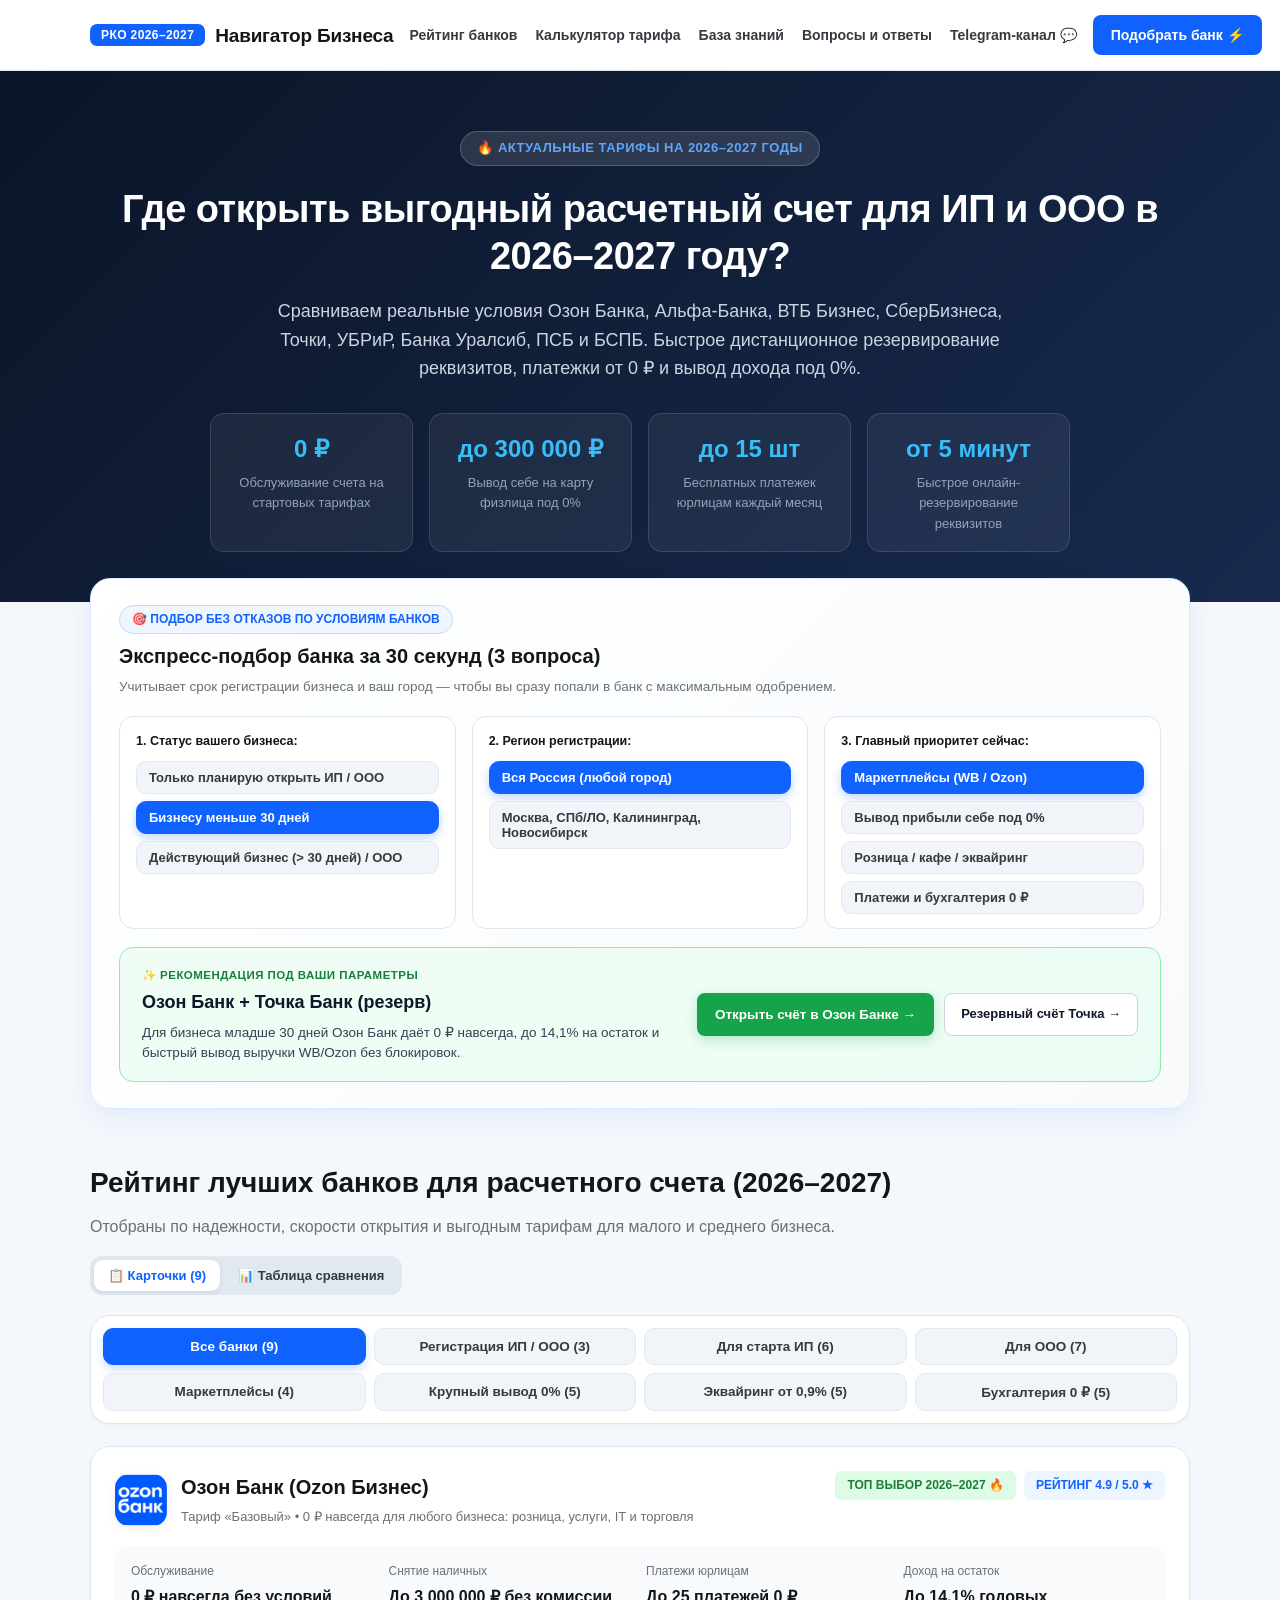
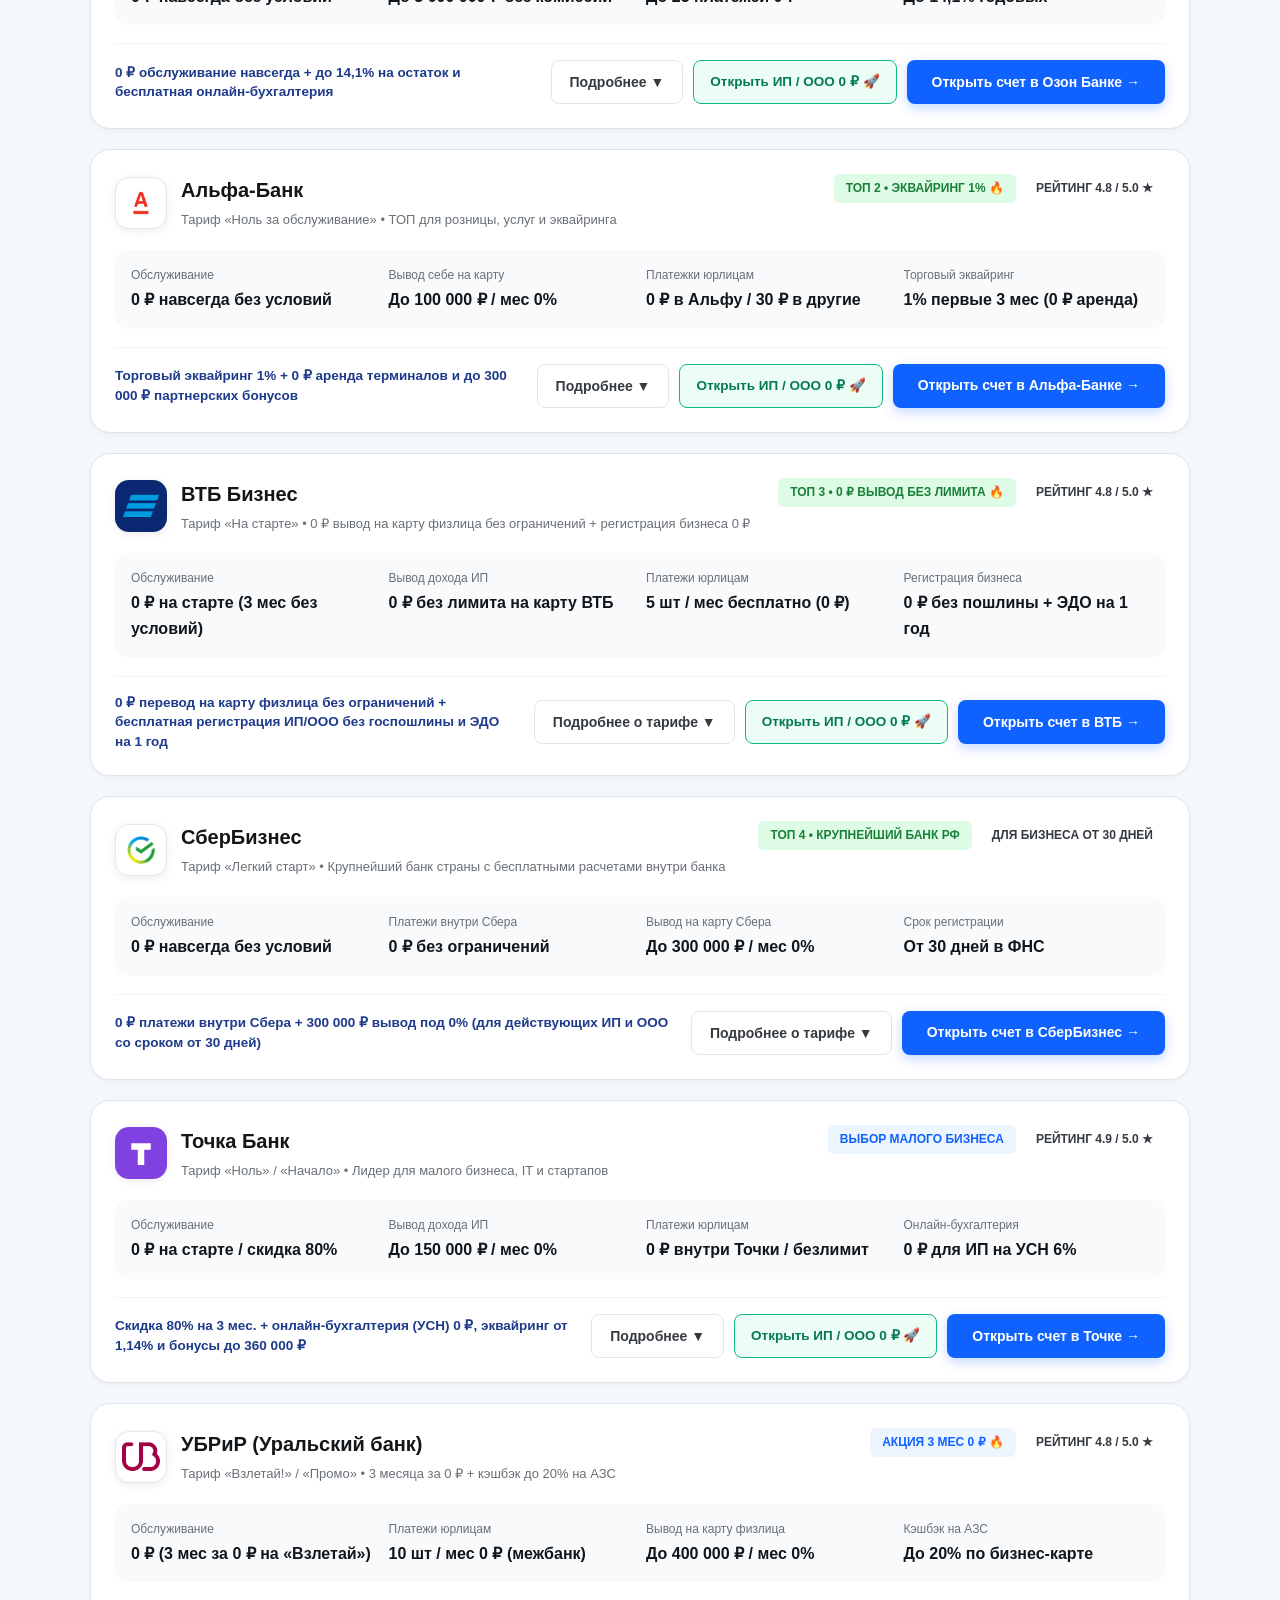
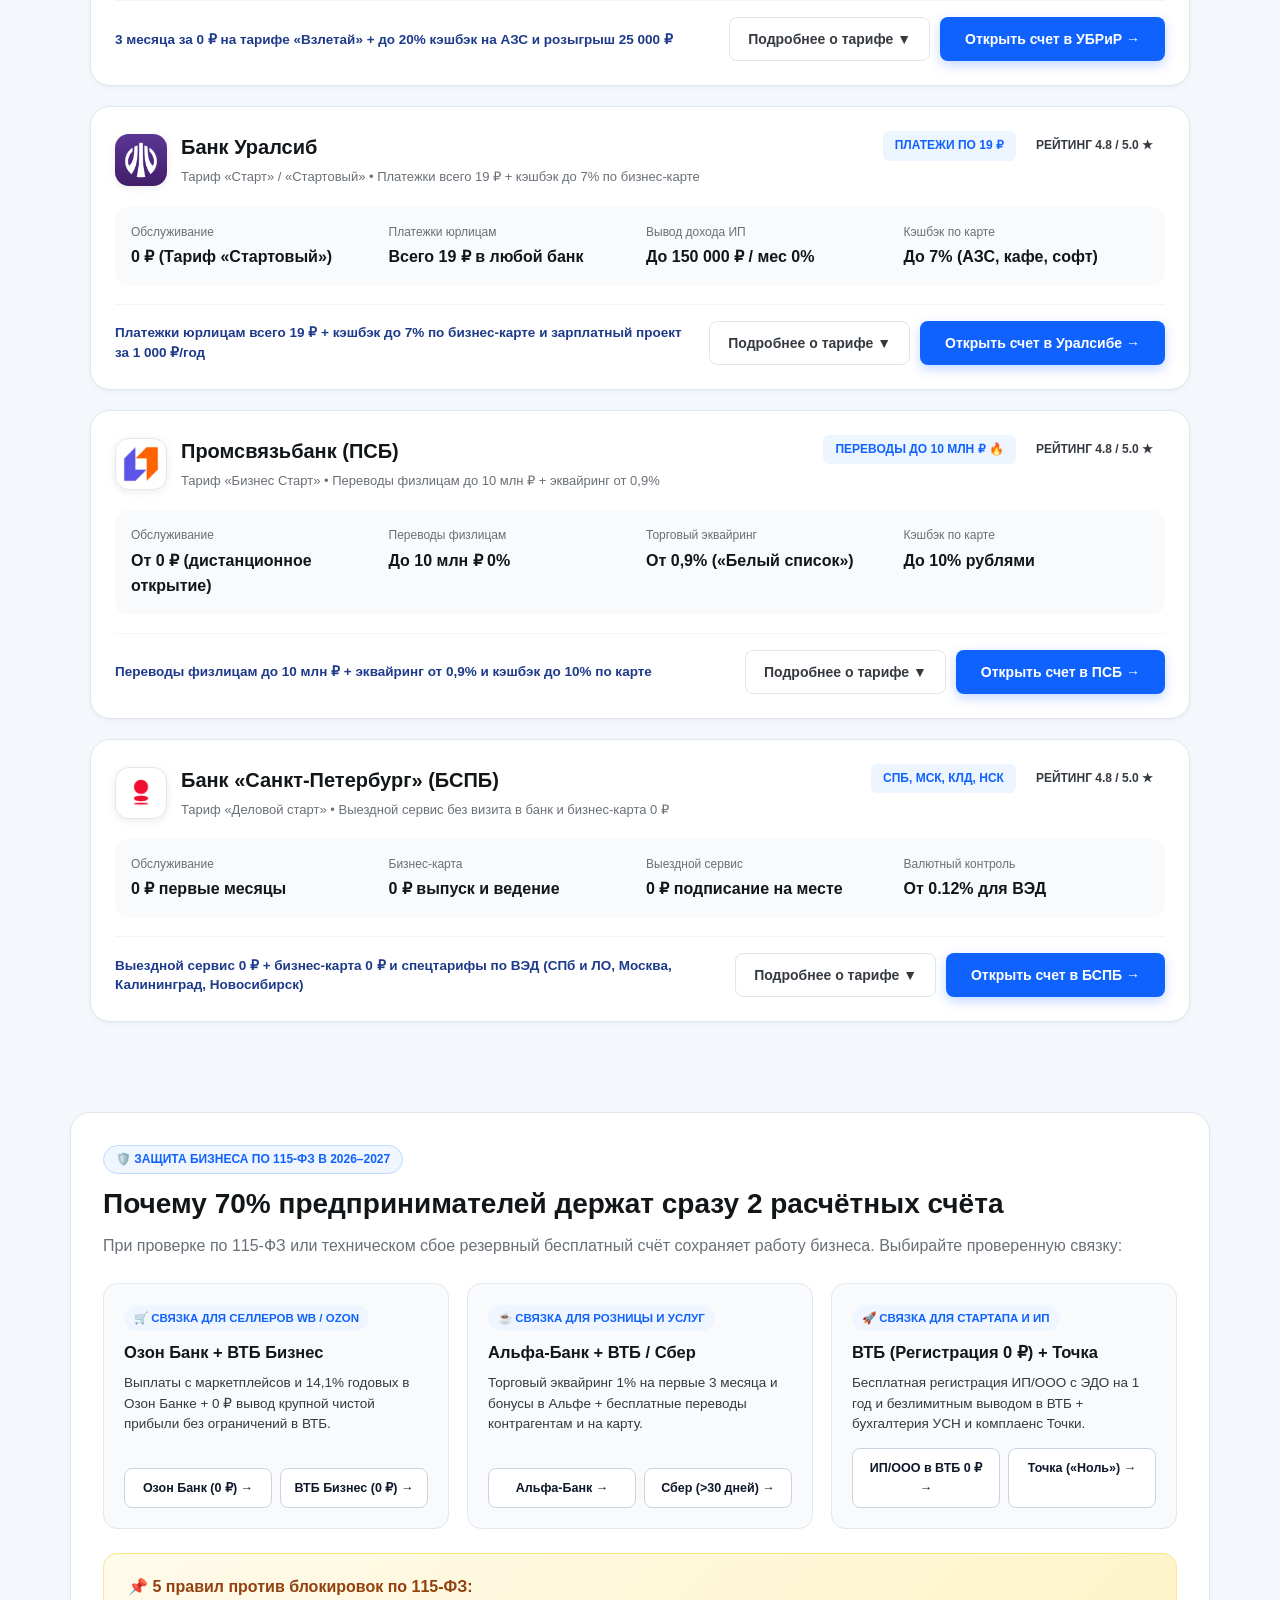
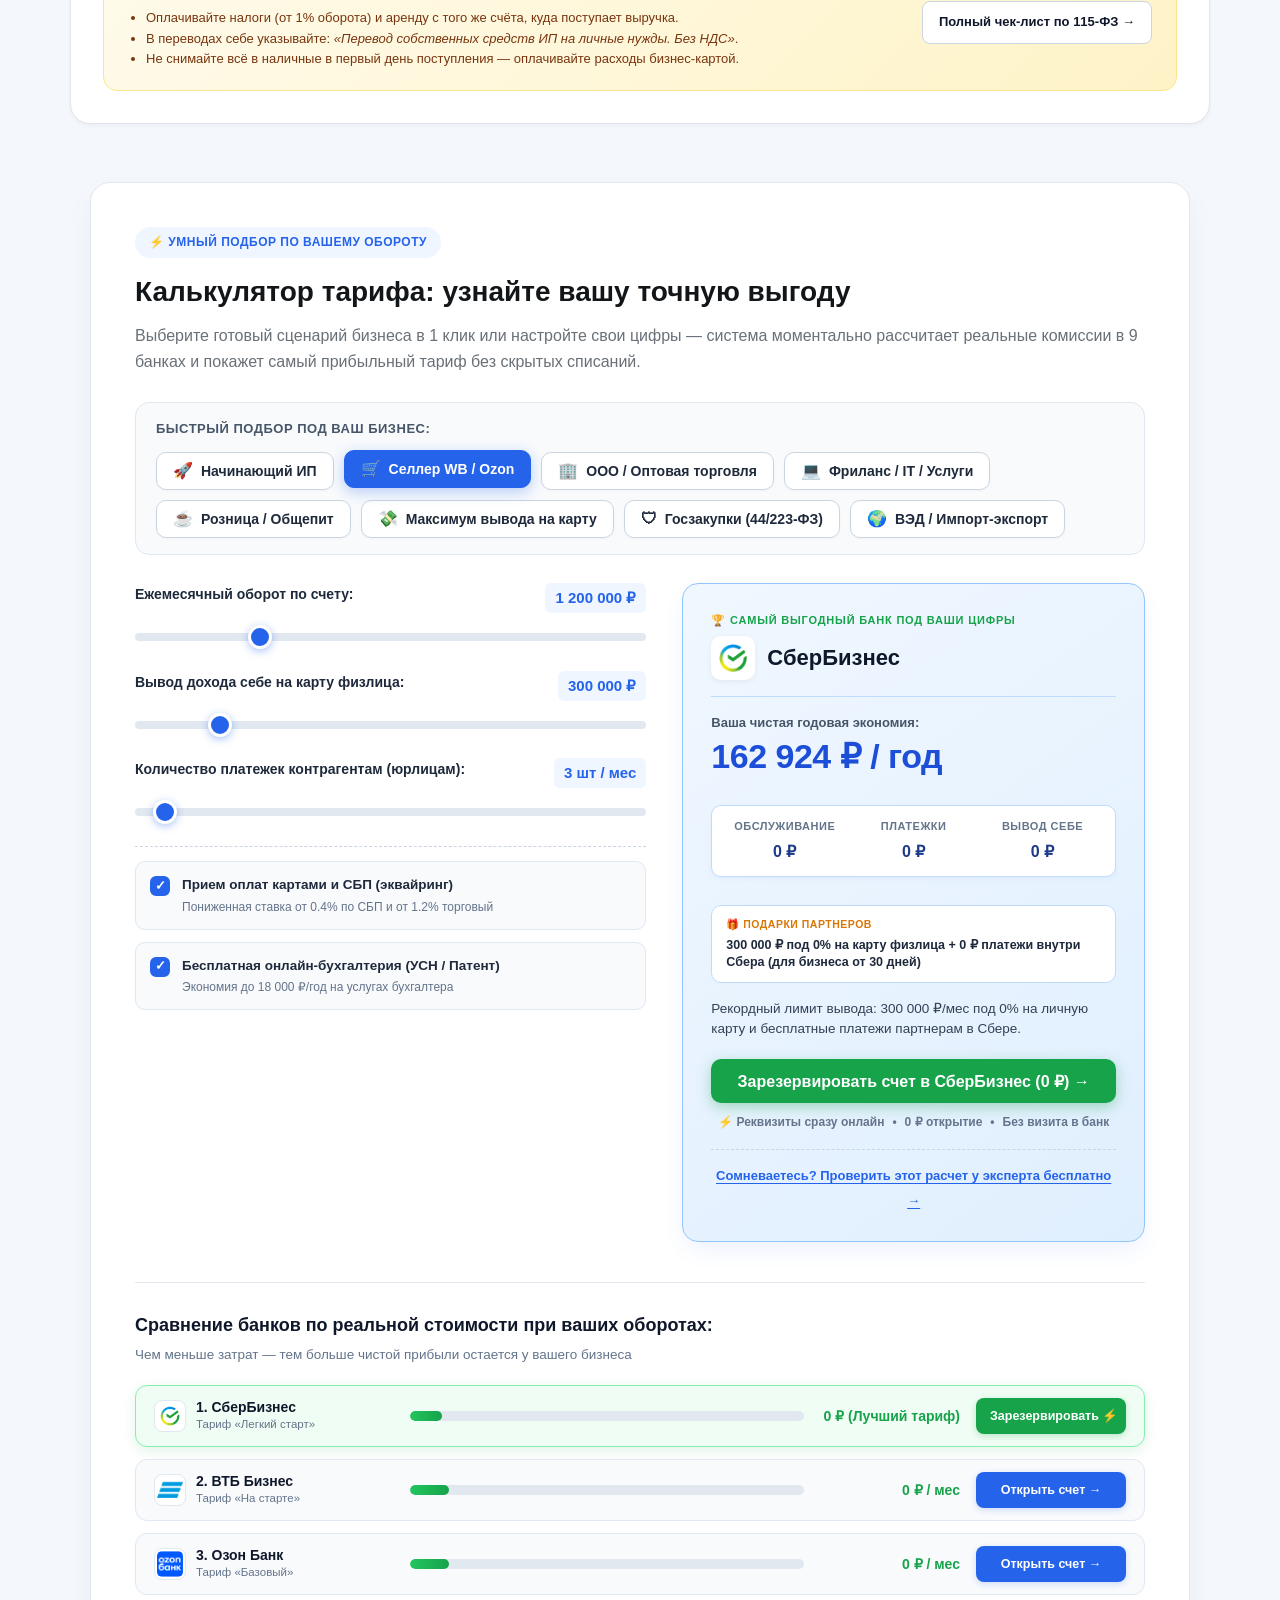
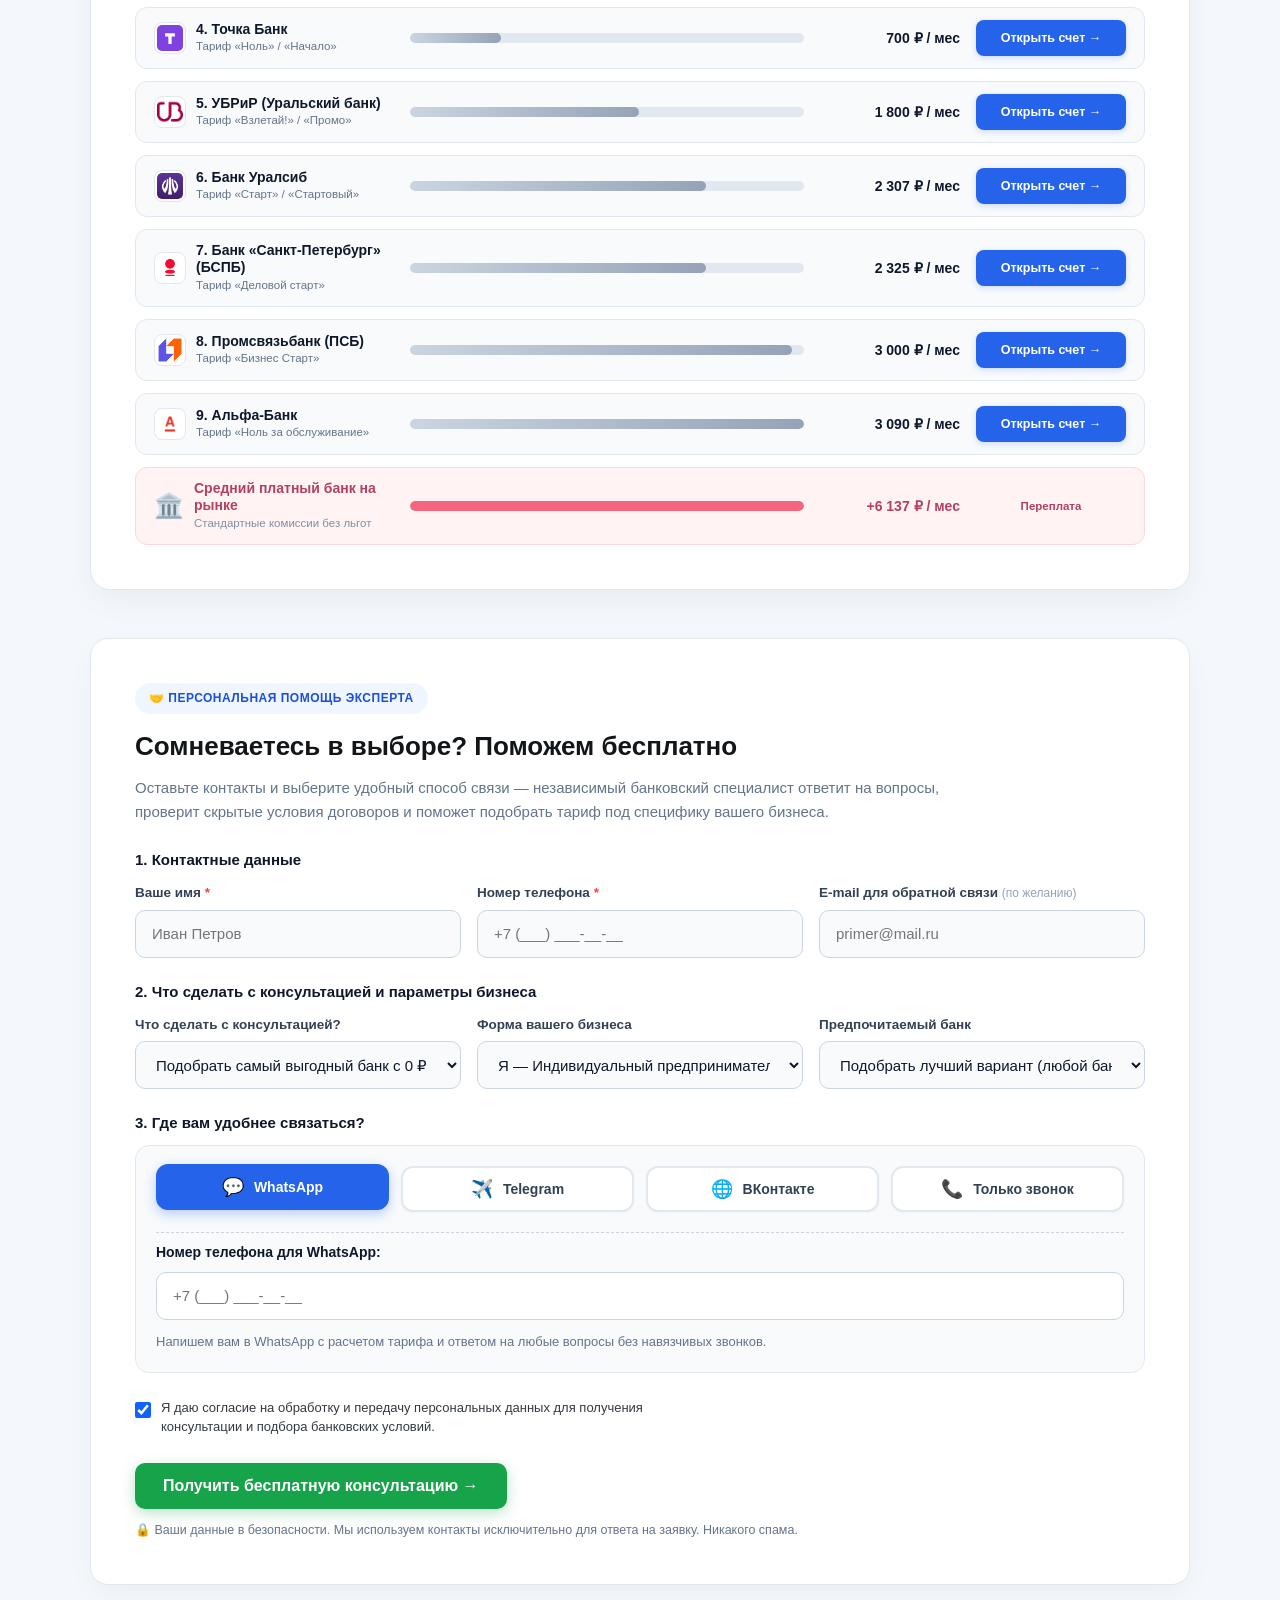
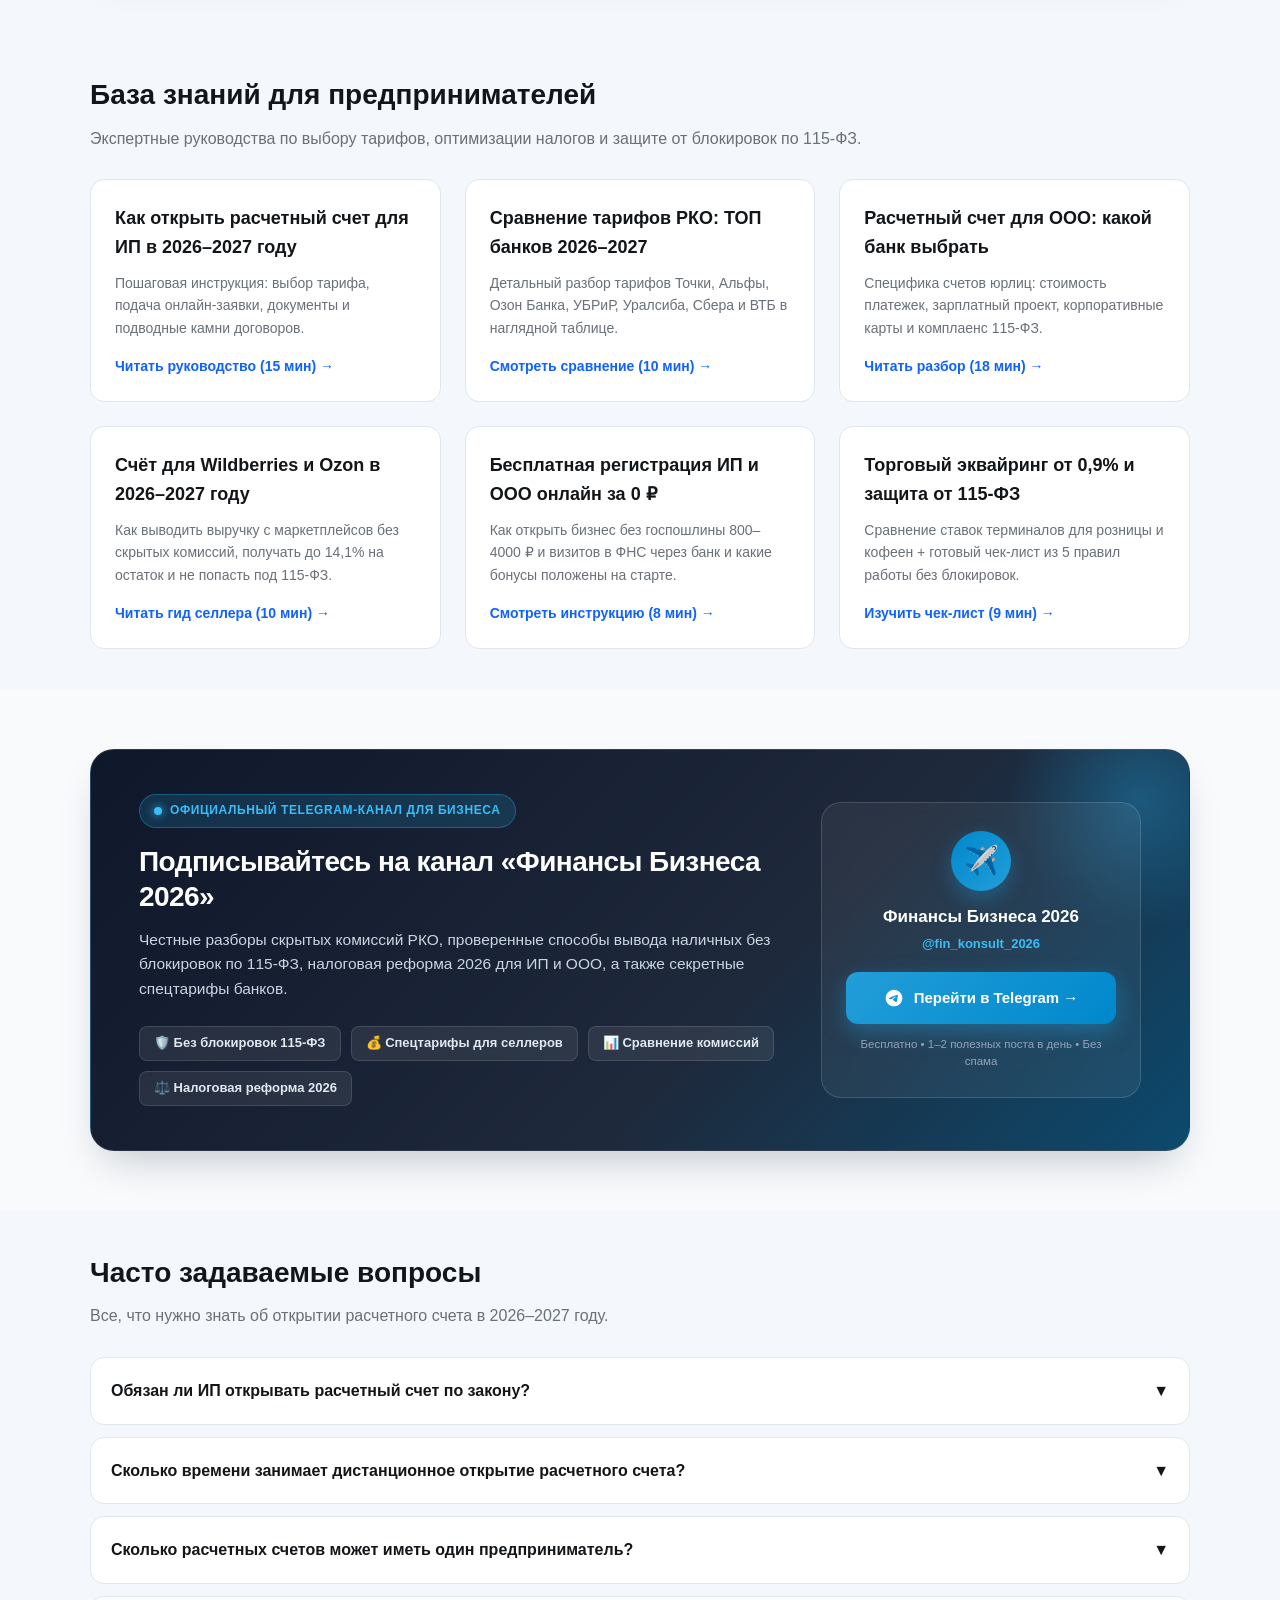
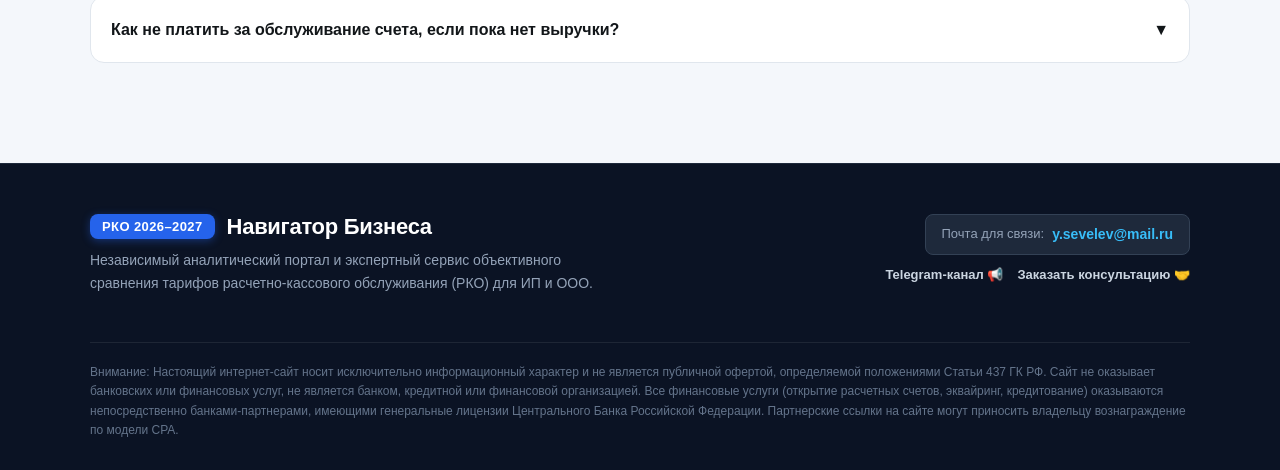
==== commit 47a2d077: "Update Tochka Bank card with double button and special offers" ====
--- a/index.html
+++ b/index.html
@@ -644,9 +644,12 @@
                         </div>
                     </div>
                     <div class="card-action-bar">
-                        <div class="bonus-alert">Скидка 80% на 3 мес. + бесплатная онлайн-бухгалтерия (УСН) и до 360 000 ₽ бонусов</div>
+                        <div class="bonus-alert">Скидка 80% на 3 мес. + онлайн-бухгалтерия (УСН) 0 ₽, эквайринг от 1,14% и бонусы до 360 000 ₽</div>
                         <div class="action-buttons">
-                            <button class="btn-details btn-toggle-details">Подробнее о тарифе ▼</button>
+                            <button class="btn-details btn-toggle-details">Подробнее ▼</button>
+                            <a href="#" class="btn-reg-business" data-bank="tochka" data-action="reg" target="_blank" rel="sponsored nofollow">
+                                Открыть ИП / ООО 0 ₽ 🚀
+                            </a>
                             <a href="#" class="btn-open-account" data-bank="tochka" target="_blank" rel="sponsored nofollow">
                                 Открыть счет в Точке →
                             </a>
@@ -655,22 +658,25 @@
                     <div class="tariff-details-drawer">
                         <div class="details-grid">
                             <div class="details-block">
-                                <h4>Честные условия и тариф:</h4>
-                                <ul class="details-list">
-                                    <li><strong>Тариф «Ноль»:</strong> 0 ₽/мес для новых ИП и бизнеса с оборотом до 250 000 ₽/мес.</li>
-                                    <li><strong>Тариф «Начало» и «Развитие» (скидка 80%):</strong> промо-цена на первые 3 месяца обслуживания, включает безлимитные межбанковские платежки без комиссии.</li>
-                                    <li><strong>Вывод на карту физлица:</strong> до 150 000 ₽/мес под 0% на тарифе «Ноль», от 400 000 до 1 000 000 ₽ на старших тарифах.</li>
-                                    <li><strong>Открытие счета:</strong> выезд мобильного представителя в удобное время и место без очередей в отделениях.</li>
-                                </ul>
-                            </div>
-                            <div class="details-block">
-                                <h4>Бонусы и преимущества:</h4>
-                                <ul class="details-list">
-                                    <li>Встроенная онлайн-бухгалтерия для ИП на УСН «Доходы» без сотрудников — считает налоги и готовит декларацию бесплатно.</li>
-                                    <li>Партнерские бонусы до 360 000 ₽: скидки и промокоды на рекламу в Яндекс Директ, VK, HeadHunter и сервисы учета.</li>
-                                    <li>Бесплатный комплаенс-ассистент: защита от блокировок по 115-ФЗ и исключение из черных списков ЦБ.</li>
-                                    <li>Кэшбэк до 7% годовых на остаток по бизнес-карте + живая поддержка в чате за 40 секунд без роботов.</li>
-                                    <li>💡 <strong>Активация счета:</strong> для подключения бесплатной бухгалтерии и бонусов достаточно провести 1 платеж партнерам или оплатить тариф со скидкой 80%.</li>
+                                <h4>Честные условия и тарифы:</h4>
+                                <ul class="details-list">
+                                    <li><strong>Тариф «Ноль»:</strong> 0 ₽/мес на старте без абонентской платы.</li>
+                                    <li><strong>Тарифы «Начало» и «Развитие» (скидка 80%):</strong> промо-цена на первые 3 месяца обслуживания, безлимитные платежи и операционный день 21 час.</li>
+                                    <li><strong>Переводы физлицам:</strong> до 1 000 000 ₽ в месяц без комиссии на подходящих тарифах.</li>
+                                    <li><strong>Встреча и подписание:</strong> помощь в регистрации бизнеса и открытии счета за одну встречу без похода в налоговую.</li>
+                                    <li><strong>Комплаенс-контроль 115-ФЗ:</strong> бесплатный комплаенс-ассистент защитит от блокировок по критериям ЦБ.</li>
+                                </ul>
+                            </div>
+                            <div class="details-block">
+                                <h4>Специальные акции и бонусы 2026–2027:</h4>
+                                <ul class="details-list">
+                                    <li><strong>Регистрация ИП/ООО:</strong> 0 ₽ госпошлина, подготовка документов за 1 встречу.</li>
+                                    <li><strong>Торговый эквайринг:</strong> льготная ставка от 1,14% до конца 2027 года + терминал за 1 ₽/мес.</li>
+                                    <li><strong>Интернет-эквайринг:</strong> спецкомиссия от 1,5% до конца 2027 года.</li>
+                                    <li><strong>Селлерам маркетплейсов:</strong> 1+1 месяц подписки MPSTATS в подарок, скидка 50% на MPSTATS Consulting и скидка 30% на «Единый кабинет селлера».</li>
+                                    <li><strong>Поездки на такси и ДМС:</strong> возврат 100% стоимости поездок на такси баллами (до 5 000 баллов) + 2 месяца ДМС в подарок.</li>
+                                    <li><strong>ВЭД:</strong> первый международный платеж через агента всего за 1 ₽ + скидка 30% на закупки из-за рубежа.</li>
+                                    <li>💡 <strong>Правила активации:</strong> счет считается активным после проведения одной исходящей операции от 1 ₽ (оплата тарифа или контрагентам, кроме физлиц и своих счетов). Срок активации — до 70 дней.</li>
                                 </ul>
                 </div>
             </div>
--- a/css/style.css
+++ b/css/style.css
@@ -3042,3 +3042,25 @@
         padding: 20px 16px;
     }
 }
+
+.form-consent {
+    display: flex;
+    align-items: flex-start;
+    gap: 10px;
+    font-size: 13px;
+    line-height: 1.45;
+    color: var(--text-body);
+    margin-bottom: 14px;
+    cursor: pointer;
+    text-align: left;
+    max-width: 580px;
+}
+
+.form-consent input[type="checkbox"] {
+    margin-top: 3px;
+    width: 16px;
+    height: 16px;
+    accent-color: var(--primary);
+    flex-shrink: 0;
+    cursor: pointer;
+}
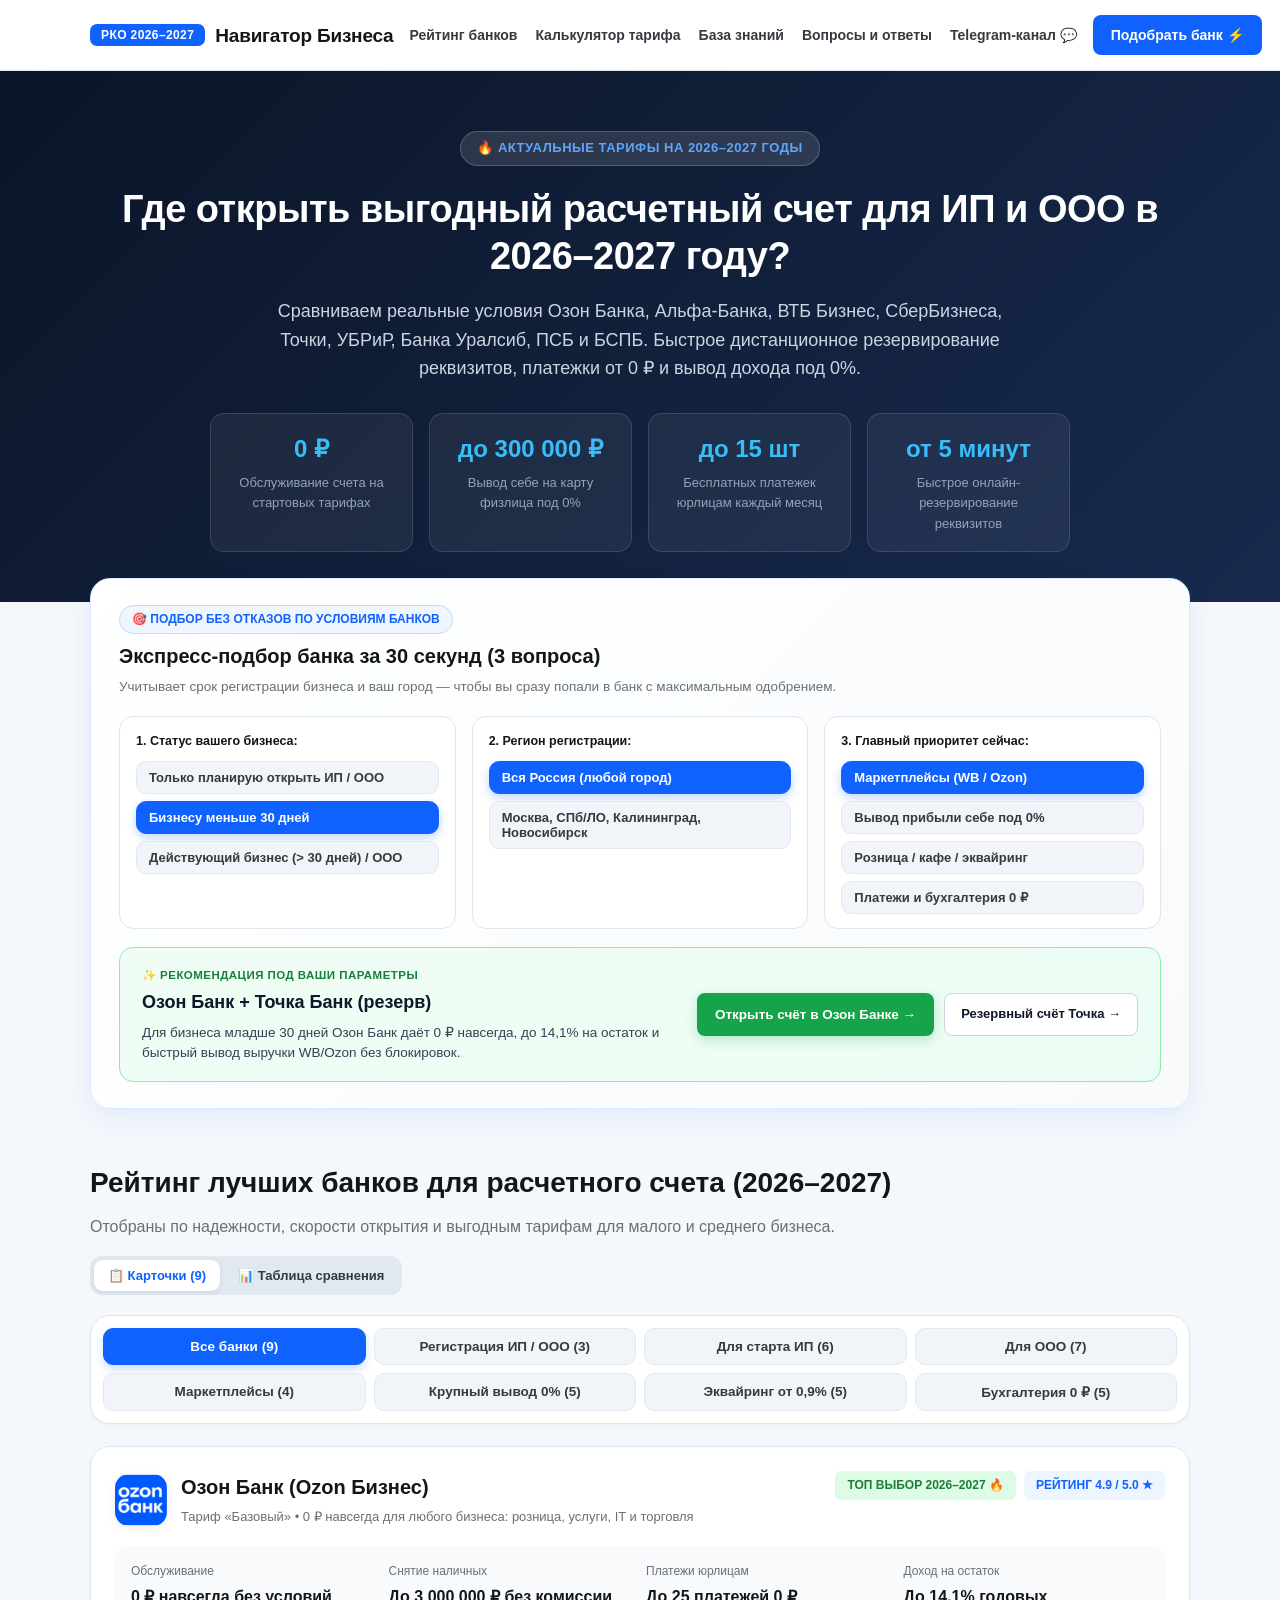
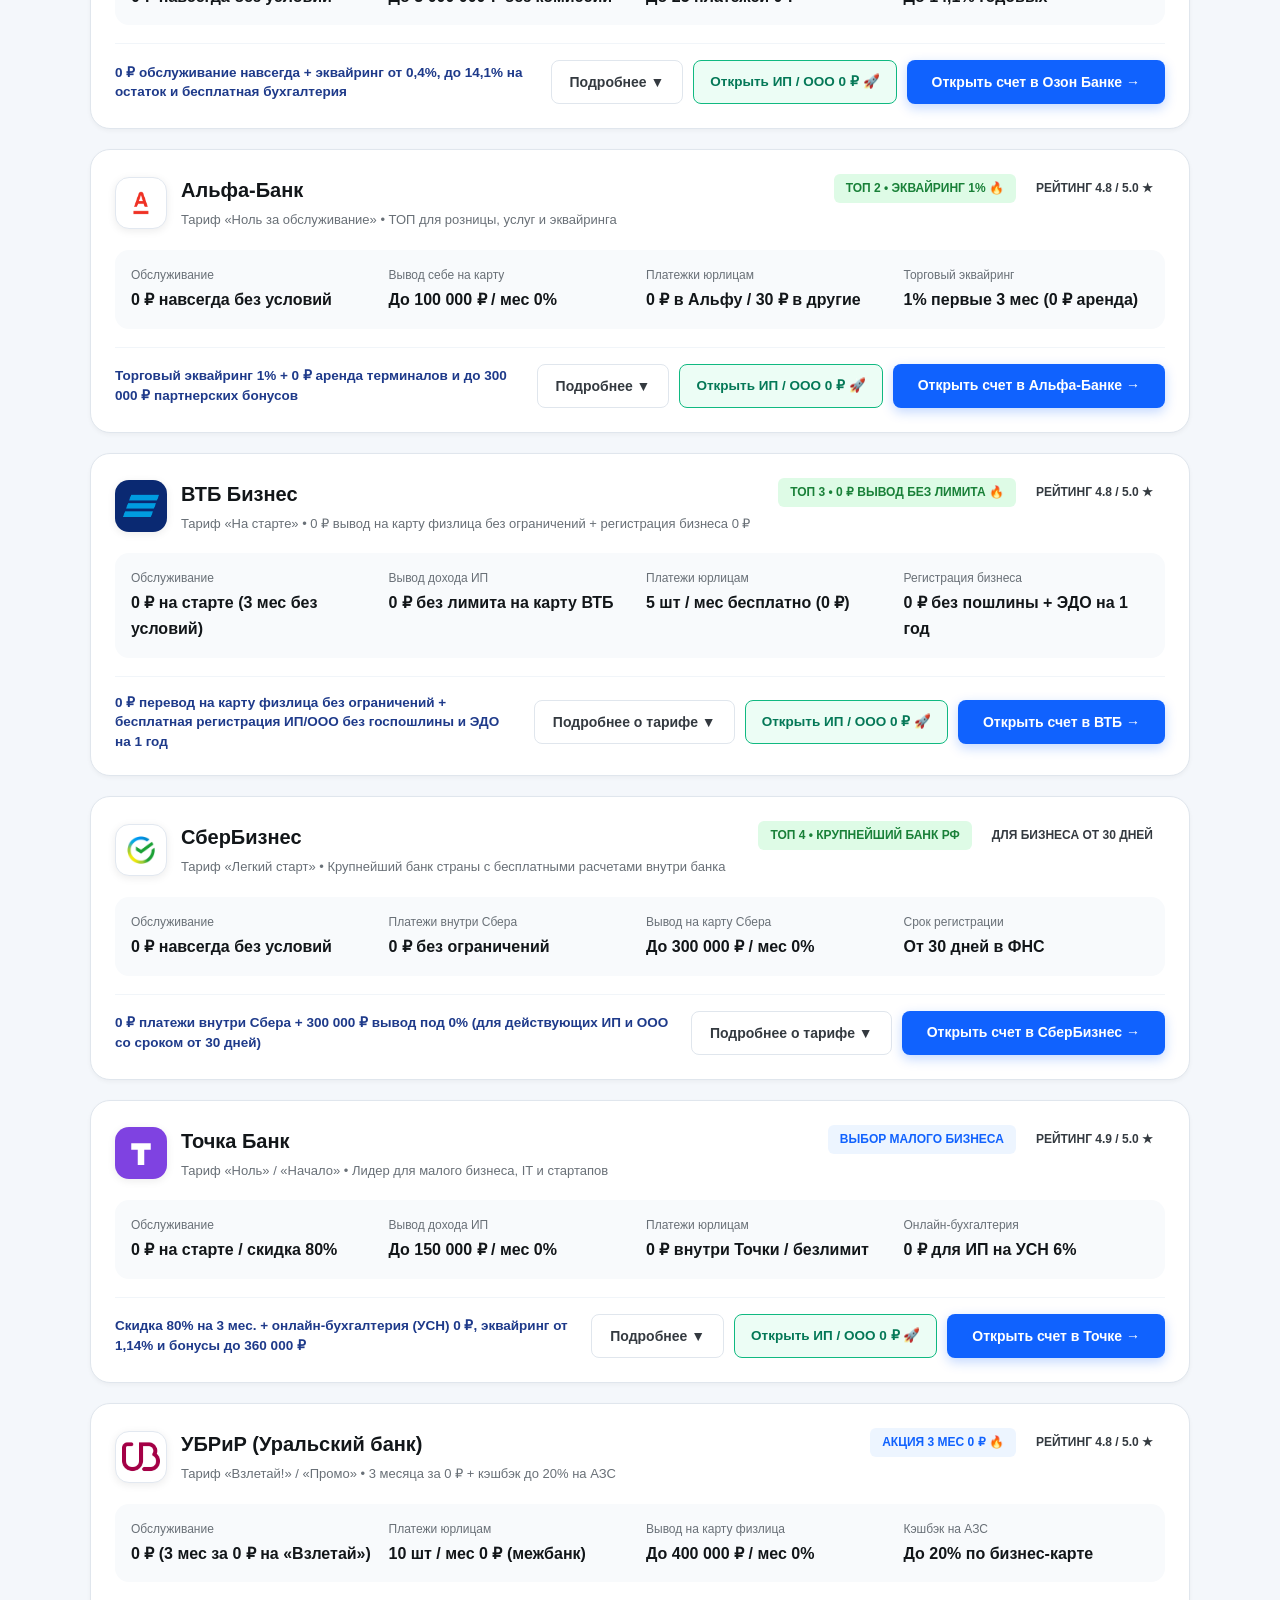
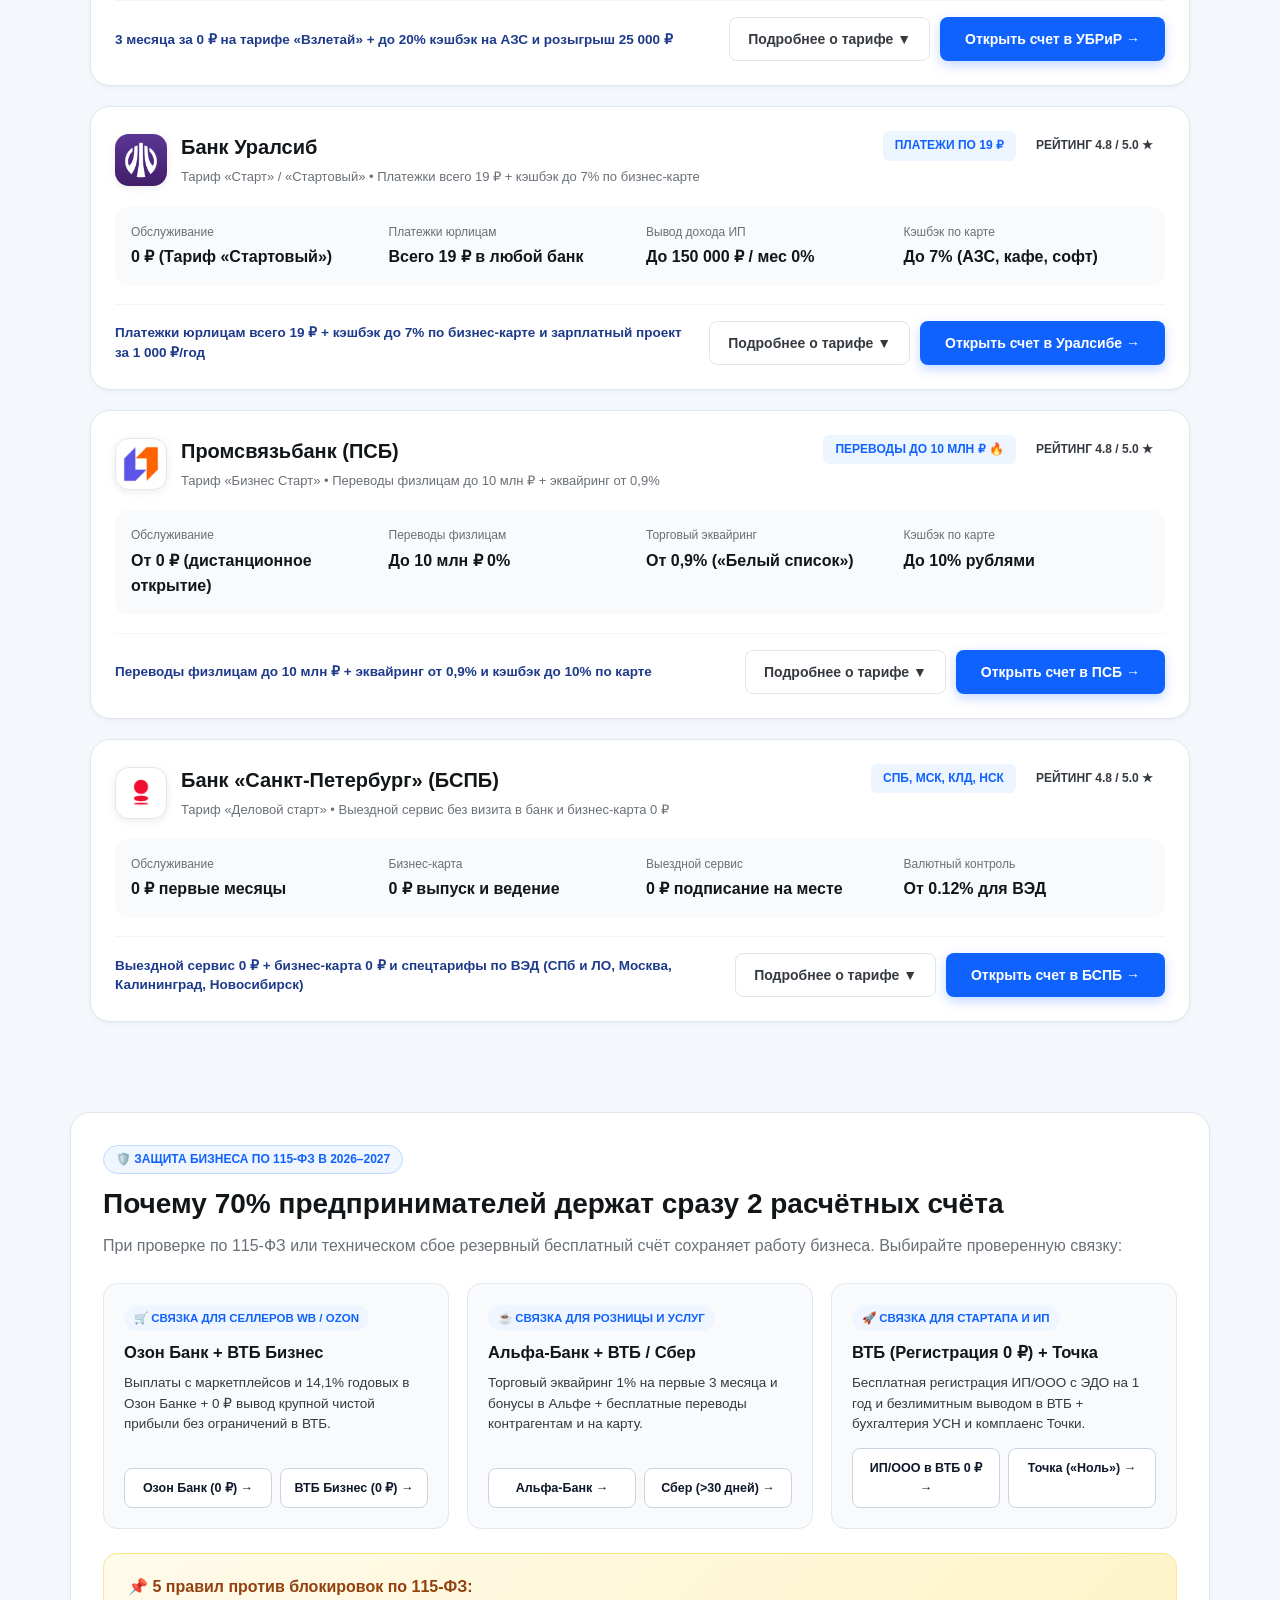
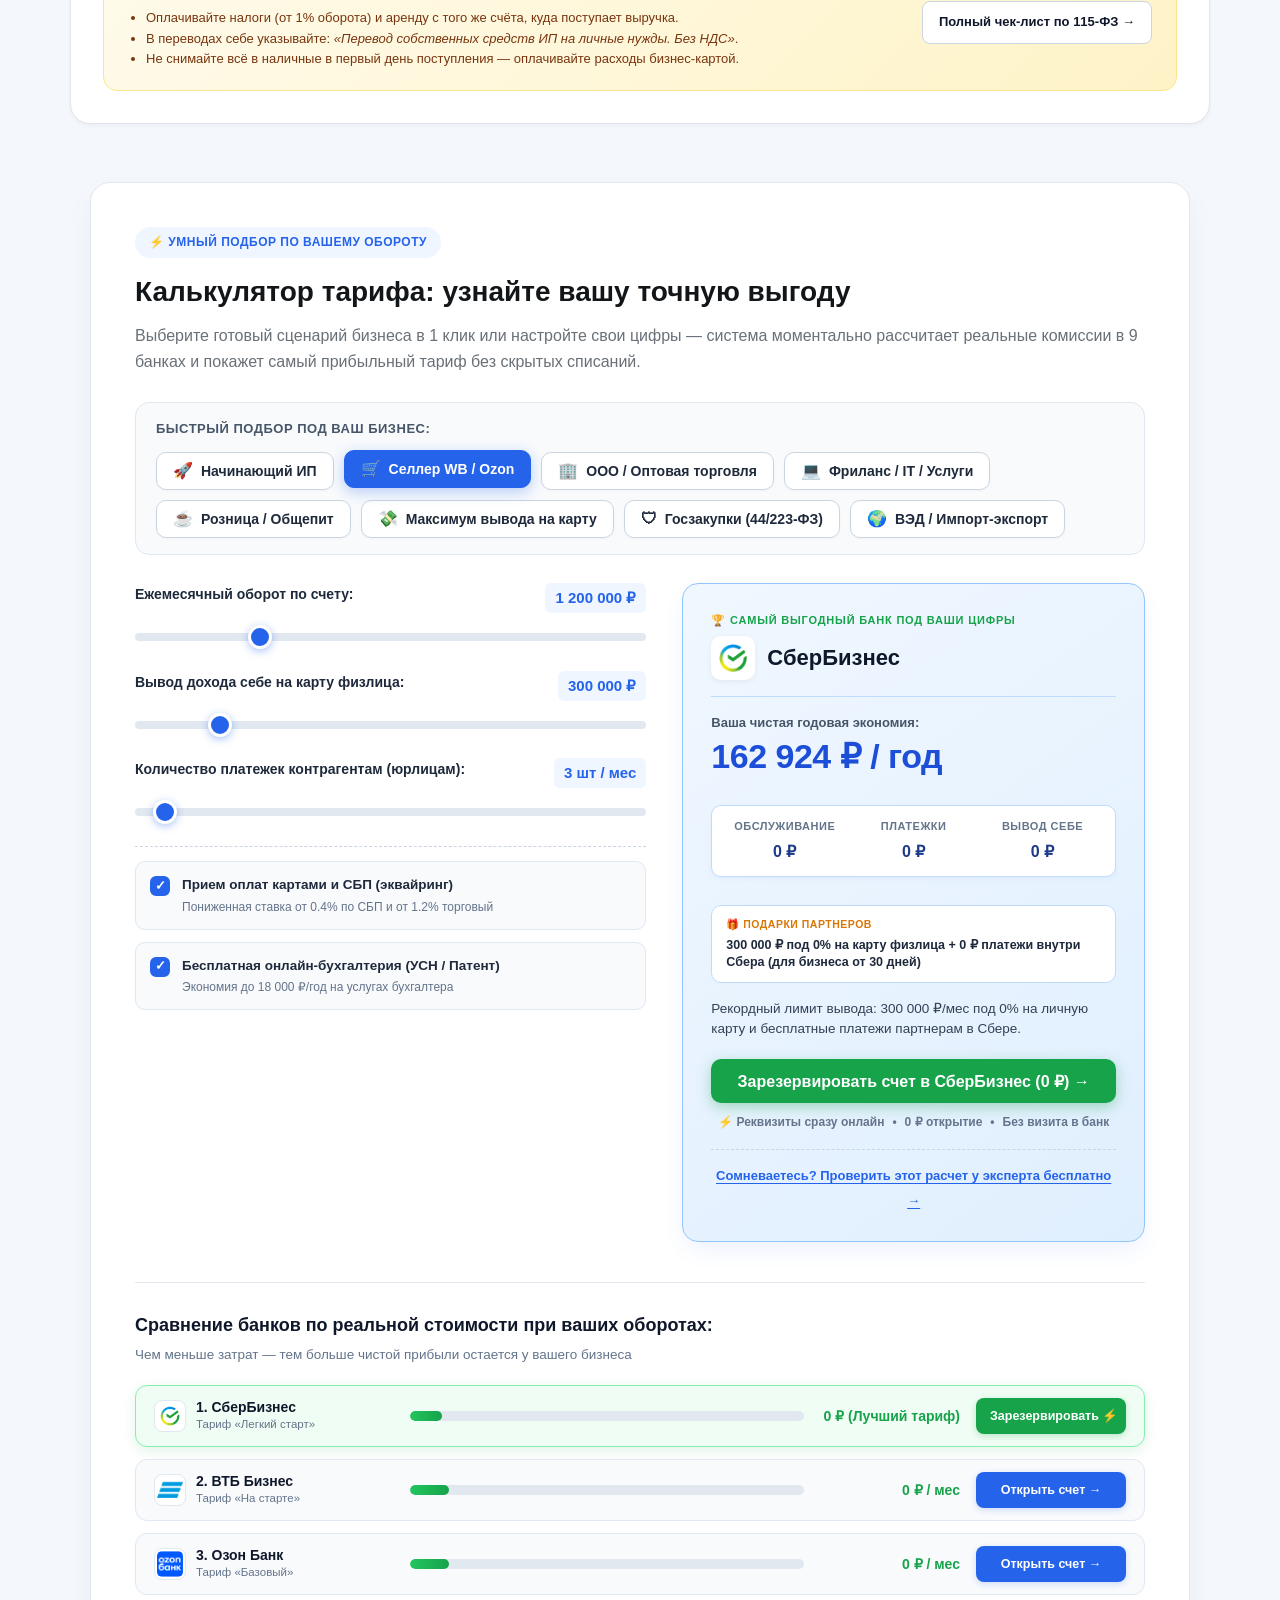
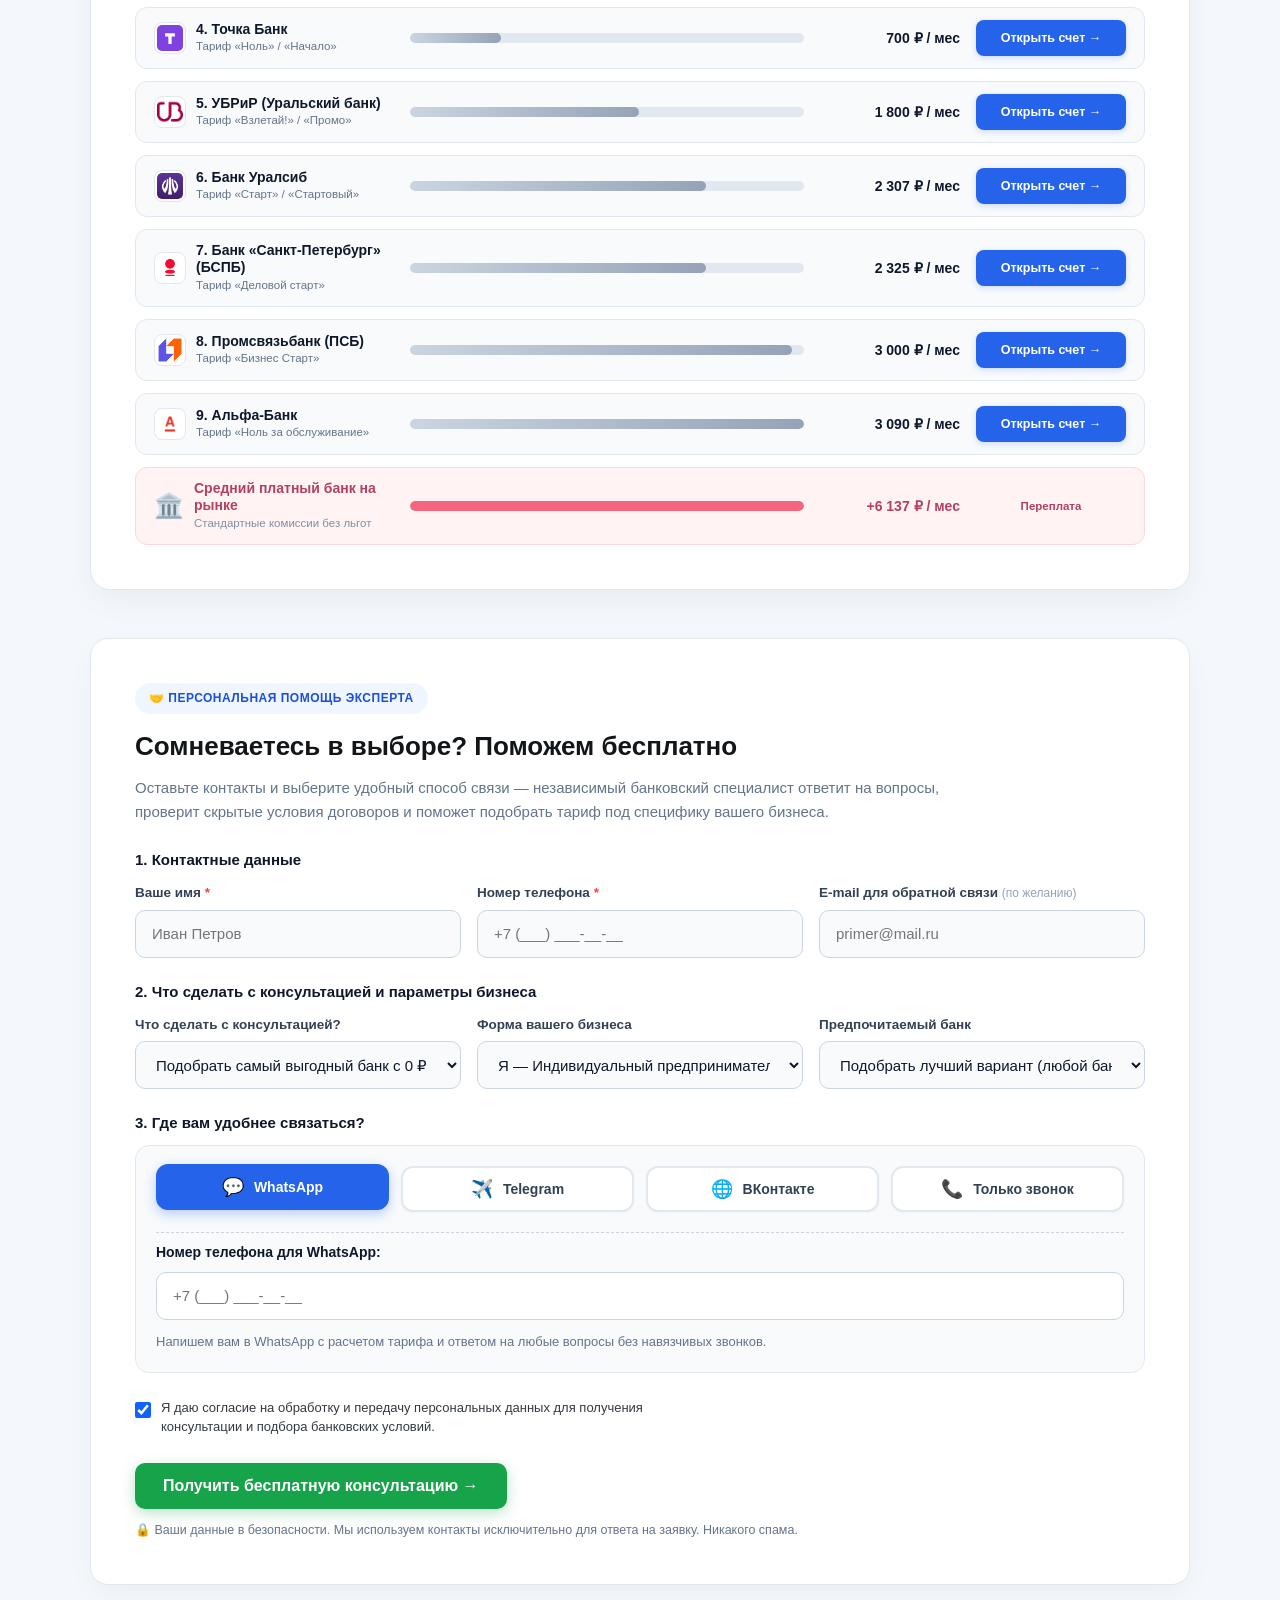
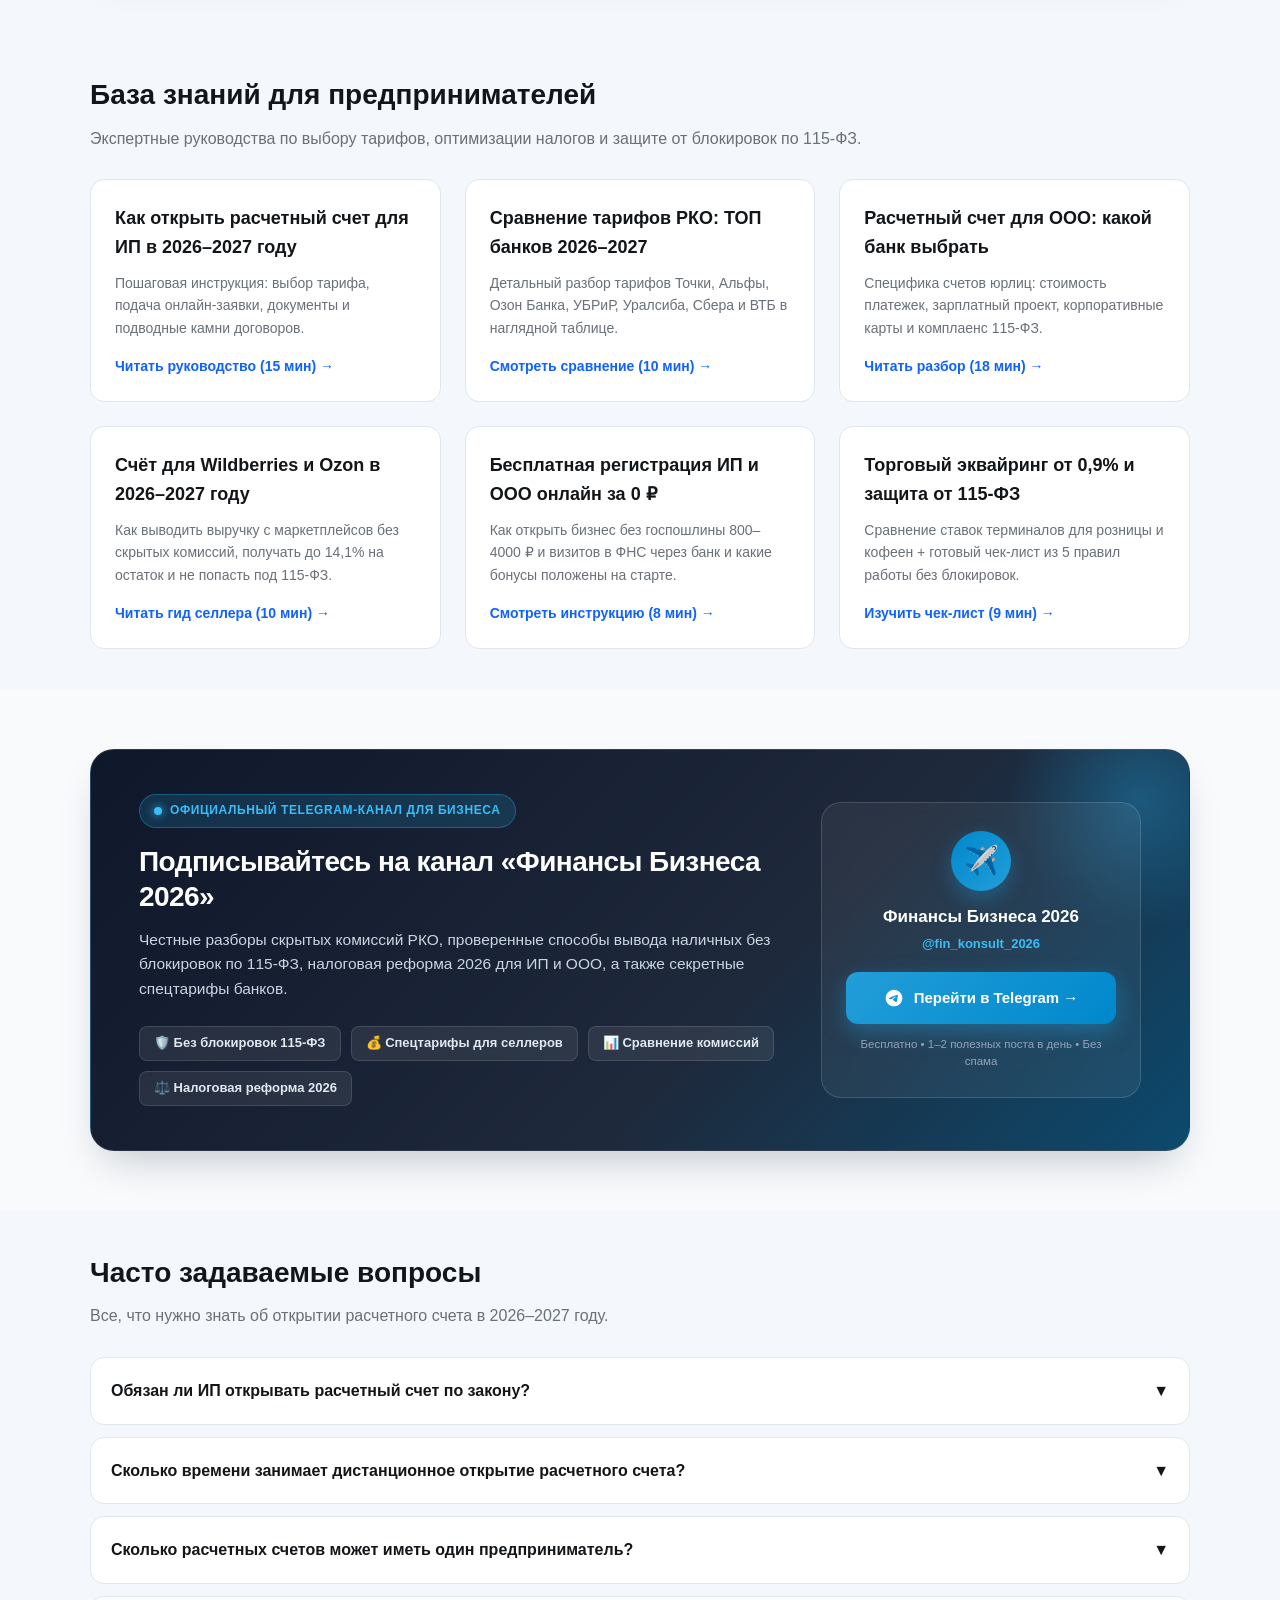
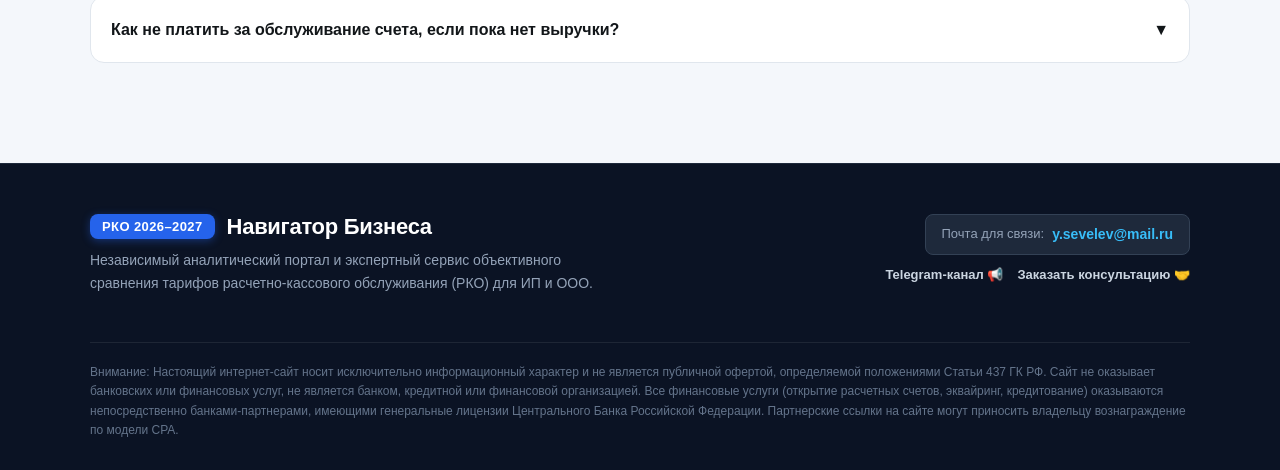
==== commit 7e41d1de: "Add Ozon acquiring promo block in card 1" ====
--- a/index.html
+++ b/index.html
@@ -5,6 +5,24 @@
     <meta name="viewport" content="width=device-width, initial-scale=1.0">
     <title>ТОП-9 Банков для открытия расчетного счета (РКО) 2026–2027: ИП и ООО</title>
     <meta name="description" content="Честное сравнение тарифов РКО для ИП и ООО в 2026–2027 году. Открытие за 0 ₽, бесплатная онлайн-бухгалтерия, переводы без комиссии. Калькулятор выгоды и бонусы до 360 000 ₽.">
+
+    <!-- Yandex.Metrika counter -->
+    <script type="text/javascript">
+        (function(m,e,t,r,i,k,a){m[i]=m[i]||function(){(m[i].a=m[i].a||[]).push(arguments)};
+        m[i].l=1*new Date();
+        for (var j = 0; j < document.scripts.length; j++) {if (document.scripts[j].src === r) { return; }}
+        k=e.createElement(t),a=e.getElementsByTagName(t)[0],k.async=1,k.src=r,a.parentNode.insertBefore(k,a)})
+        (window, document, "script", "https://mc.yandex.ru/metrika/tag.js", "ym");
+
+        ym(114728691, "init", {
+            clickmap:true,
+            trackLinks:true,
+            accurateTrackBounce:true,
+            webvisor:true
+        });
+    </script>
+    <noscript><div><img src="https://mc.yandex.ru/watch/114728691" style="position:absolute; left:-9999px;" alt="" /></div></noscript>
+    <!-- /Yandex.Metrika counter -->
 
     <!-- Open Graph (красивые превью в Telegram, VK, WhatsApp) -->
     <meta property="og:type" content="website">
@@ -364,10 +382,22 @@
                                     <li>Живая техподдержка без роботов — 24/7 быстрые ответы в чате.</li>
                                     <li>💡 <strong>Активация всех бонусов:</strong> для подключения привилегий тарифа достаточно пополнить счет от 3 000 ₽ после открытия.</li>
                                 </ul>
-                </div>
-            </div>
-        </div>
-    </div>
+                            </div>
+                        </div>
+
+                        <!-- БЛОК ТОРГОВОГО ЭКВАЙРИНГА ОЗОН БАНКА -->
+                        <div class="acquiring-promo-box">
+                            <div class="acq-info">
+                                <span class="acq-tag">💳 ТОРГОВЫЙ ЭКВАЙРИНГ & ПРОДВИЖЕНИЕ В OZON</span>
+                                <h4>Торговый эквайринг: комиссия от 0,4% + 1-й месяц бесплатно и реклама в экосистеме Ozon</h4>
+                                <p>Комплекс для розницы, интернет-магазинов и селлеров. Зачисление по СБП за 15 минут, бесплатная доставка терминала (курьером или в любой ПВЗ Ozon по всей РФ, включая Крым). Продвижение бизнеса в сервисе «Места рядом» на экранах ПВЗ и в приложении Ozon!</p>
+                            </div>
+                            <a href="#" class="btn-acquiring" data-bank="ozon" data-action="acquiring" target="_blank" rel="sponsored nofollow">
+                                Подключить эквайринг Озон от 0,4% →
+                            </a>
+                        </div>
+                    </div>
+                </div>
 
                 <!-- КАРТОЧКА 2: АЛЬФА-БАНК -->
                 <div class="bank-card" data-category="all reg ip ooo mp acq buh">
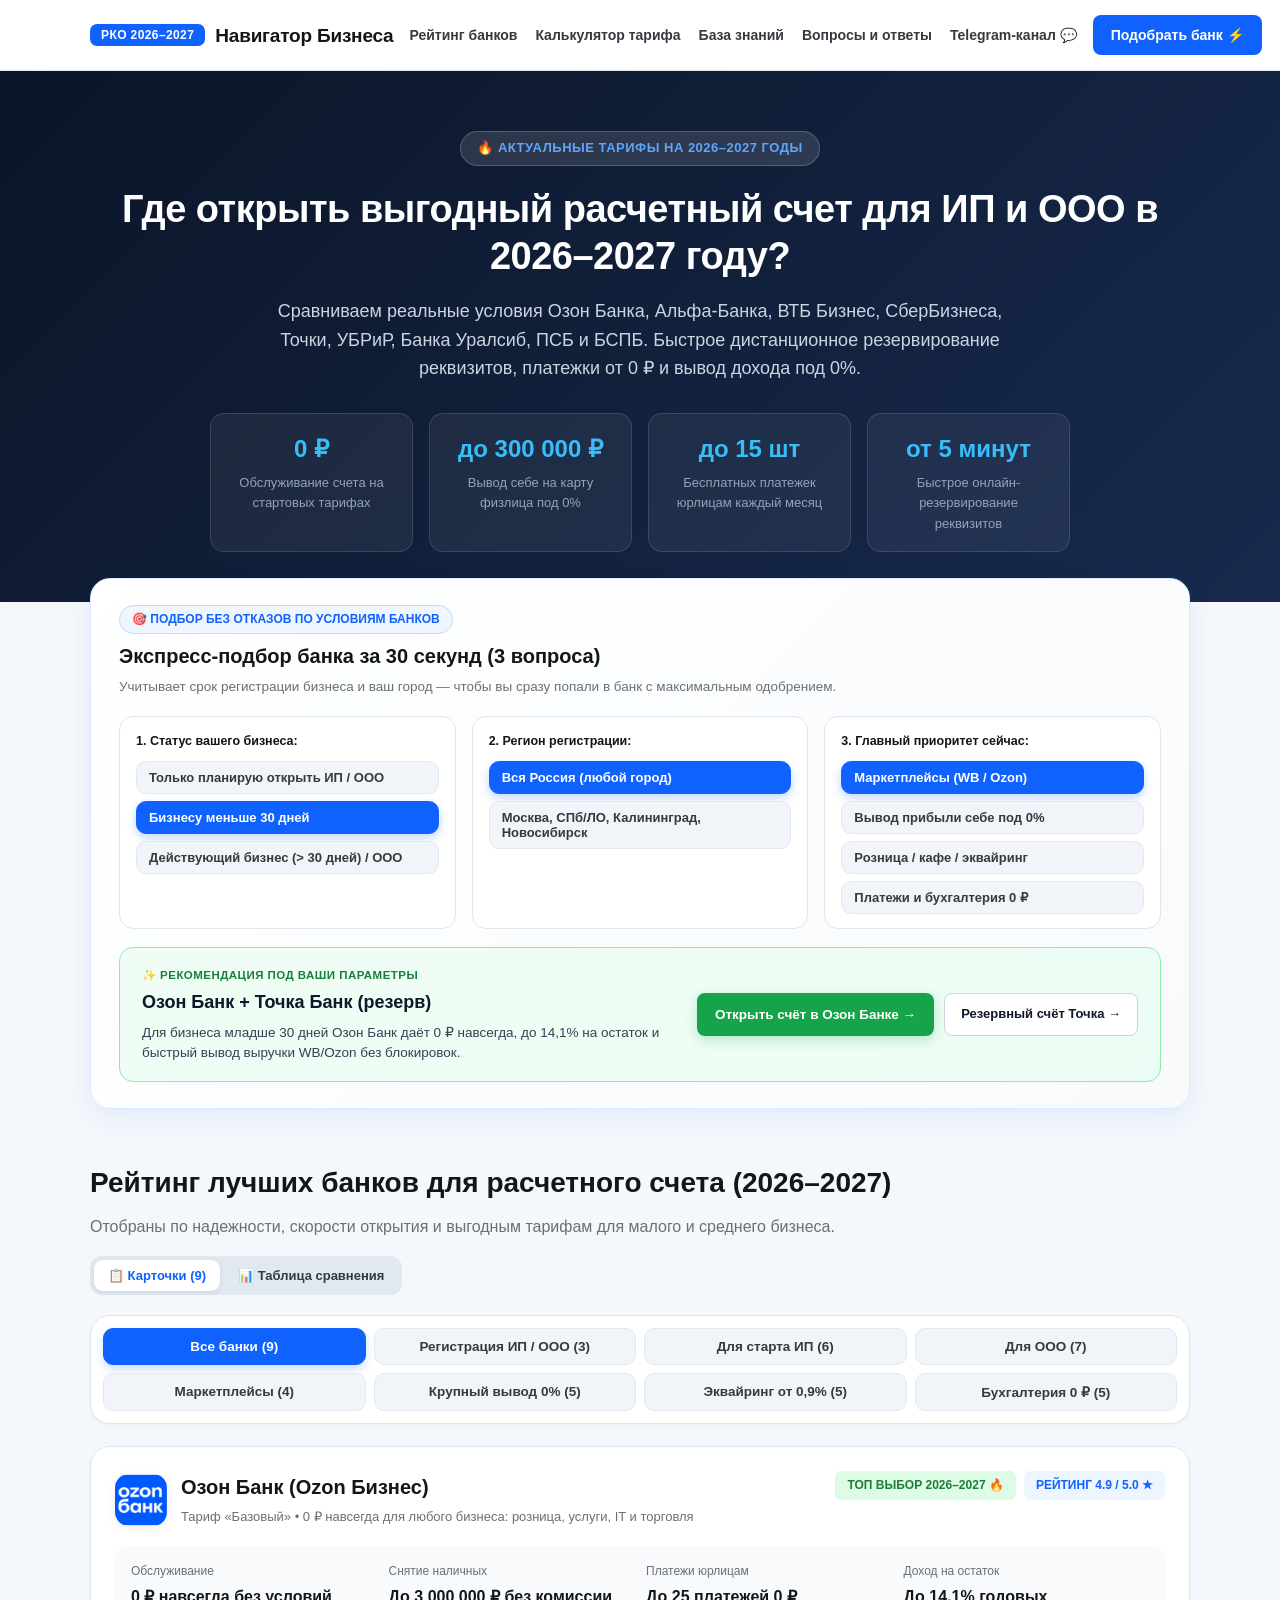
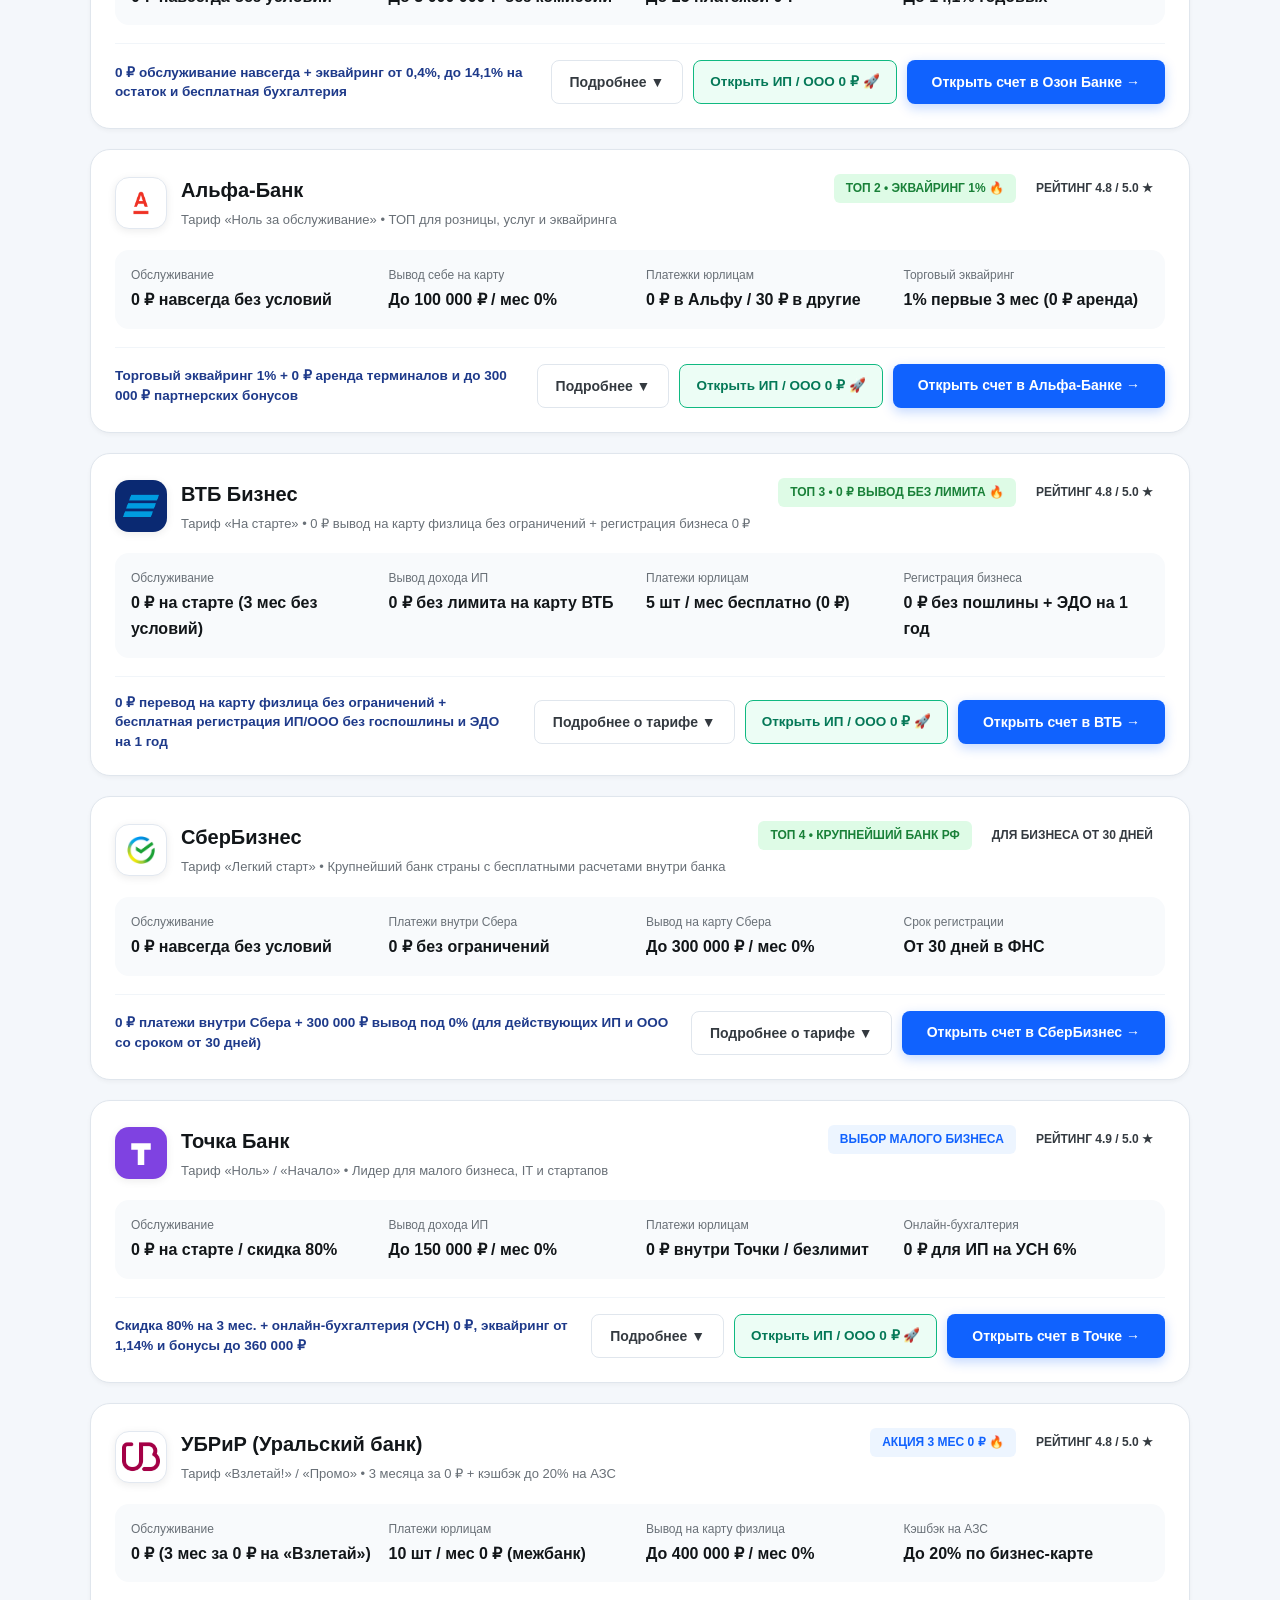
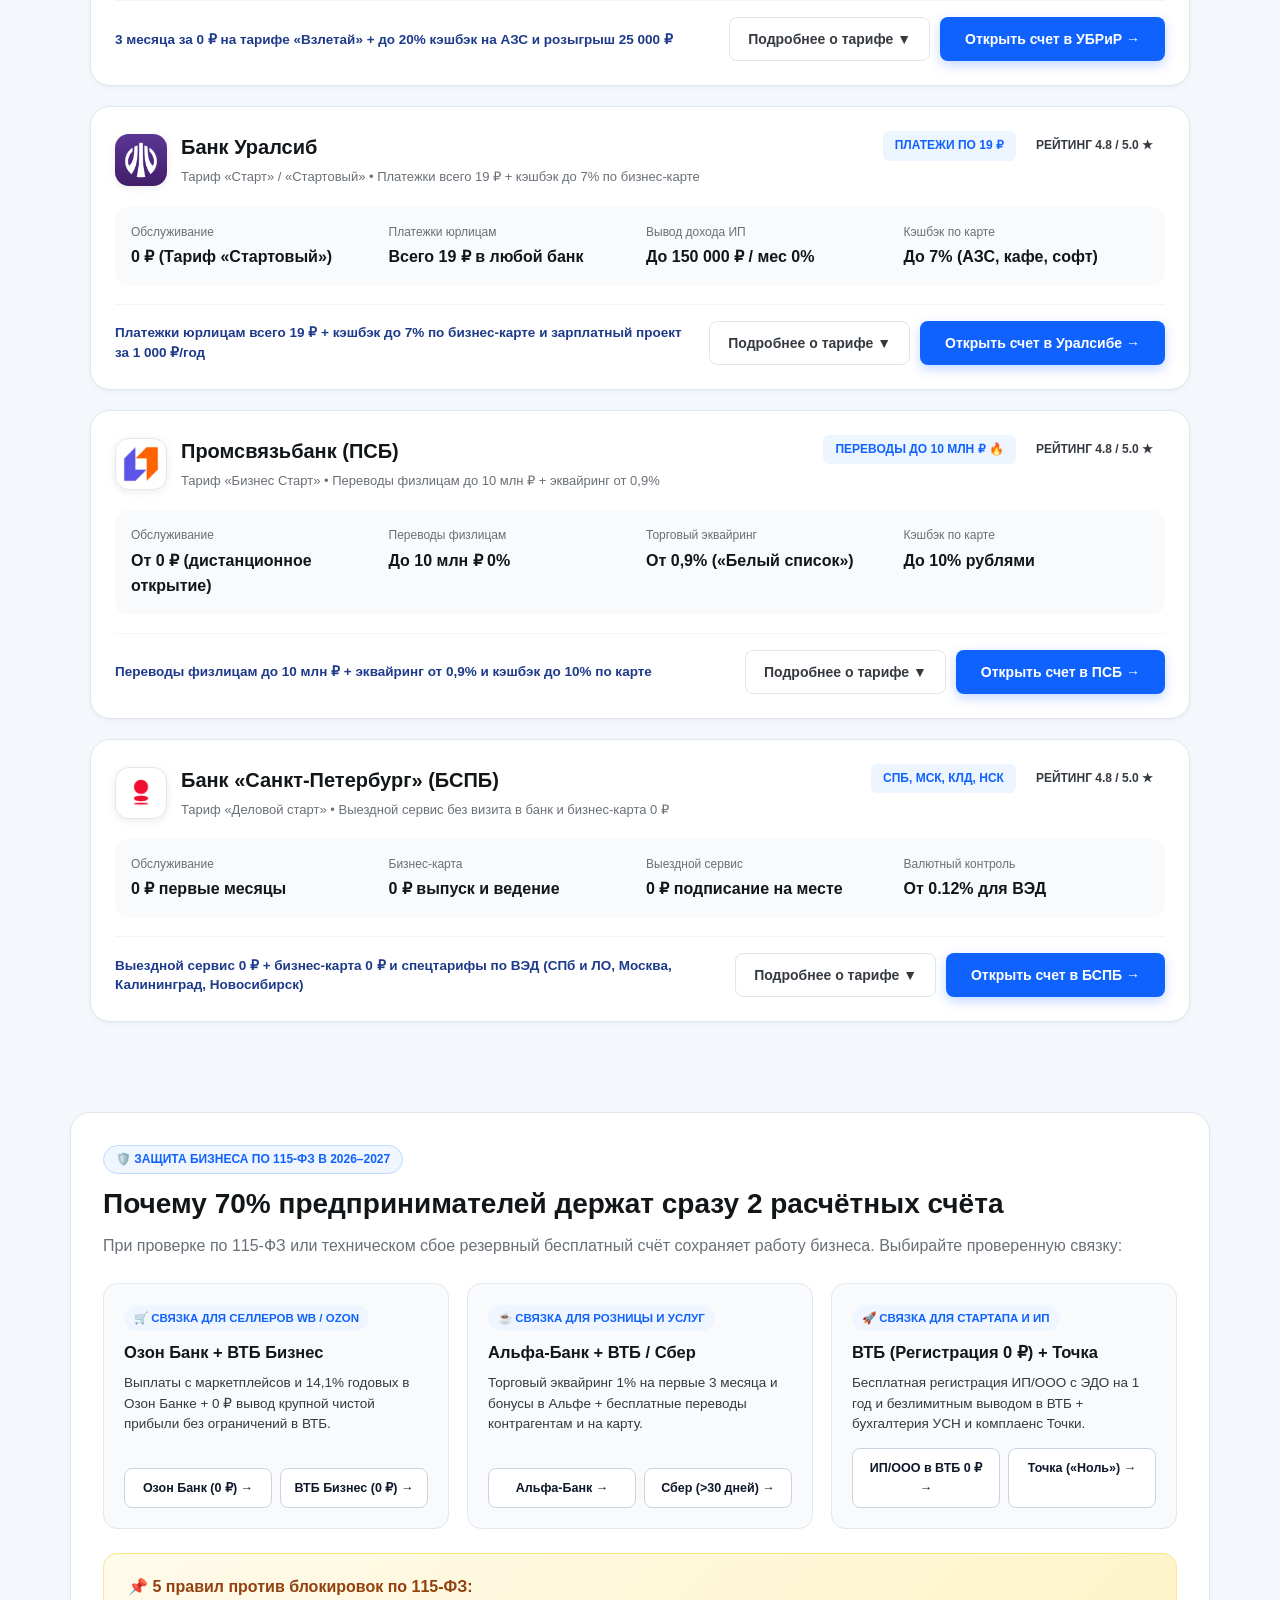
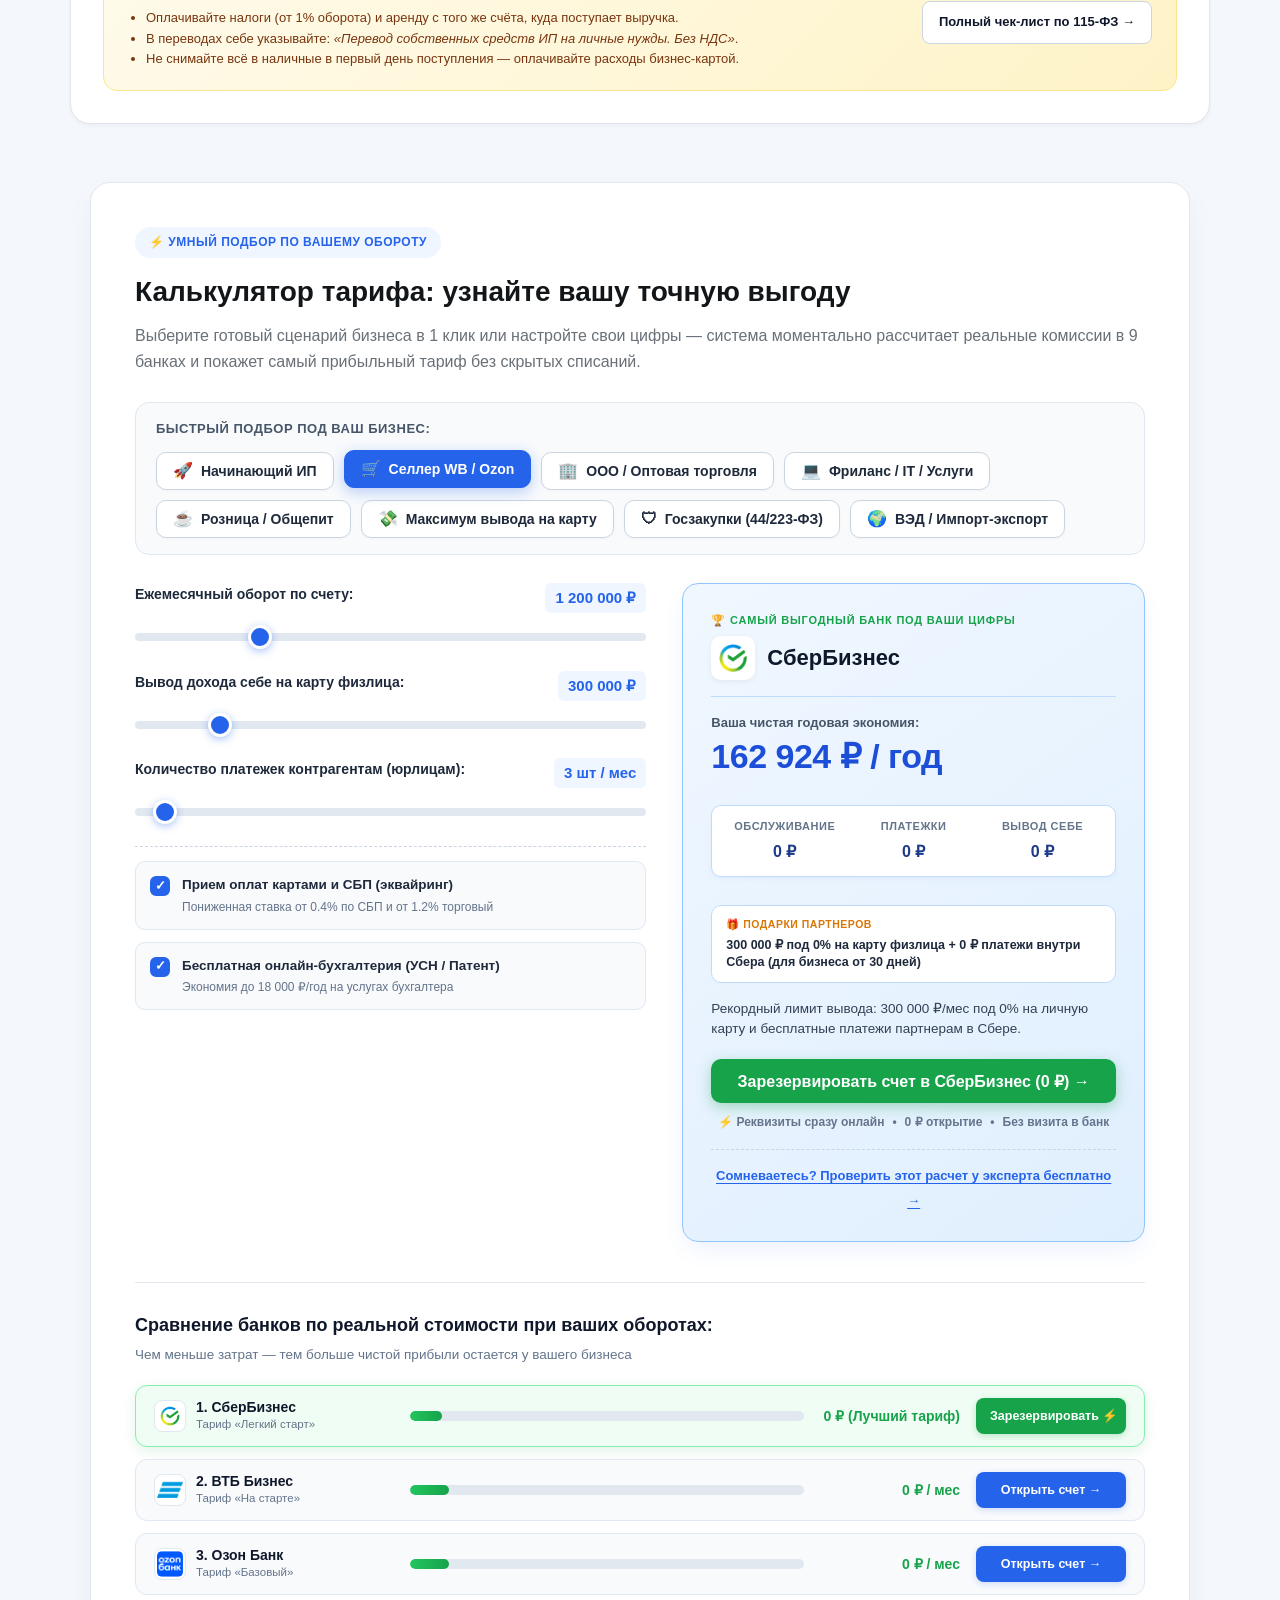
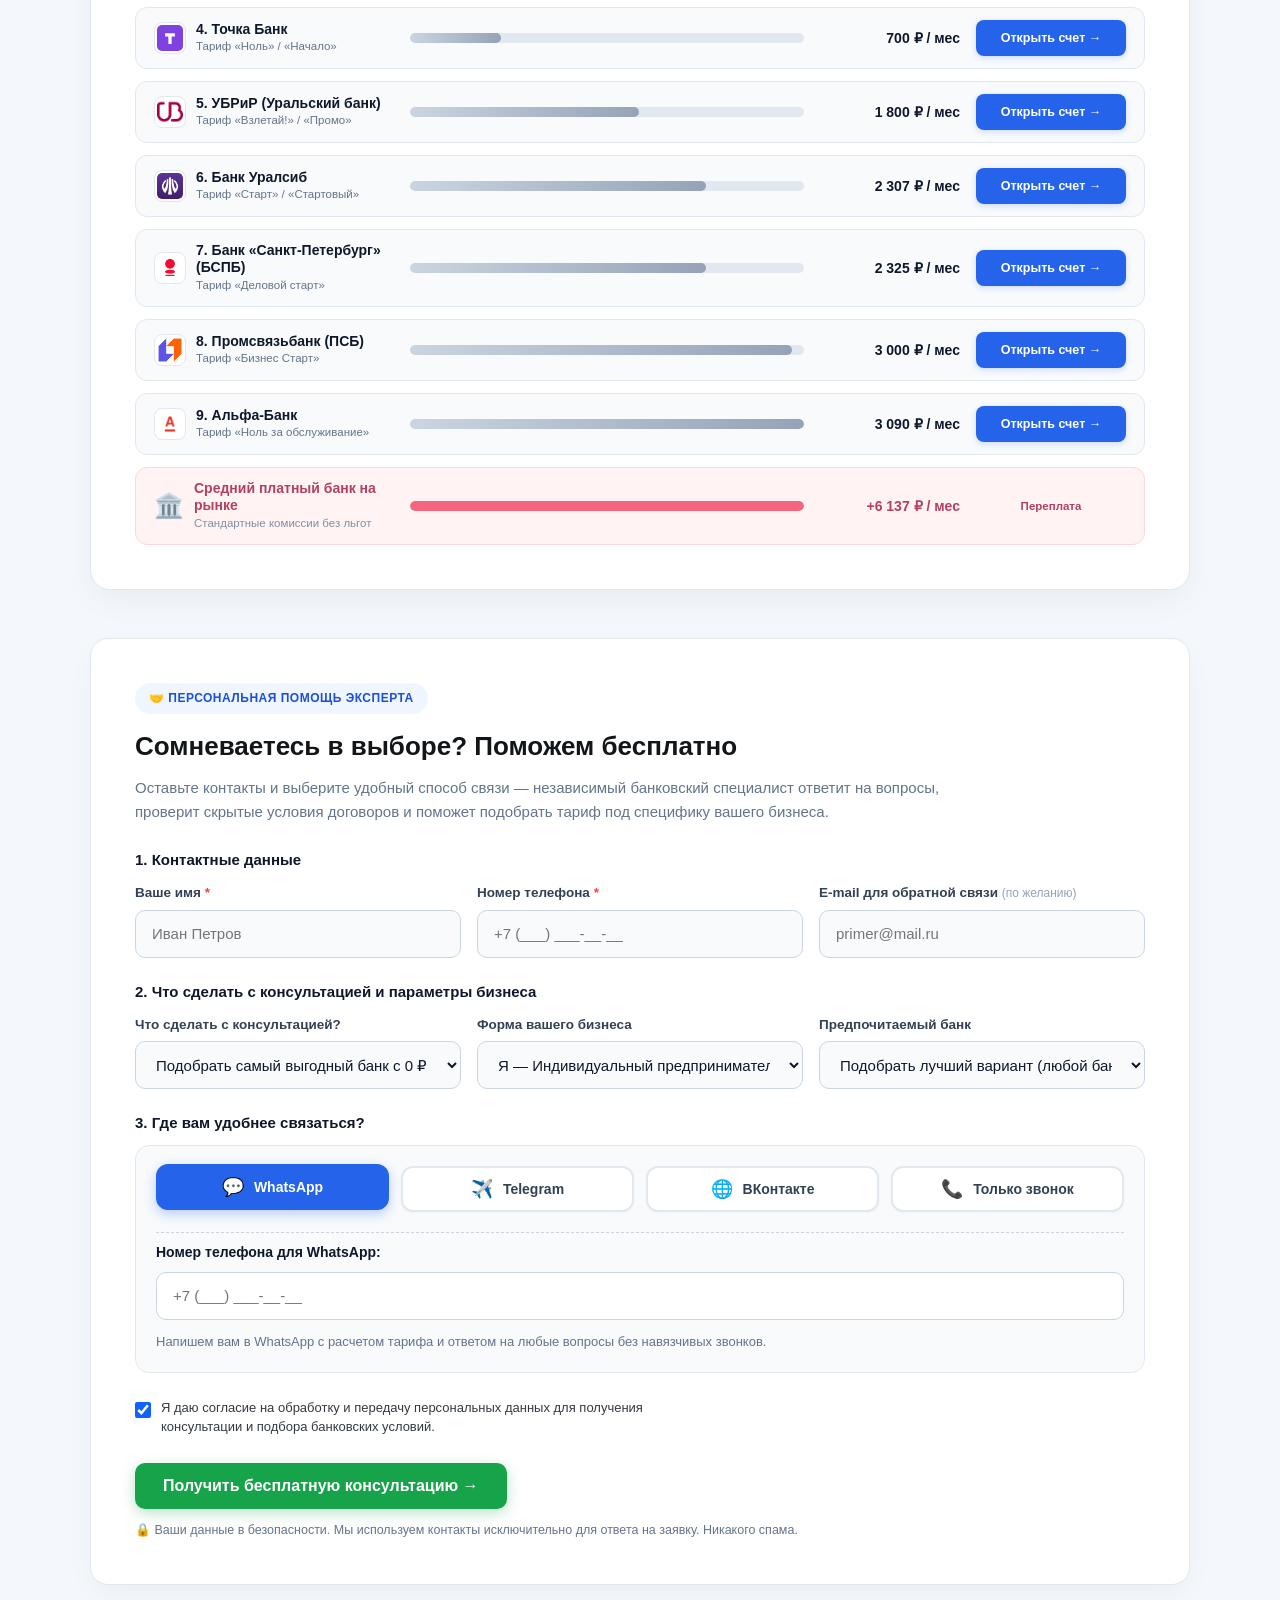
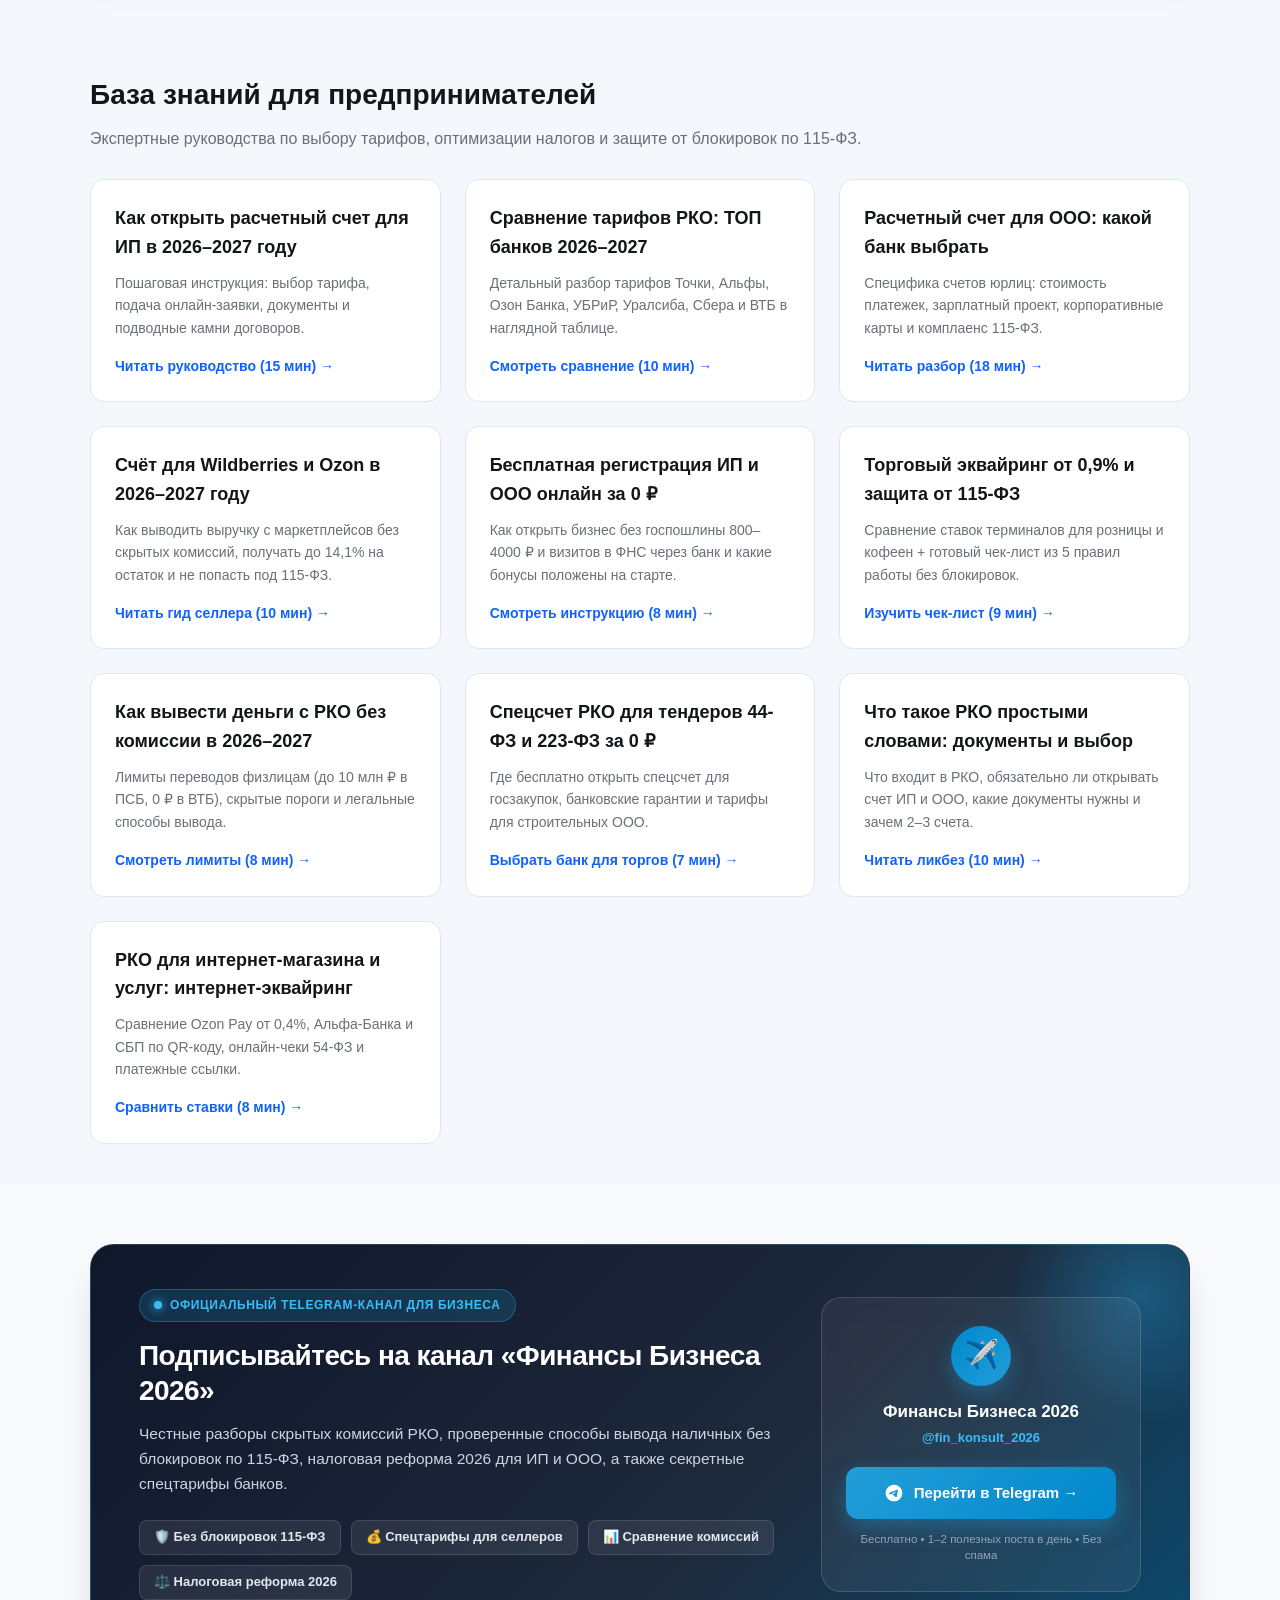
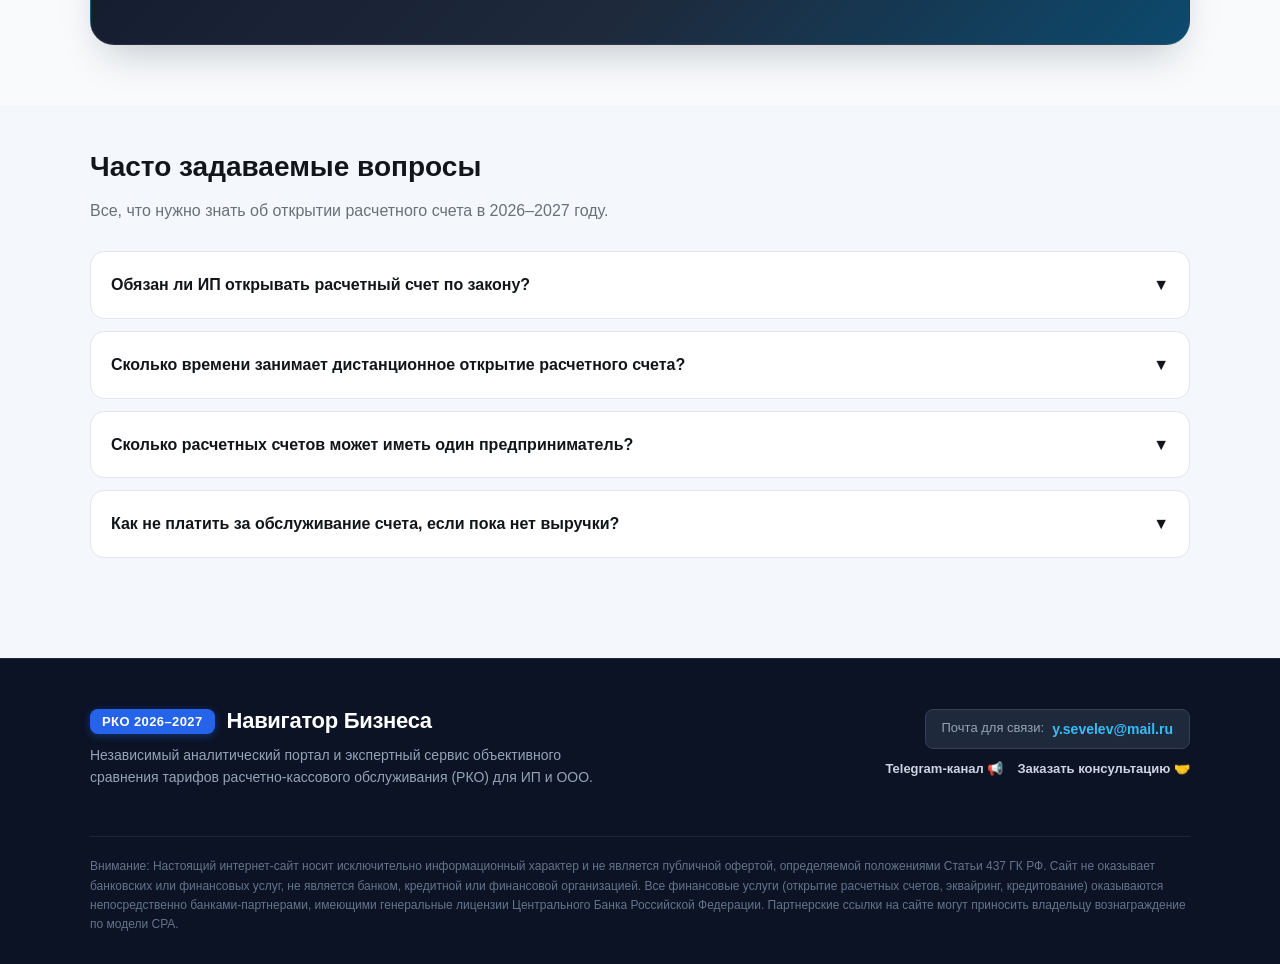
==== commit 8f7ff5c6: "SEO update: index.html" ====
--- a/index.html
+++ b/index.html
@@ -5,6 +5,7 @@
     <meta name="viewport" content="width=device-width, initial-scale=1.0">
     <title>ТОП-9 Банков для открытия расчетного счета (РКО) 2026–2027: ИП и ООО</title>
     <meta name="description" content="Честное сравнение тарифов РКО для ИП и ООО в 2026–2027 году. Открытие за 0 ₽, бесплатная онлайн-бухгалтерия, переводы без комиссии. Калькулятор выгоды и бонусы до 360 000 ₽.">
+    <link rel="canonical" href="https://rkonavigator.ru/">
 
     <!-- Yandex.Metrika counter -->
     <script type="text/javascript">
@@ -27,6 +28,7 @@
     <!-- Open Graph (красивые превью в Telegram, VK, WhatsApp) -->
     <meta property="og:type" content="website">
     <meta property="og:locale" content="ru_RU">
+    <meta property="og:url" content="https://rkonavigator.ru/">
     <meta property="og:site_name" content="РКО Навигатор Бизнеса 2026–2027">
     <meta property="og:title" content="ТОП-9 Банков для расчётного счёта (РКО) 2026–2027: ИП и ООО">
     <meta property="og:description" content="Сравнение тарифов Озон Банка, Альфы, ВТБ, Сбера, Точки и др.: обслуживание 0 ₽, вывод без комиссии, эквайринг от 0,9% и калькулятор выгоды.">
@@ -385,15 +387,27 @@
                             </div>
                         </div>
 
-                        <!-- БЛОК ТОРГОВОГО ЭКВАЙРИНГА ОЗОН БАНКА -->
+                        <!-- БЛОК ЭКВАЙРИНГА ОЗОН БАНКА (ТОРГОВЫЙ + ИНТЕРНЕТ) -->
                         <div class="acquiring-promo-box">
                             <div class="acq-info">
                                 <span class="acq-tag">💳 ТОРГОВЫЙ ЭКВАЙРИНГ & ПРОДВИЖЕНИЕ В OZON</span>
                                 <h4>Торговый эквайринг: комиссия от 0,4% + 1-й месяц бесплатно и реклама в экосистеме Ozon</h4>
-                                <p>Комплекс для розницы, интернет-магазинов и селлеров. Зачисление по СБП за 15 минут, бесплатная доставка терминала (курьером или в любой ПВЗ Ozon по всей РФ, включая Крым). Продвижение бизнеса в сервисе «Места рядом» на экранах ПВЗ и в приложении Ozon!</p>
+                                <p>Комплекс для розницы и офлайн-точек. Зачисление по СБП за 15 минут, бесплатная доставка терминала (курьером или в любой ПВЗ Ozon по всей РФ, включая Крым). Продвижение бизнеса в сервисе «Места рядом» на экранах ПВЗ и в приложении Ozon!</p>
                             </div>
                             <a href="#" class="btn-acquiring" data-bank="ozon" data-action="acquiring" target="_blank" rel="sponsored nofollow">
-                                Подключить эквайринг Озон от 0,4% →
+                                Подключить торговый эквайринг (от 0,4%) →
+                            </a>
+                        </div>
+
+                        <!-- БЛОК ИНТЕРНЕТ-ЭКВАЙРИНГА ОЗОН БАНКА -->
+                        <div class="acquiring-promo-box" style="margin-top: 15px; border-left-color: #005bff;">
+                            <div class="acq-info">
+                                <span class="acq-tag" style="color: #005bff;">🌐 ИНТЕРНЕТ-ЭКВАЙРИНГ ДЛЯ САЙТОВ И СОЦСЕТЕЙ</span>
+                                <h4>Ozon Pay: онлайн-оплата от 0,4% + интеграция с доставкой Ozon и чеки по 54-ФЗ</h4>
+                                <p>Оплата в 1 клик для 65 млн покупателей Ozon с сохранёнными картами. Готовые модули для популярных CMS, приём платежей по ссылкам в мессенджерах, авторассрочка в чекауте и выбор ПВЗ Ozon прямо в окне оплаты!</p>
+                            </div>
+                            <a href="#" class="btn-acquiring" style="background: linear-gradient(135deg, #005bff 0%, #0040b3 100%);" data-bank="ozon" data-action="internet_acquiring" target="_blank" rel="sponsored nofollow">
+                                Подключить интернет-эквайринг Ozon Pay →
                             </a>
                         </div>
                     </div>
@@ -1384,6 +1398,38 @@
                     </div>
                     <span class="article-link">Изучить чек-лист (9 мин) →</span>
                 </a>
+
+                <a href="articles/vyvod-deneg-bez-komissii.html" class="article-card">
+                    <div>
+                        <h4>Как вывести деньги с РКО без комиссии в 2026–2027</h4>
+                        <p>Лимиты переводов физлицам (до 10 млн ₽ в ПСБ, 0 ₽ в ВТБ), скрытые пороги и легальные способы вывода.</p>
+                    </div>
+                    <span class="article-link">Смотреть лимиты (8 мин) →</span>
+                </a>
+
+                <a href="articles/specschet-44fz-223fz.html" class="article-card">
+                    <div>
+                        <h4>Спецсчет РКО для тендеров 44-ФЗ и 223-ФЗ за 0 ₽</h4>
+                        <p>Где бесплатно открыть спецсчет для госзакупок, банковские гарантии и тарифы для строительных ООО.</p>
+                    </div>
+                    <span class="article-link">Выбрать банк для торгов (7 мин) →</span>
+                </a>
+
+                <a href="articles/chto-takoe-rko-vybor-banka.html" class="article-card">
+                    <div>
+                        <h4>Что такое РКО простыми словами: документы и выбор</h4>
+                        <p>Что входит в РКО, обязательно ли открывать счет ИП и ООО, какие документы нужны и зачем 2–3 счета.</p>
+                    </div>
+                    <span class="article-link">Читать ликбез (10 мин) →</span>
+                </a>
+
+                <a href="articles/rko-dlya-internet-magazina-uslug.html" class="article-card">
+                    <div>
+                        <h4>РКО для интернет-магазина и услуг: интернет-эквайринг</h4>
+                        <p>Сравнение Ozon Pay от 0,4%, Альфа-Банка и СБП по QR-коду, онлайн-чеки 54-ФЗ и платежные ссылки.</p>
+                    </div>
+                    <span class="article-link">Сравнить ставки (8 мин) →</span>
+                </a>
             </div>
         </div>
     </section>
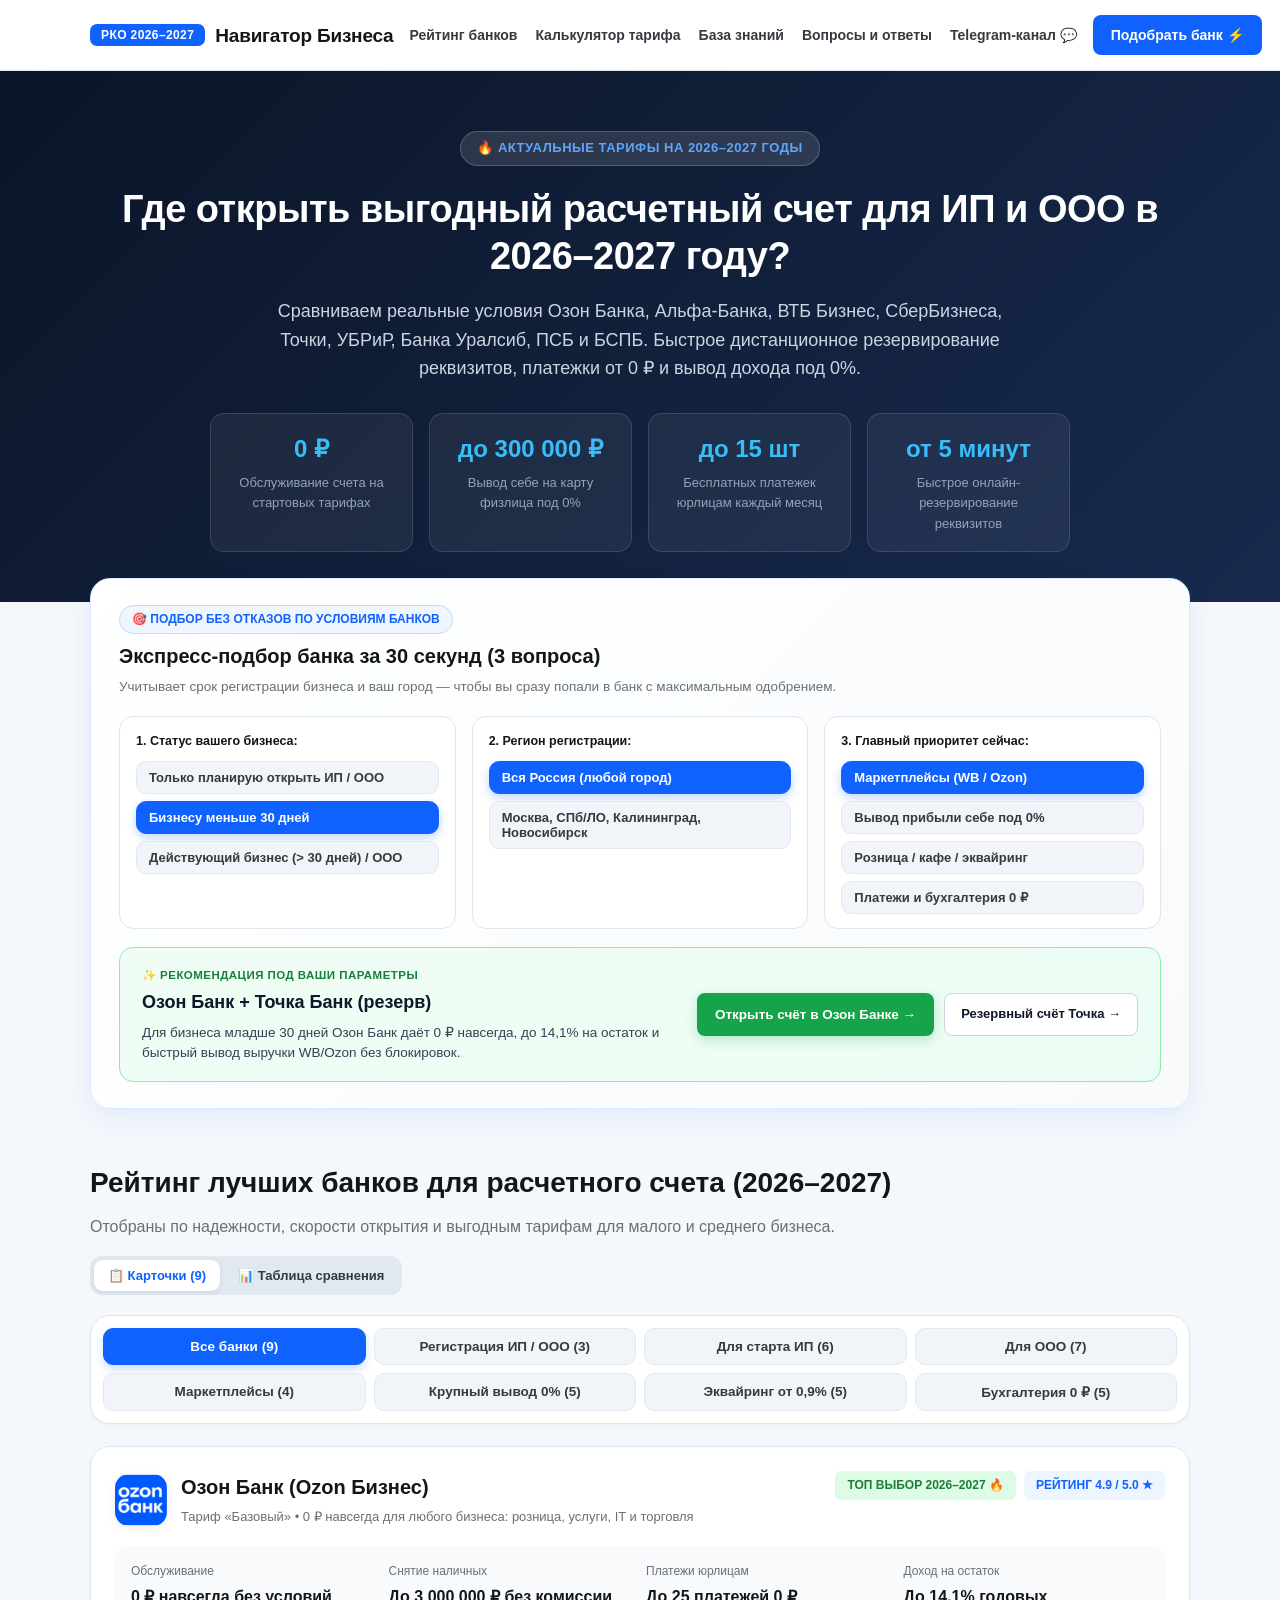
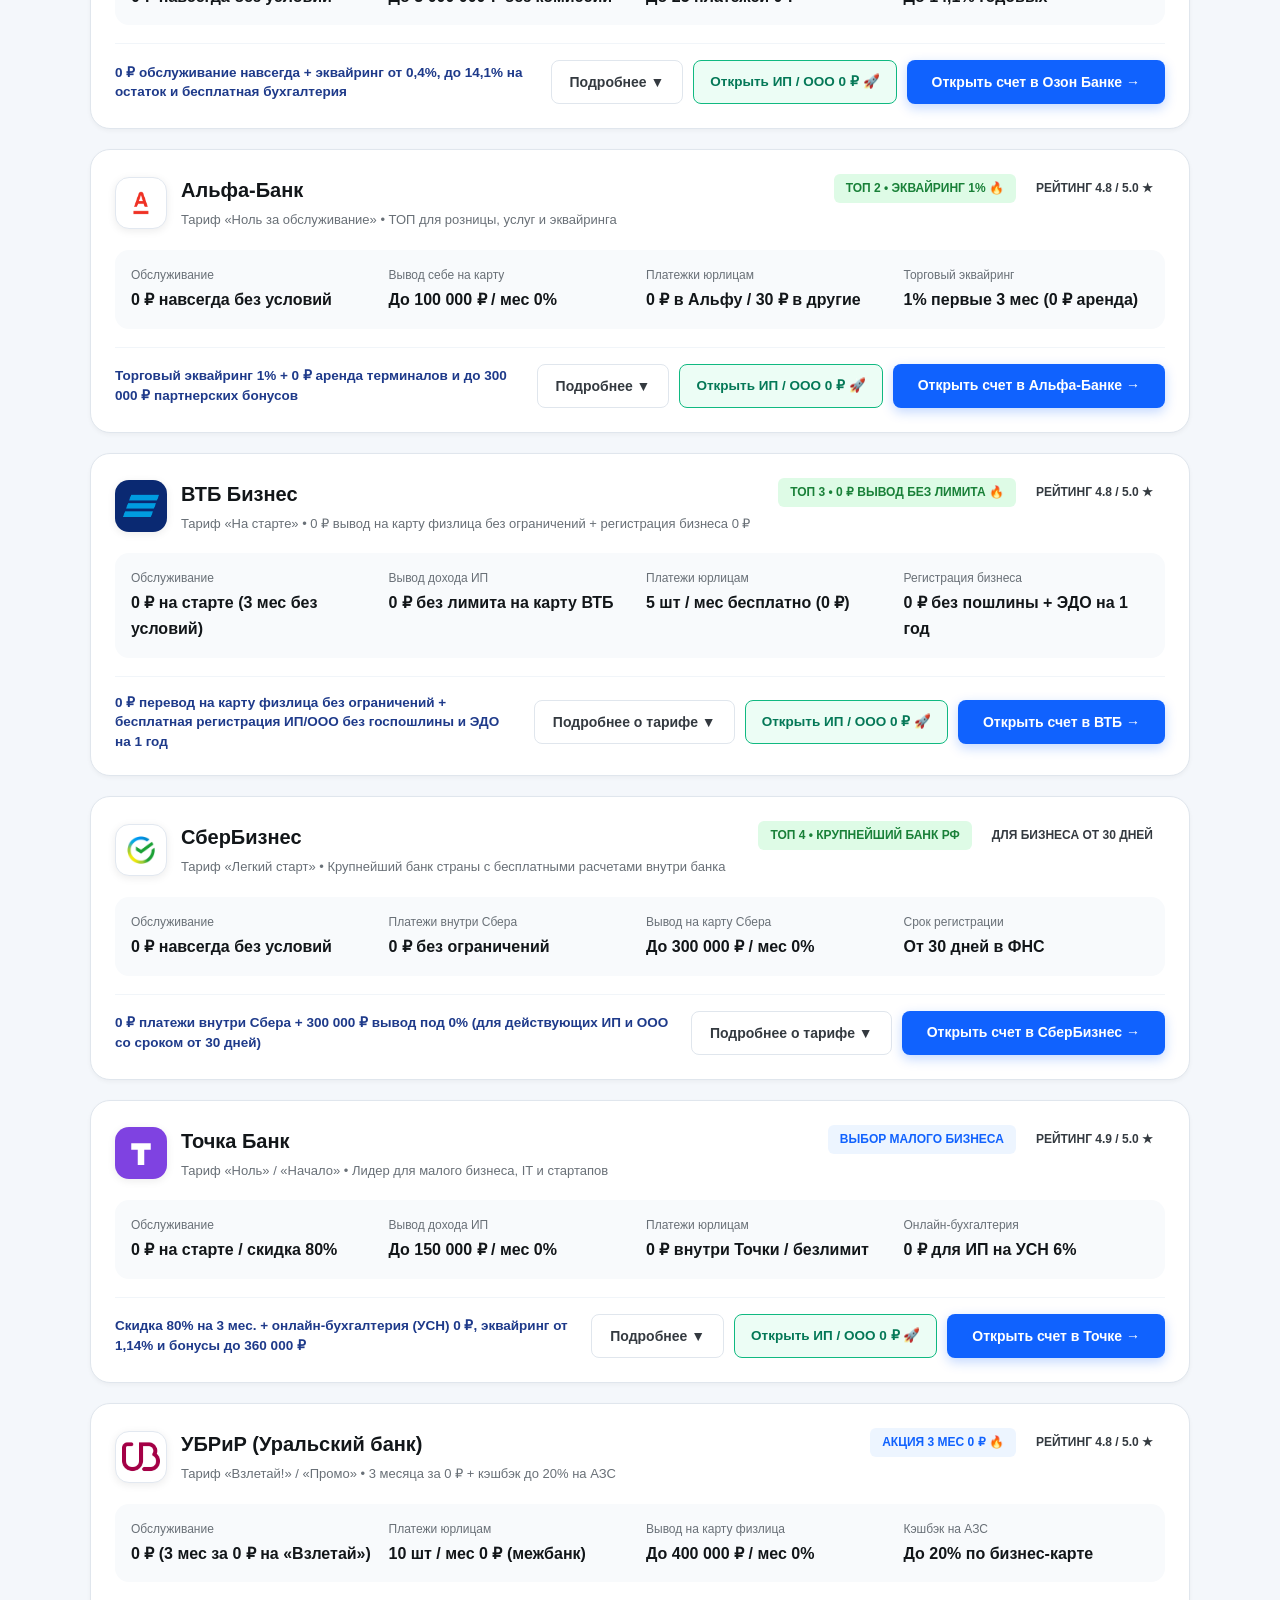
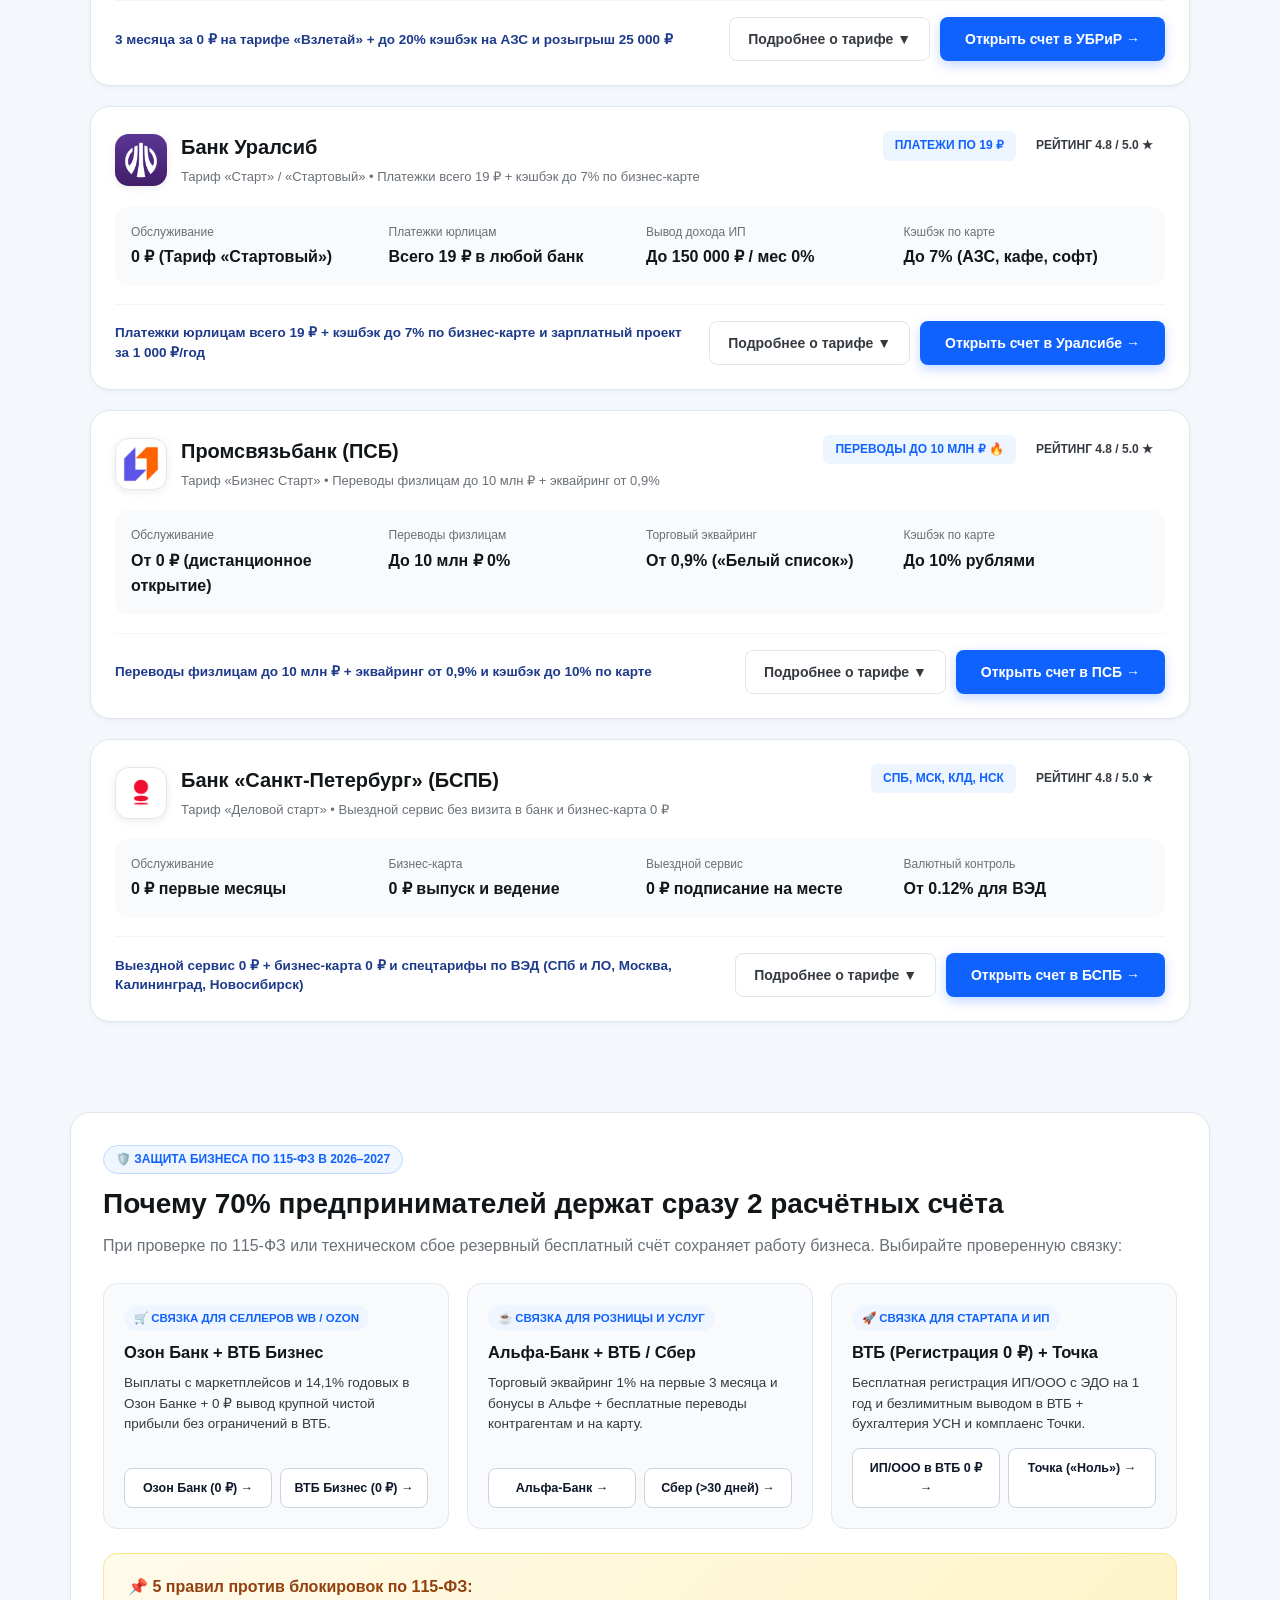
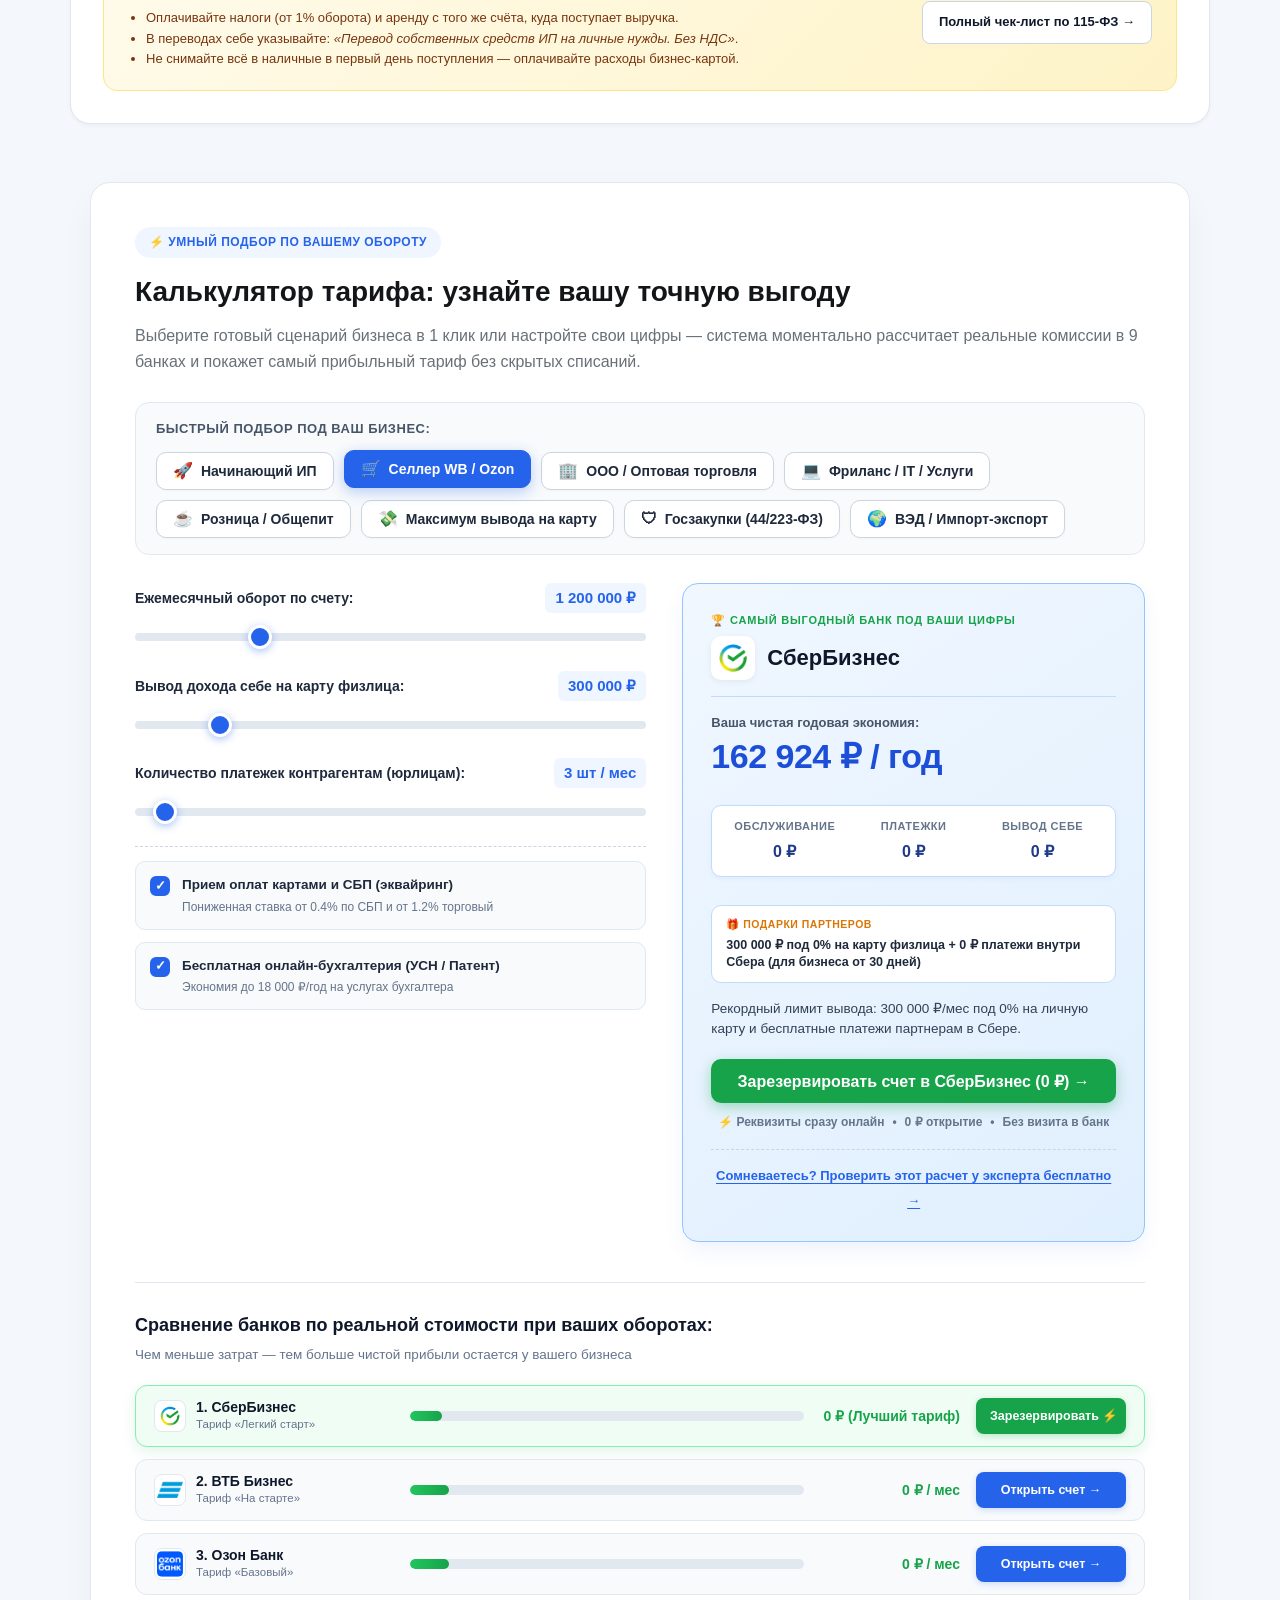
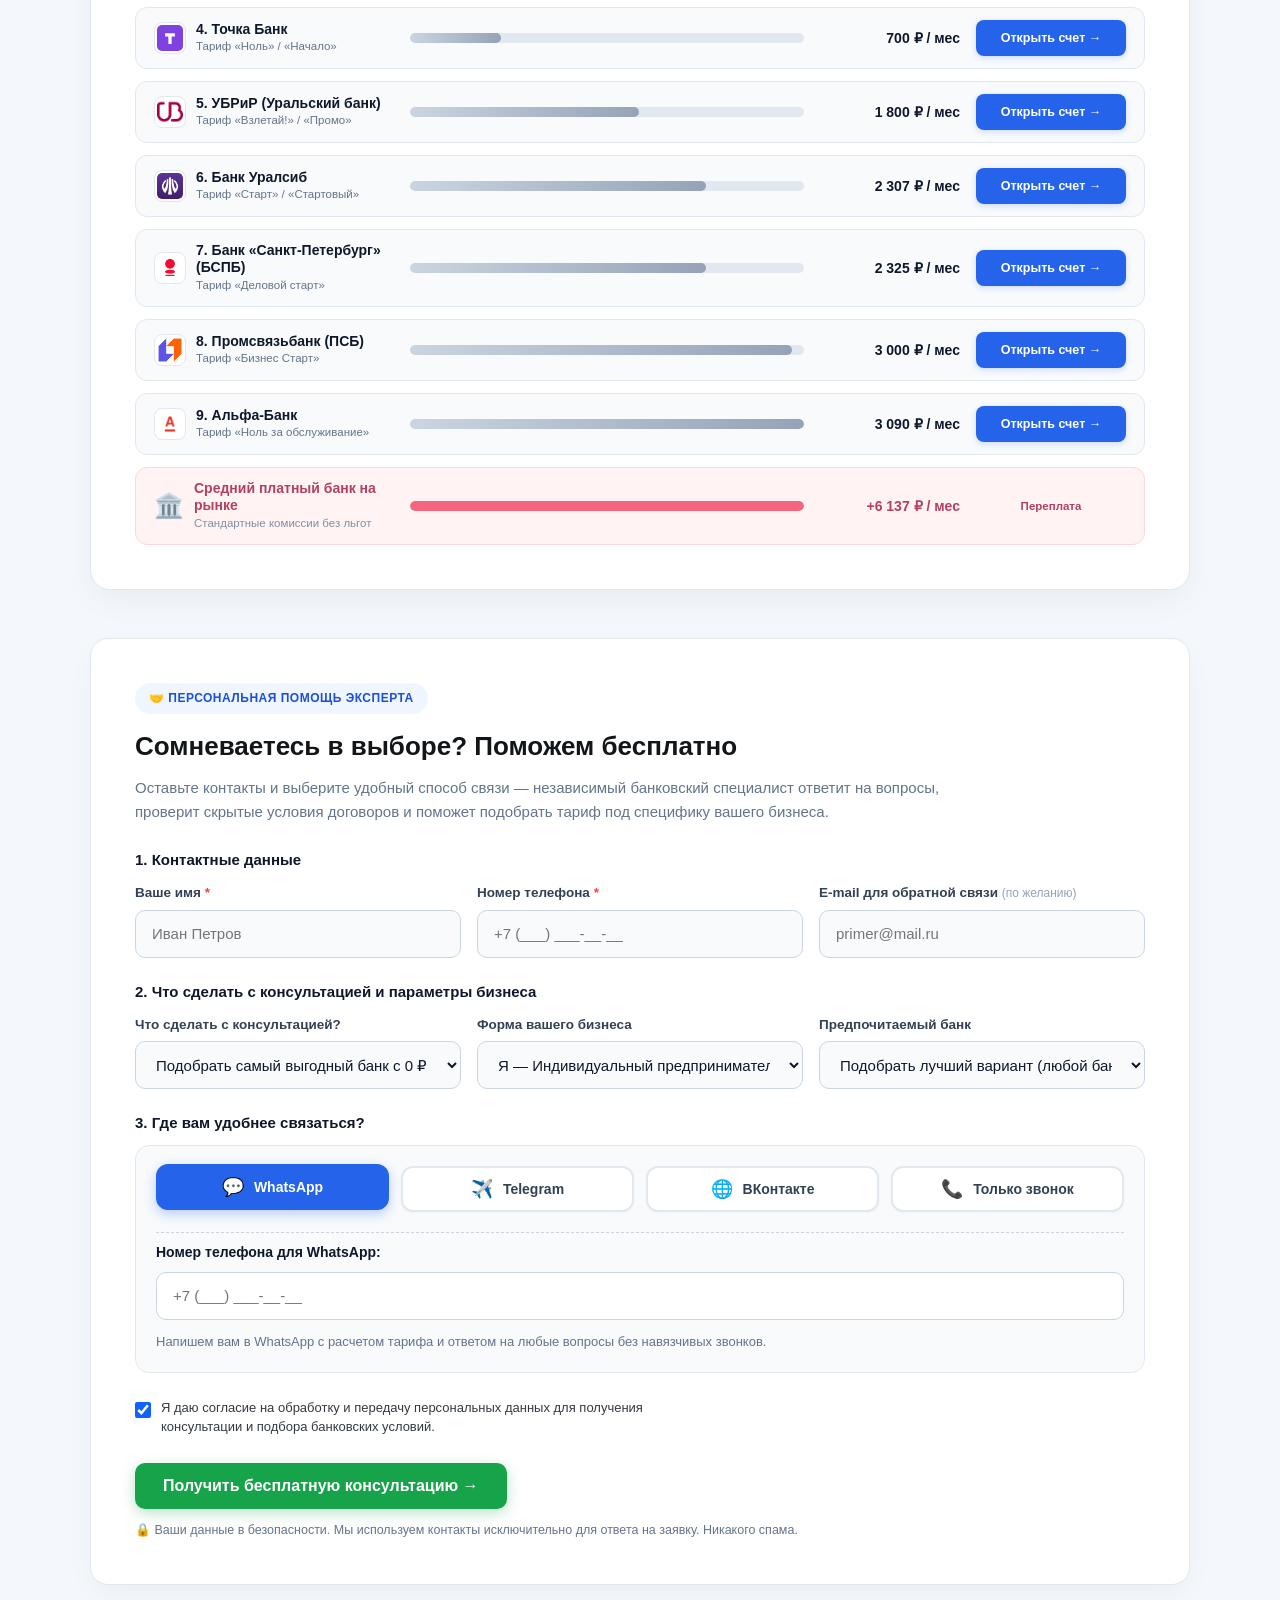
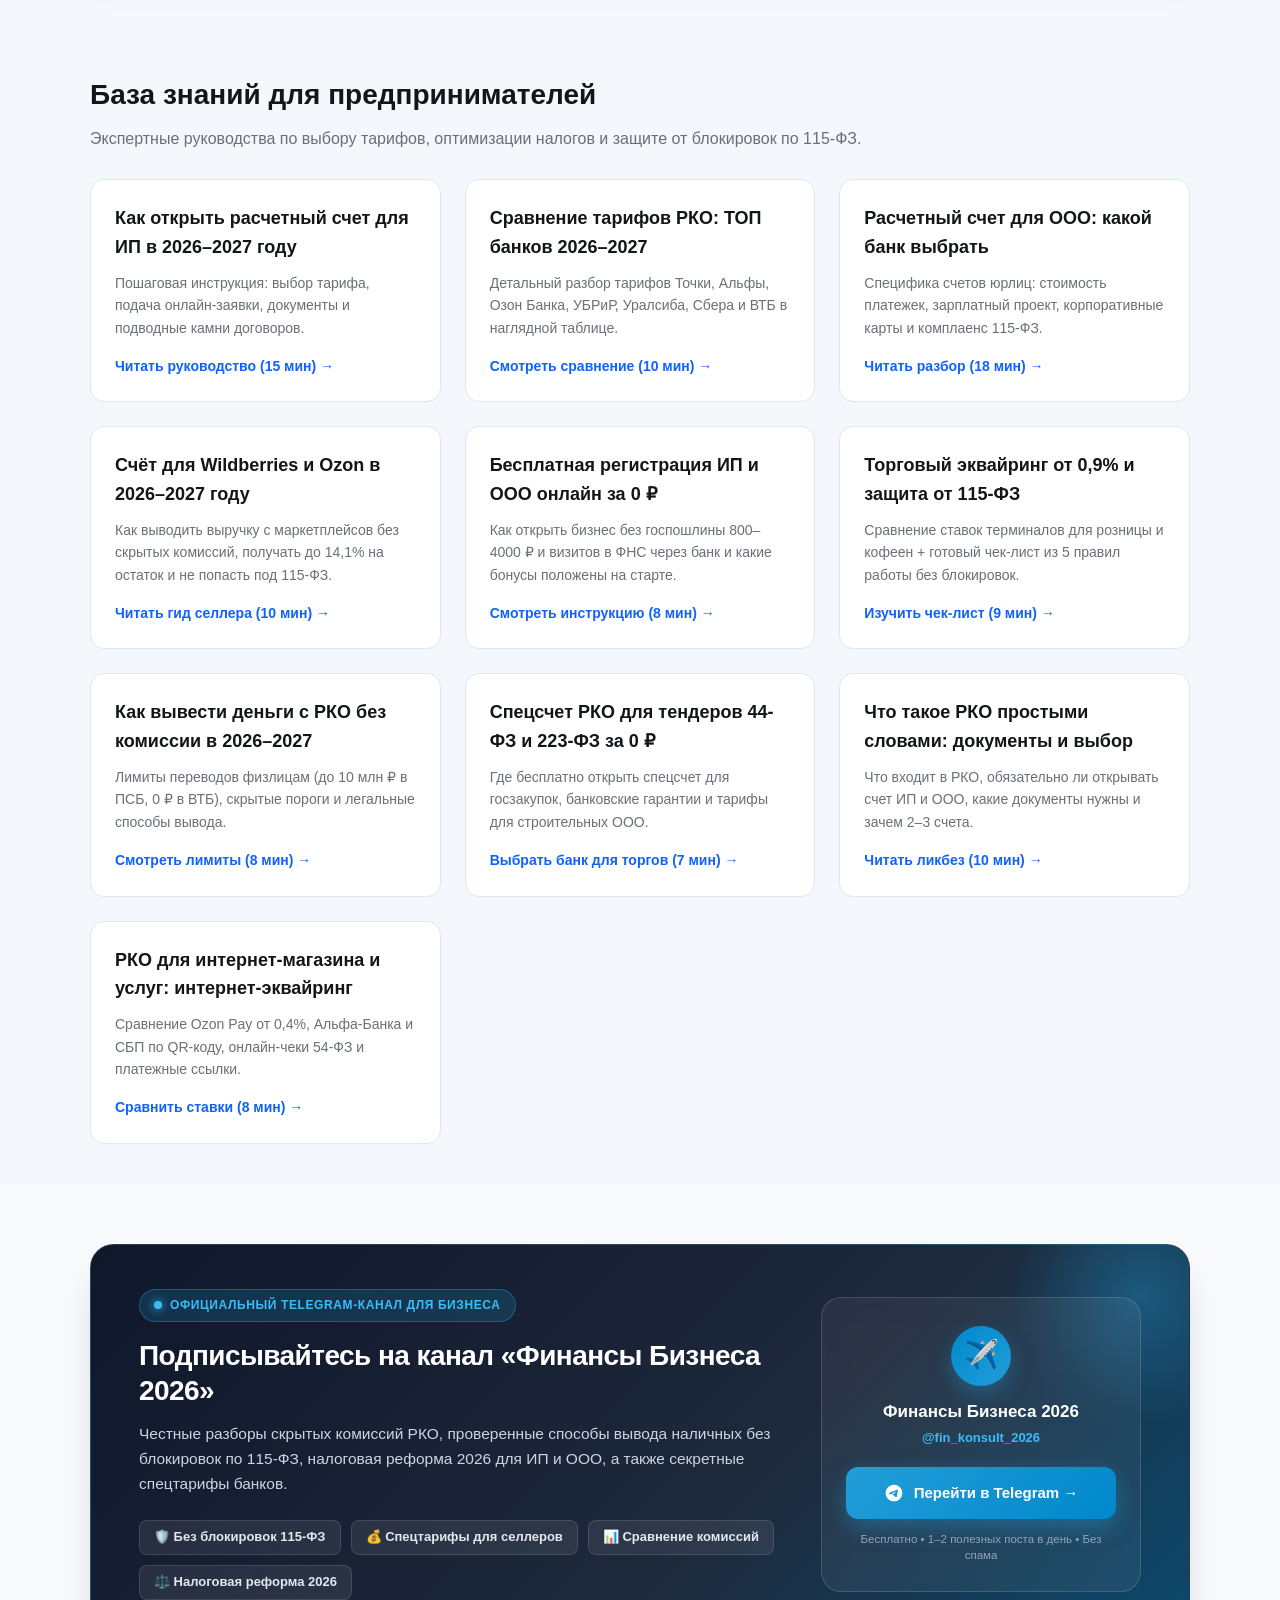
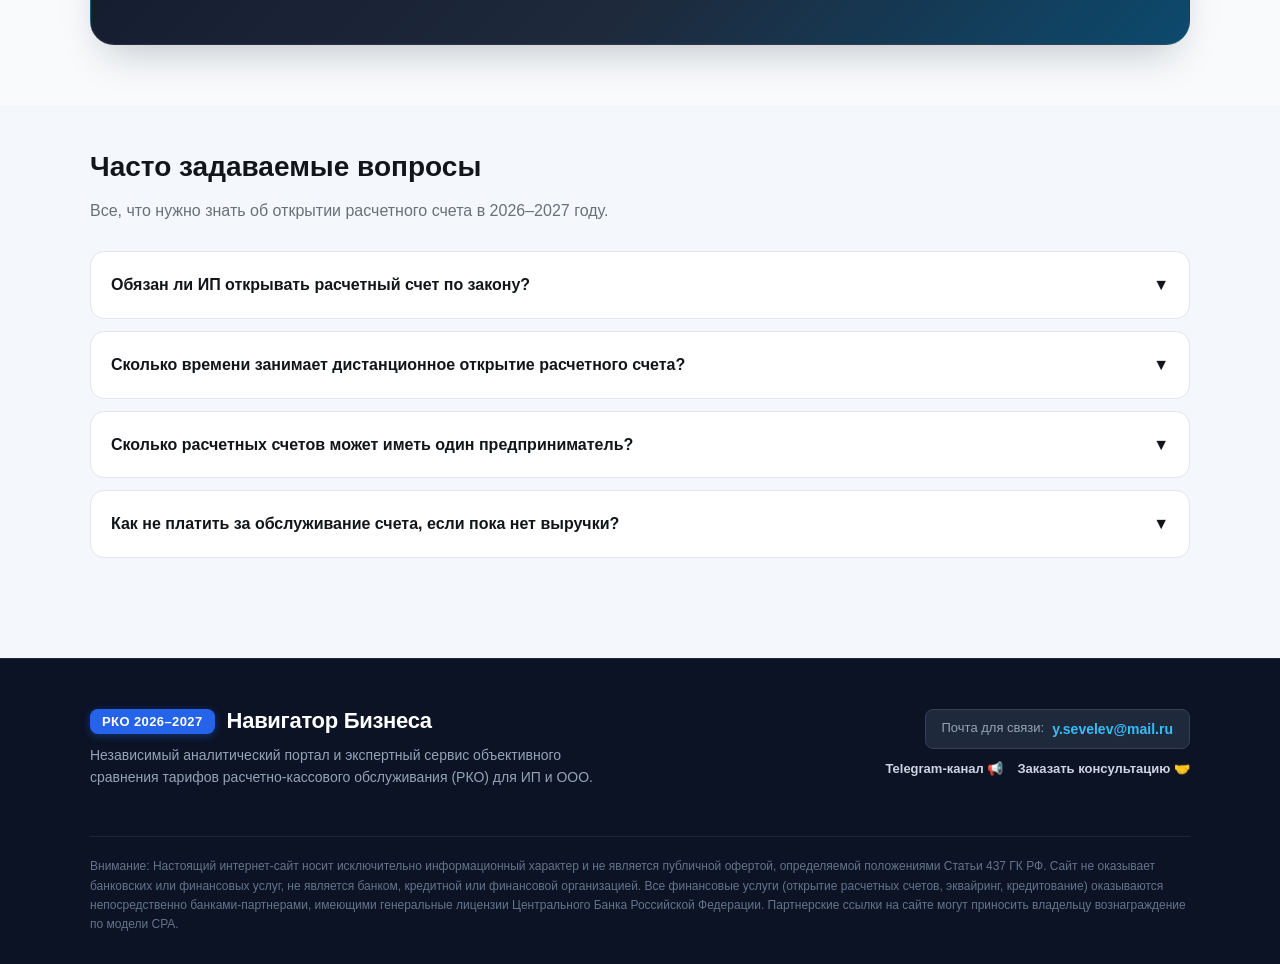
==== commit 73c5cff1: "Cache-bust and tighten mobile layout in index.html" ====
--- a/index.html
+++ b/index.html
@@ -97,7 +97,7 @@
     </script>
     
     <!-- Стили -->
-    <link rel="stylesheet" href="css/style.css">
+    <link rel="stylesheet" href="css/style.css?v=20261128">
 
     <!-- Фавиконка -->
     <link rel="icon" href="data:image/svg+xml,<svg xmlns='http://www.w3.org/2000/svg' viewBox='0 0 100 100'><text y='.9em' font-size='90'>🏦</text></svg>">
--- a/css/style.css
+++ b/css/style.css
@@ -717,7 +717,7 @@
 
 .calc-grid {
     display: grid;
-    grid-template-columns: 1.05fr 0.95fr;
+    grid-template-columns: minmax(0, 1.05fr) minmax(0, 0.95fr);
     gap: 36px;
     margin-top: 10px;
 }
@@ -726,11 +726,15 @@
     display: flex;
     flex-direction: column;
     gap: 22px;
+    min-width: 0;
 }
 
 .control-group label {
     display: flex;
     justify-content: space-between;
+    align-items: center;
+    flex-wrap: wrap;
+    gap: 6px;
     font-size: 14px;
     font-weight: 700;
     margin-bottom: 10px;
@@ -744,6 +748,7 @@
     background: #eff6ff;
     padding: 3px 10px;
     border-radius: 6px;
+    white-space: nowrap;
 }
 
 .range-slider {
@@ -832,6 +837,7 @@
     display: flex;
     flex-direction: column;
     gap: 2px;
+    min-width: 0;
 }
 
 .addon-text strong {
@@ -854,6 +860,7 @@
     flex-direction: column;
     box-shadow: 0 10px 25px -5px rgba(37, 99, 235, 0.1);
     position: relative;
+    min-width: 0;
 }
 
 .calc-winner-header {
@@ -1163,7 +1170,7 @@
 
 @media (max-width: 900px) {
     .calc-grid {
-        grid-template-columns: 1fr;
+        grid-template-columns: minmax(0, 1fr);
     }
     .calc-bar-row {
         grid-template-columns: 1fr 1fr;
@@ -1184,6 +1191,31 @@
     .persona-chip {
         width: 100%;
         justify-content: flex-start;
+    }
+    .calc-result-box {
+        padding: 20px 16px;
+    }
+    .calc-winner-name {
+        font-size: 19px;
+    }
+    .calc-savings-number {
+        font-size: 28px;
+    }
+    .calc-breakdown {
+        grid-template-columns: repeat(3, minmax(0, 1fr));
+        padding: 10px 8px;
+        gap: 6px;
+    }
+    .calc-breakdown-label {
+        font-size: 9.5px;
+        letter-spacing: 0.2px;
+    }
+    .calc-breakdown-val {
+        font-size: 14px;
+    }
+    .btn-calc-cta {
+        font-size: 14.5px;
+        padding: 12px 14px;
     }
     .calc-bar-row {
         display: flex;
@@ -1730,7 +1762,7 @@
     .hero { padding: 40px 0 40px; }
     .hero h1 { font-size: 26px; }
     .hero p { font-size: 15px; }
-    .calc-grid { grid-template-columns: 1fr; gap: 24px; }
+    .calc-grid { grid-template-columns: minmax(0, 1fr); gap: 24px; }
     .details-grid { grid-template-columns: 1fr; }
     .card-action-bar {
         flex-direction: column;
@@ -1789,17 +1821,28 @@
     }
     .logo {
         gap: 6px;
+        min-width: 0;
+        flex-shrink: 1;
     }
     .logo-badge {
-        font-size: 10px;
-        padding: 3px 6px;
+        font-size: 9.5px;
+        padding: 3px 5px;
     }
     .logo-text {
-        font-size: 13.5px;
+        font-size: 12.5px;
+        overflow: hidden;
+        text-overflow: ellipsis;
     }
     .header-cta {
-        font-size: 11px;
-        padding: 6px 9px;
+        font-size: 10.5px;
+        padding: 5px 8px;
+    }
+    .calc-breakdown-label {
+        font-size: 8.5px;
+        letter-spacing: 0;
+    }
+    .calc-breakdown-val {
+        font-size: 13px;
     }
 }
 
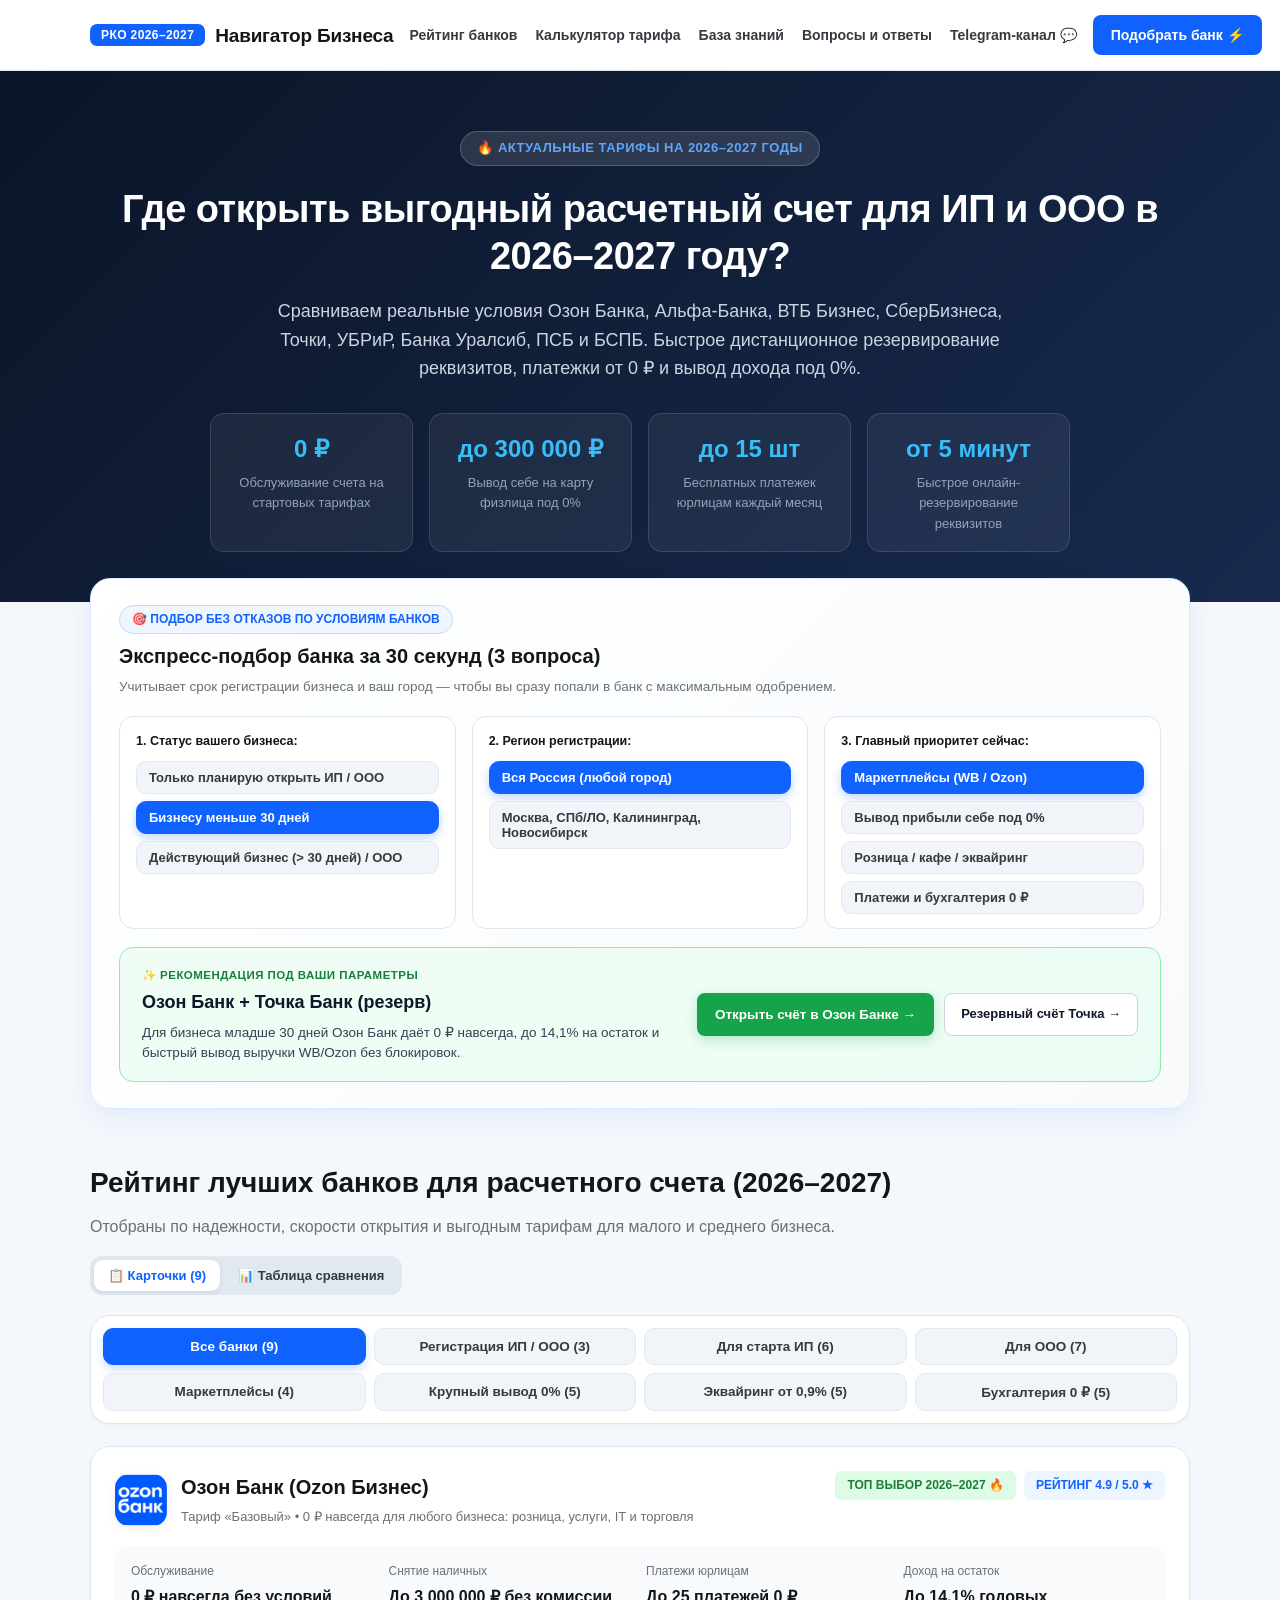
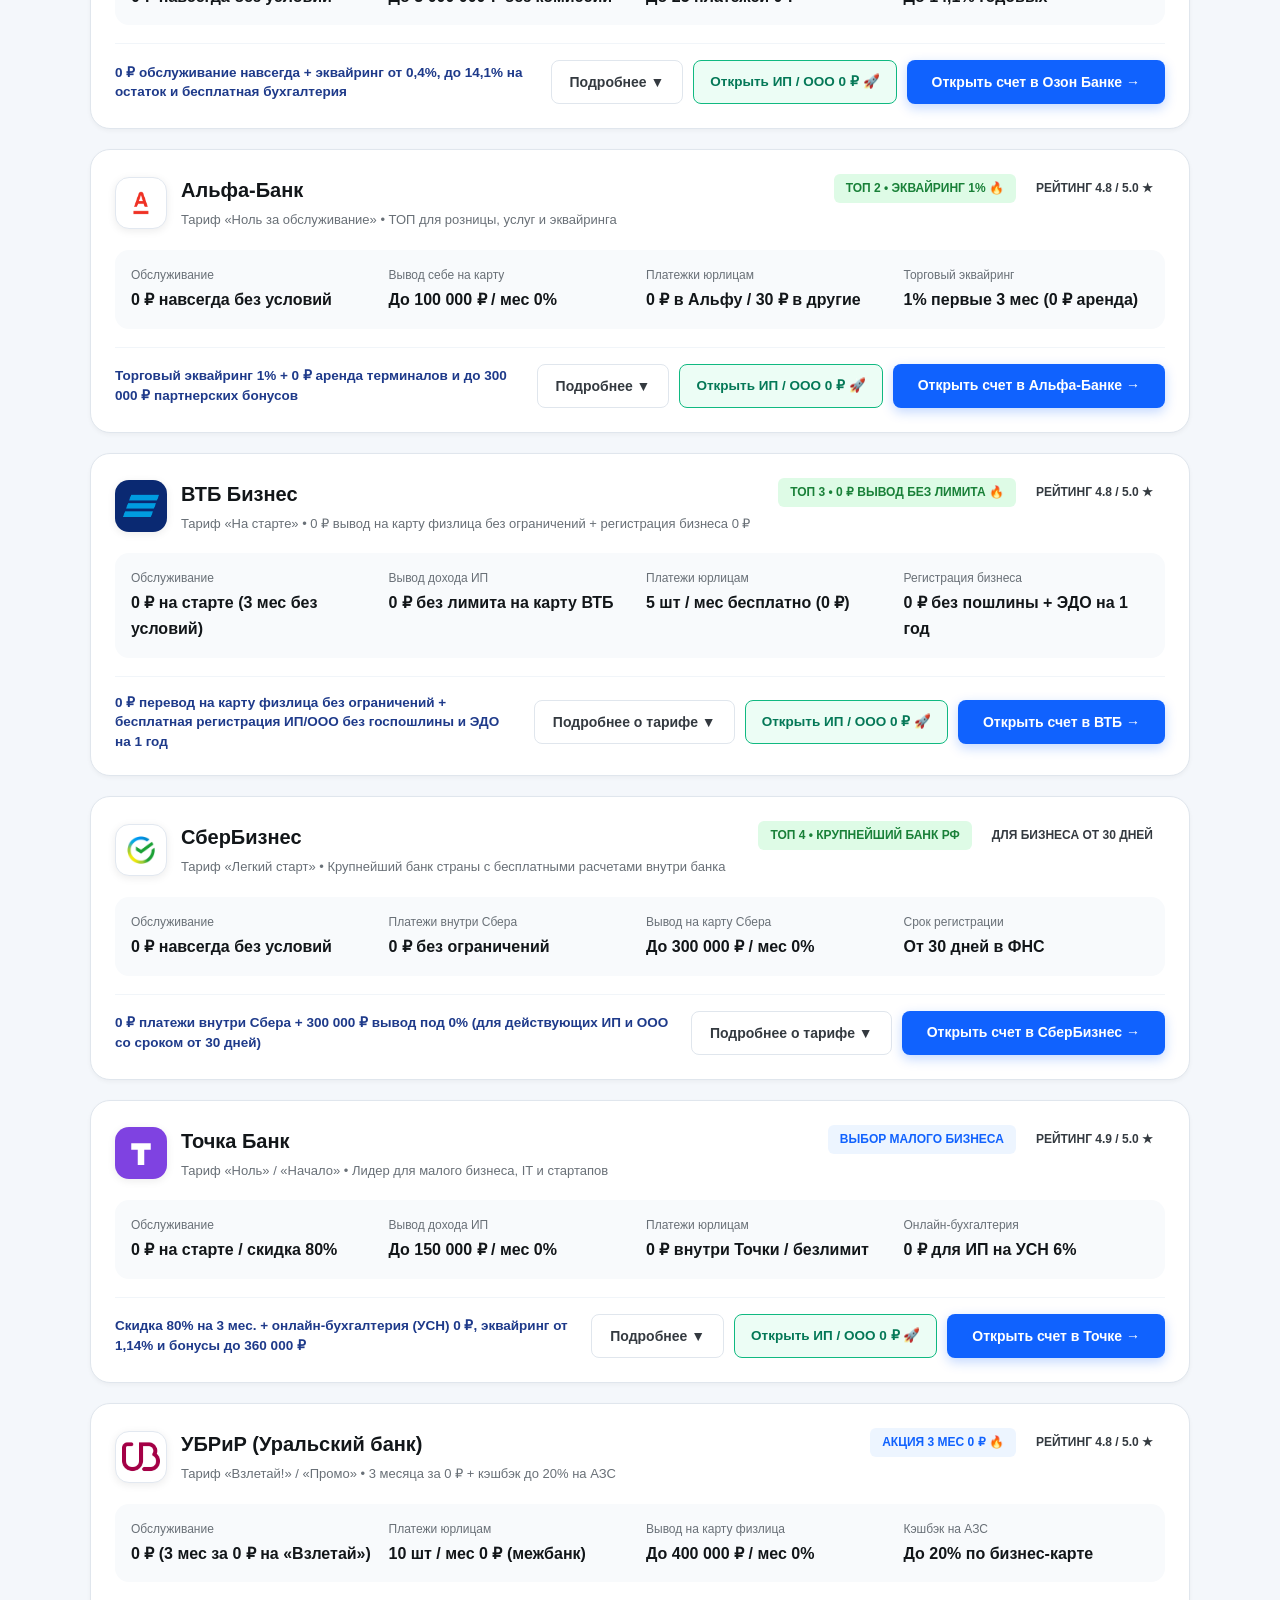
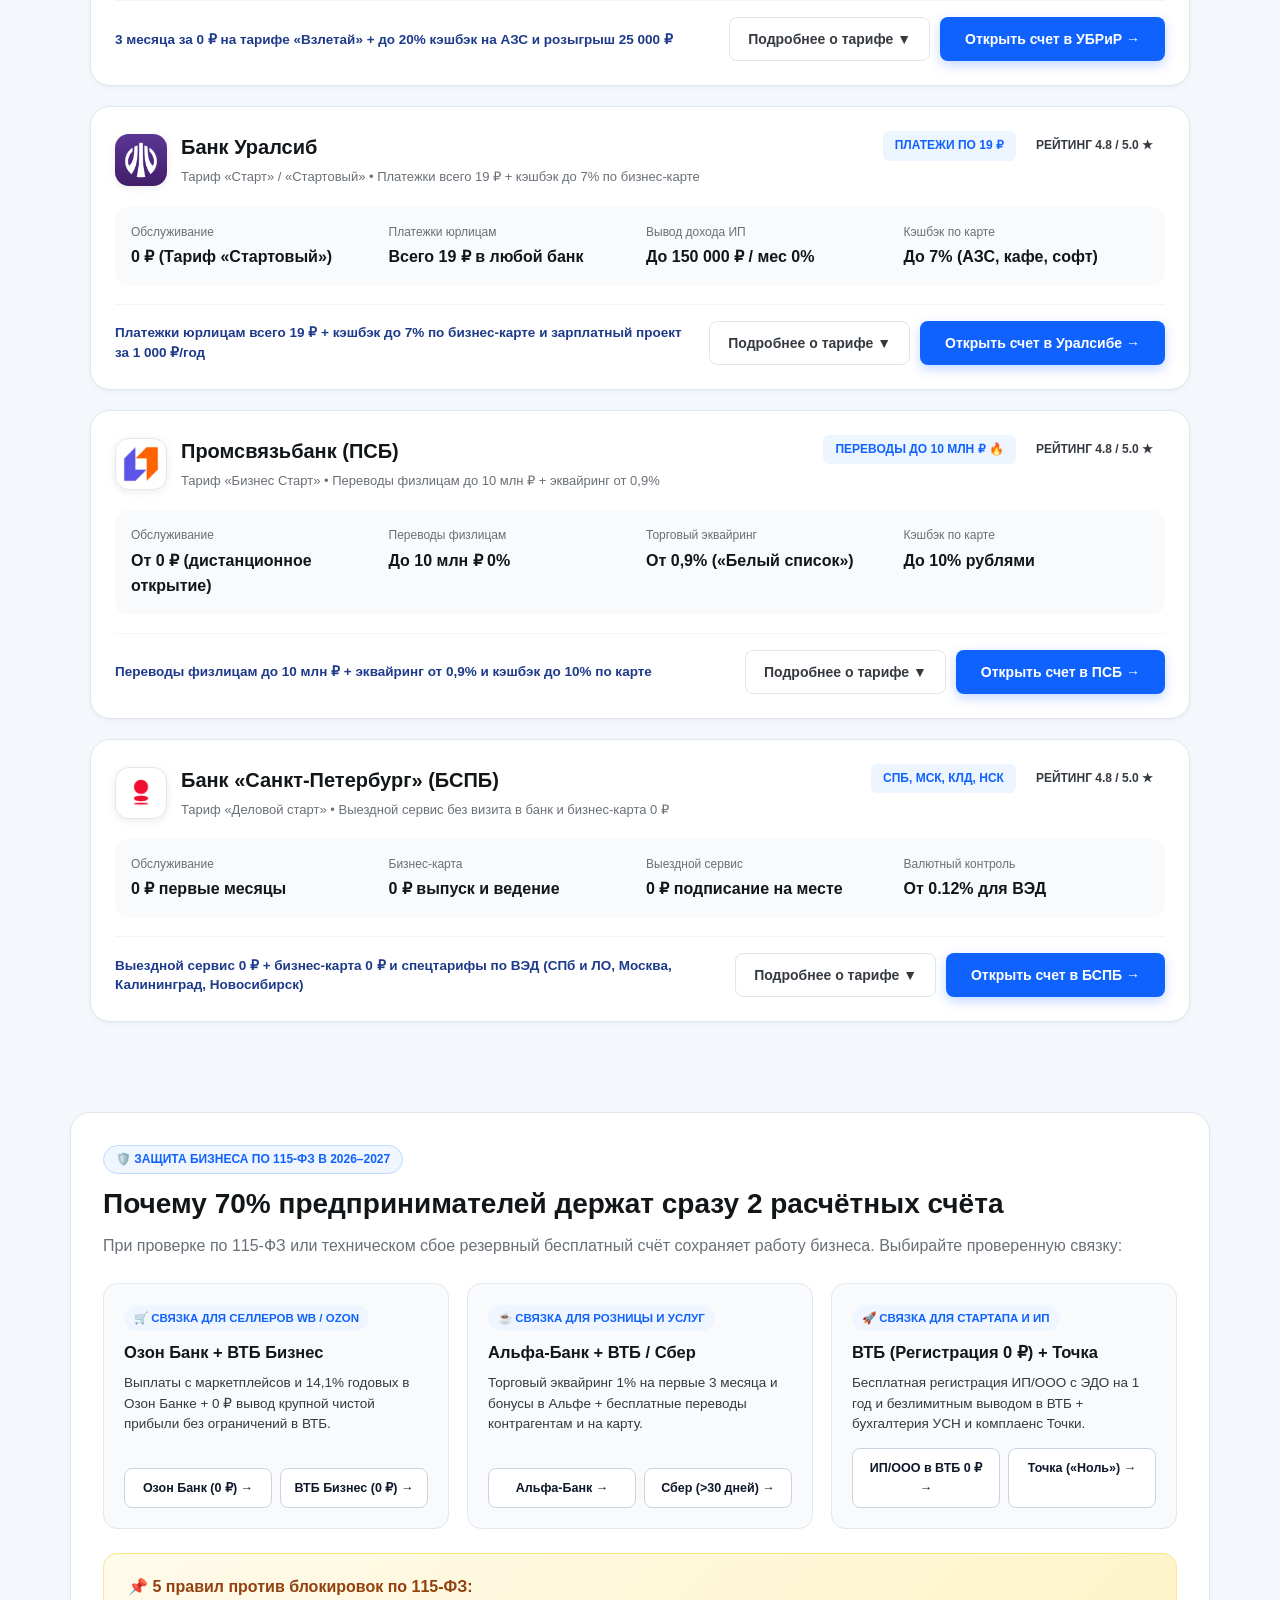
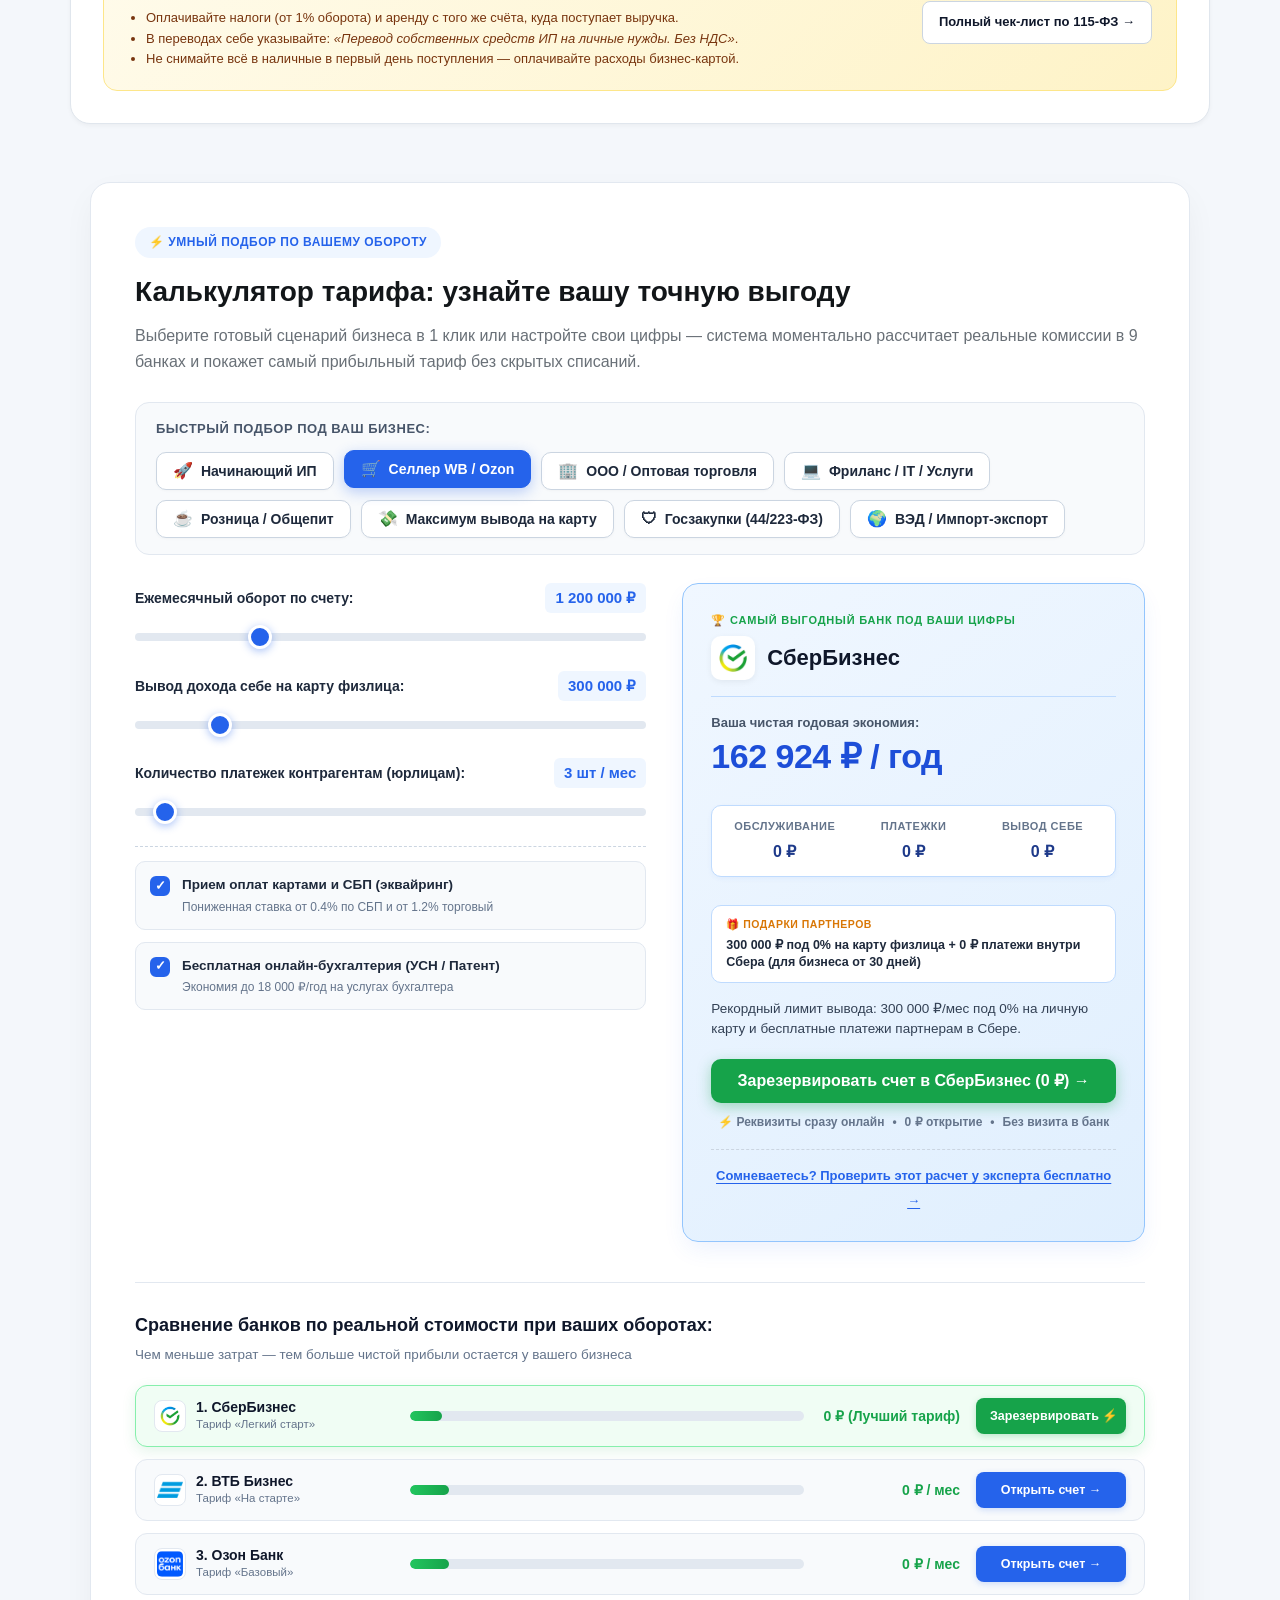
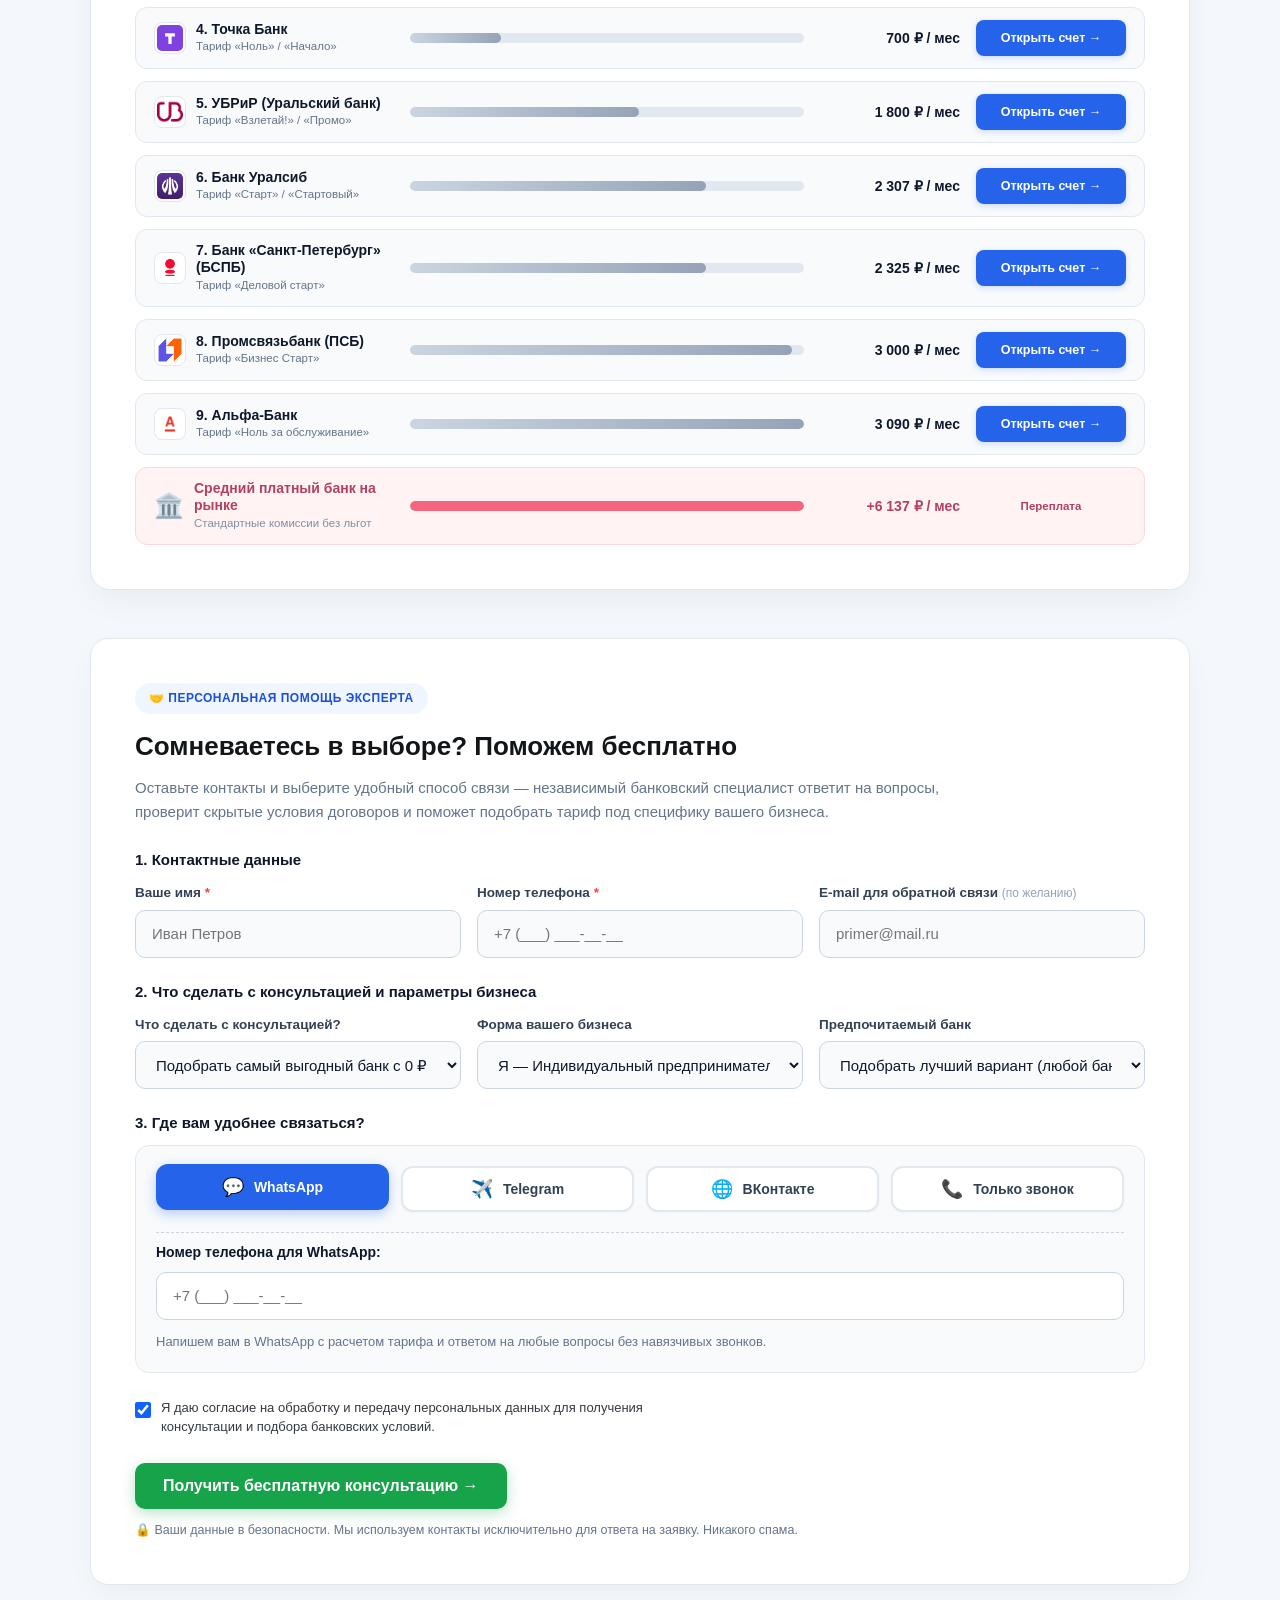
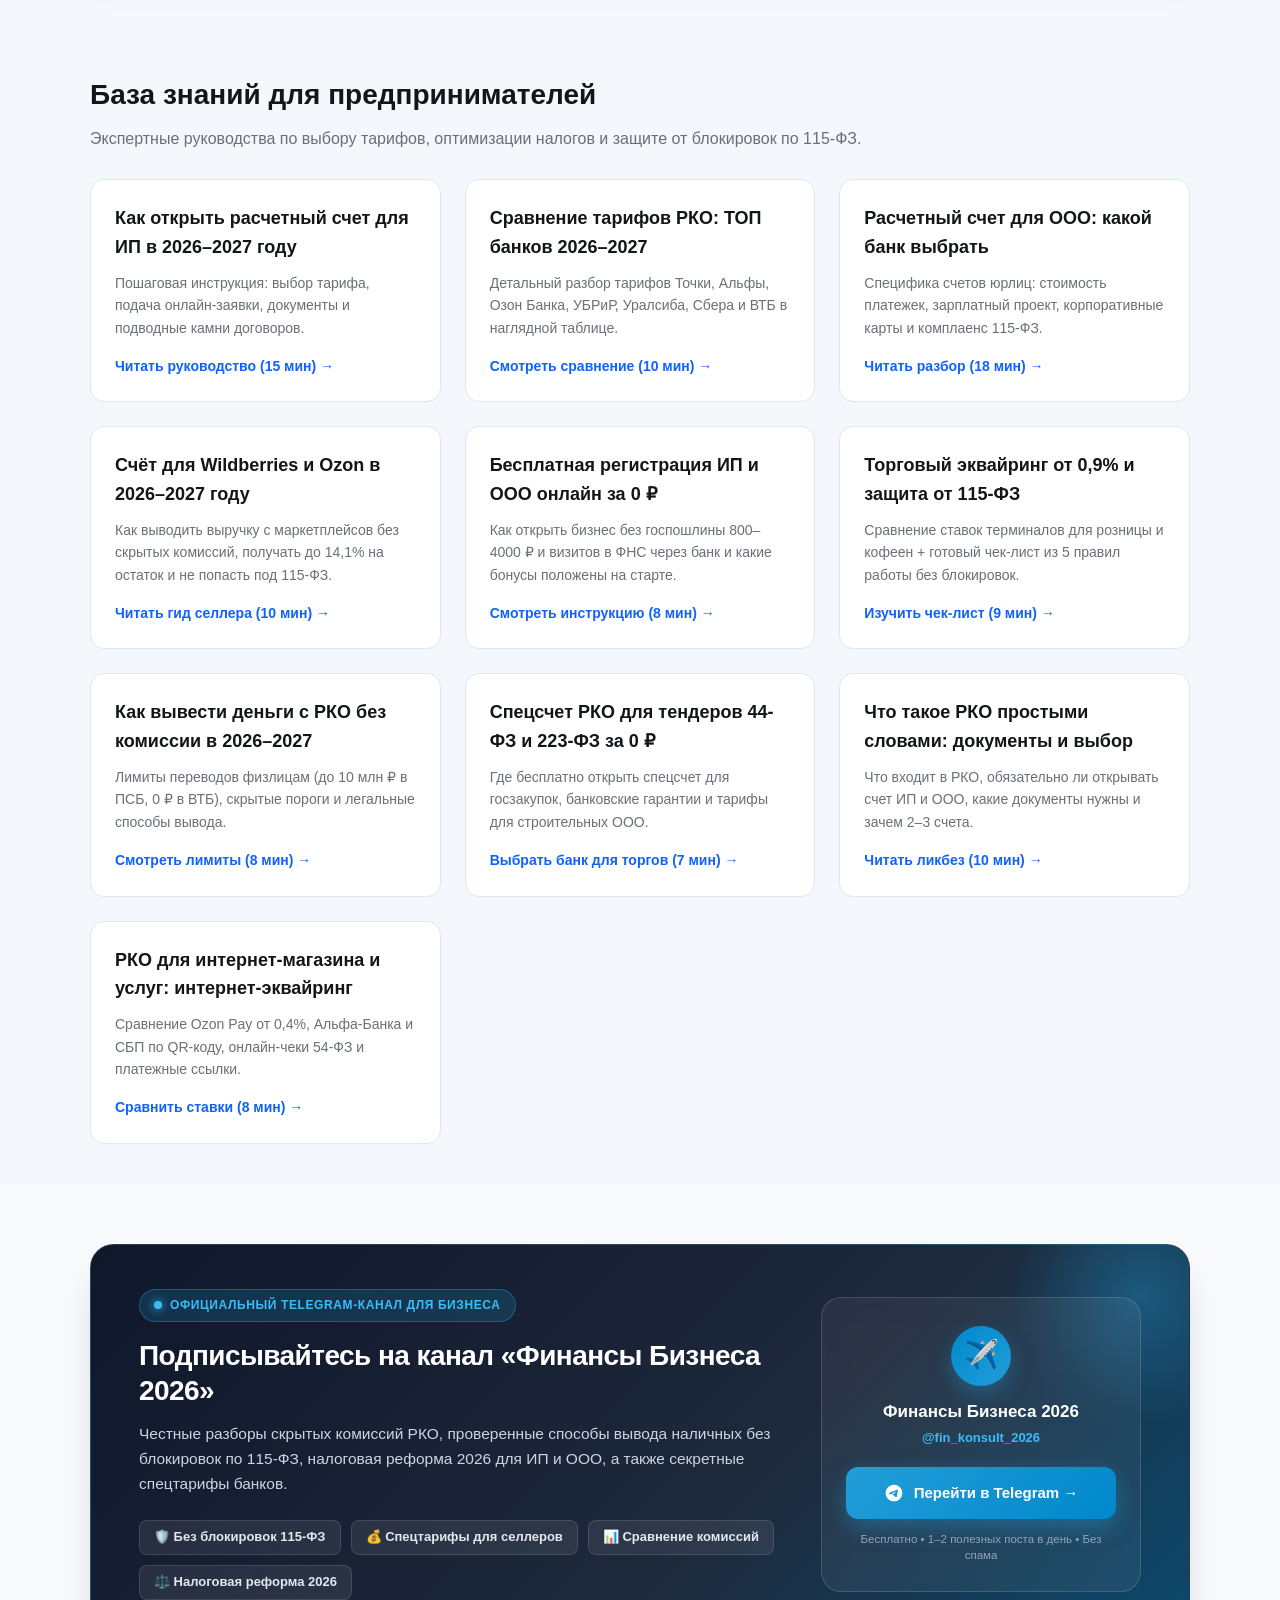
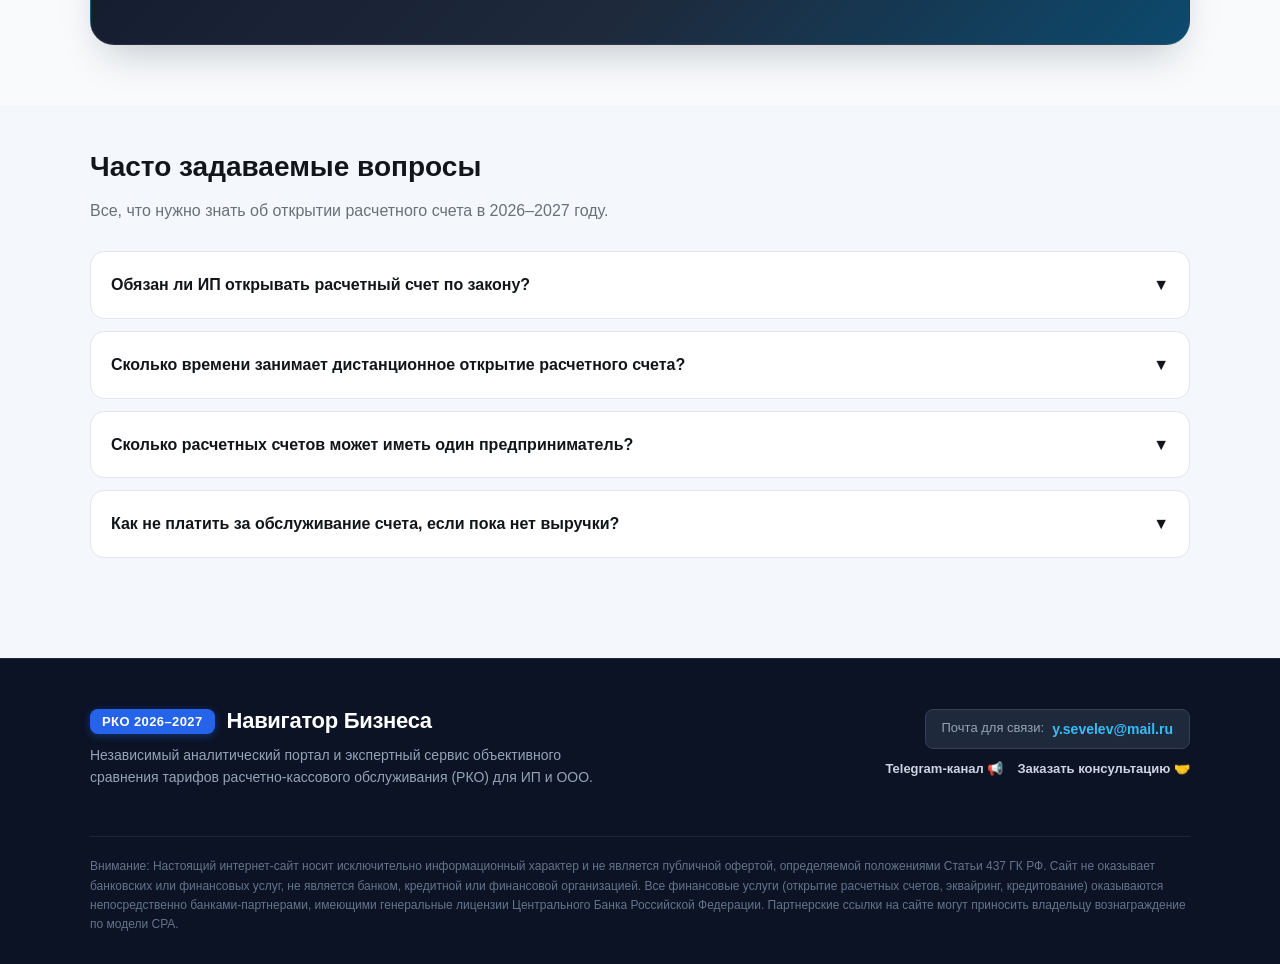
==== commit 378996b6: "Fix CTA button wrap and footer mobile width in index.html" ====
--- a/index.html
+++ b/index.html
@@ -97,7 +97,7 @@
     </script>
     
     <!-- Стили -->
-    <link rel="stylesheet" href="css/style.css?v=20261128">
+    <link rel="stylesheet" href="css/style.css?v=20261128b">
 
     <!-- Фавиконка -->
     <link rel="icon" href="data:image/svg+xml,<svg xmlns='http://www.w3.org/2000/svg' viewBox='0 0 100 100'><text y='.9em' font-size='90'>🏦</text></svg>">
--- a/css/style.css
+++ b/css/style.css
@@ -970,6 +970,10 @@
     display: flex;
     align-items: center;
     justify-content: center;
+    white-space: normal;
+    line-height: 1.3;
+    max-width: 100%;
+    box-sizing: border-box;
 }
 
 .btn-calc-cta:hover {
@@ -1669,6 +1673,16 @@
 
 .footer-brand {
     max-width: 520px;
+    min-width: 0;
+}
+
+.footer-brand .logo {
+    flex-wrap: wrap;
+    white-space: normal;
+}
+
+.footer-brand .logo-text {
+    white-space: normal;
 }
 
 .footer-desc {
